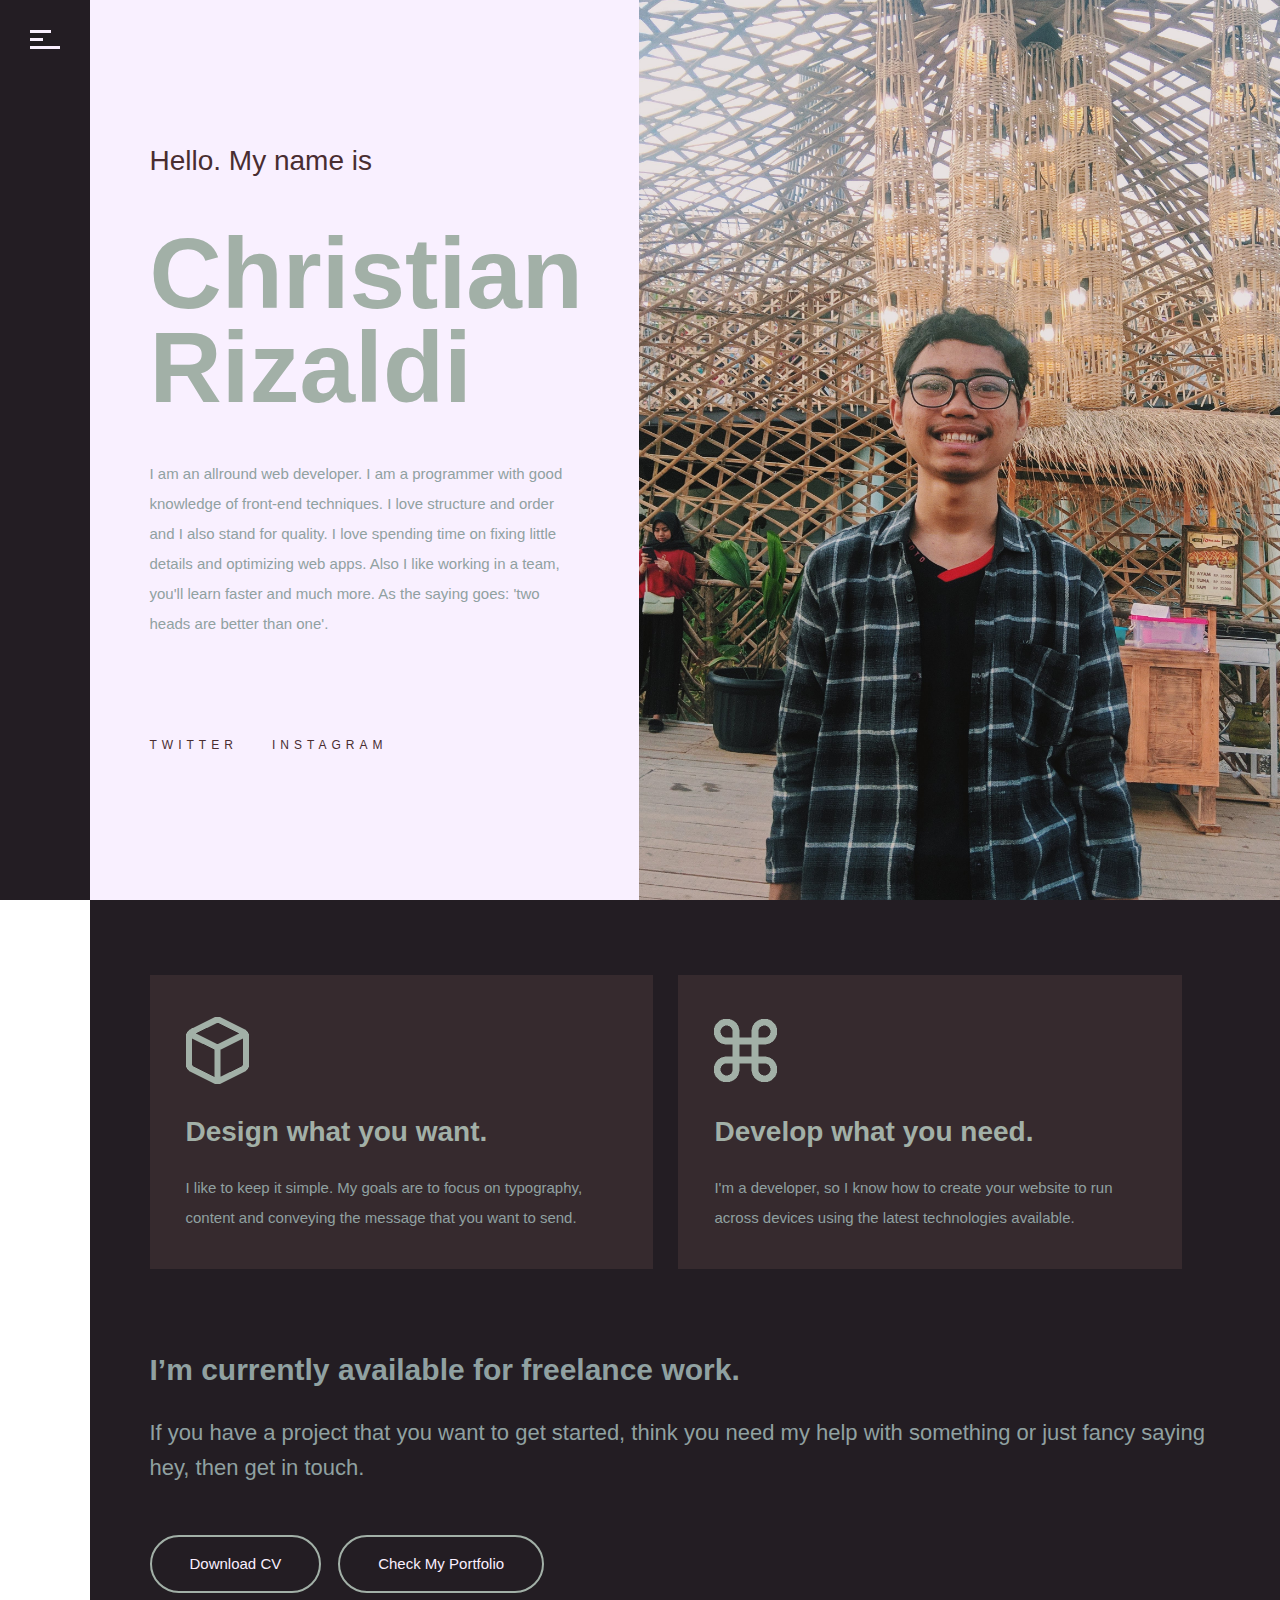
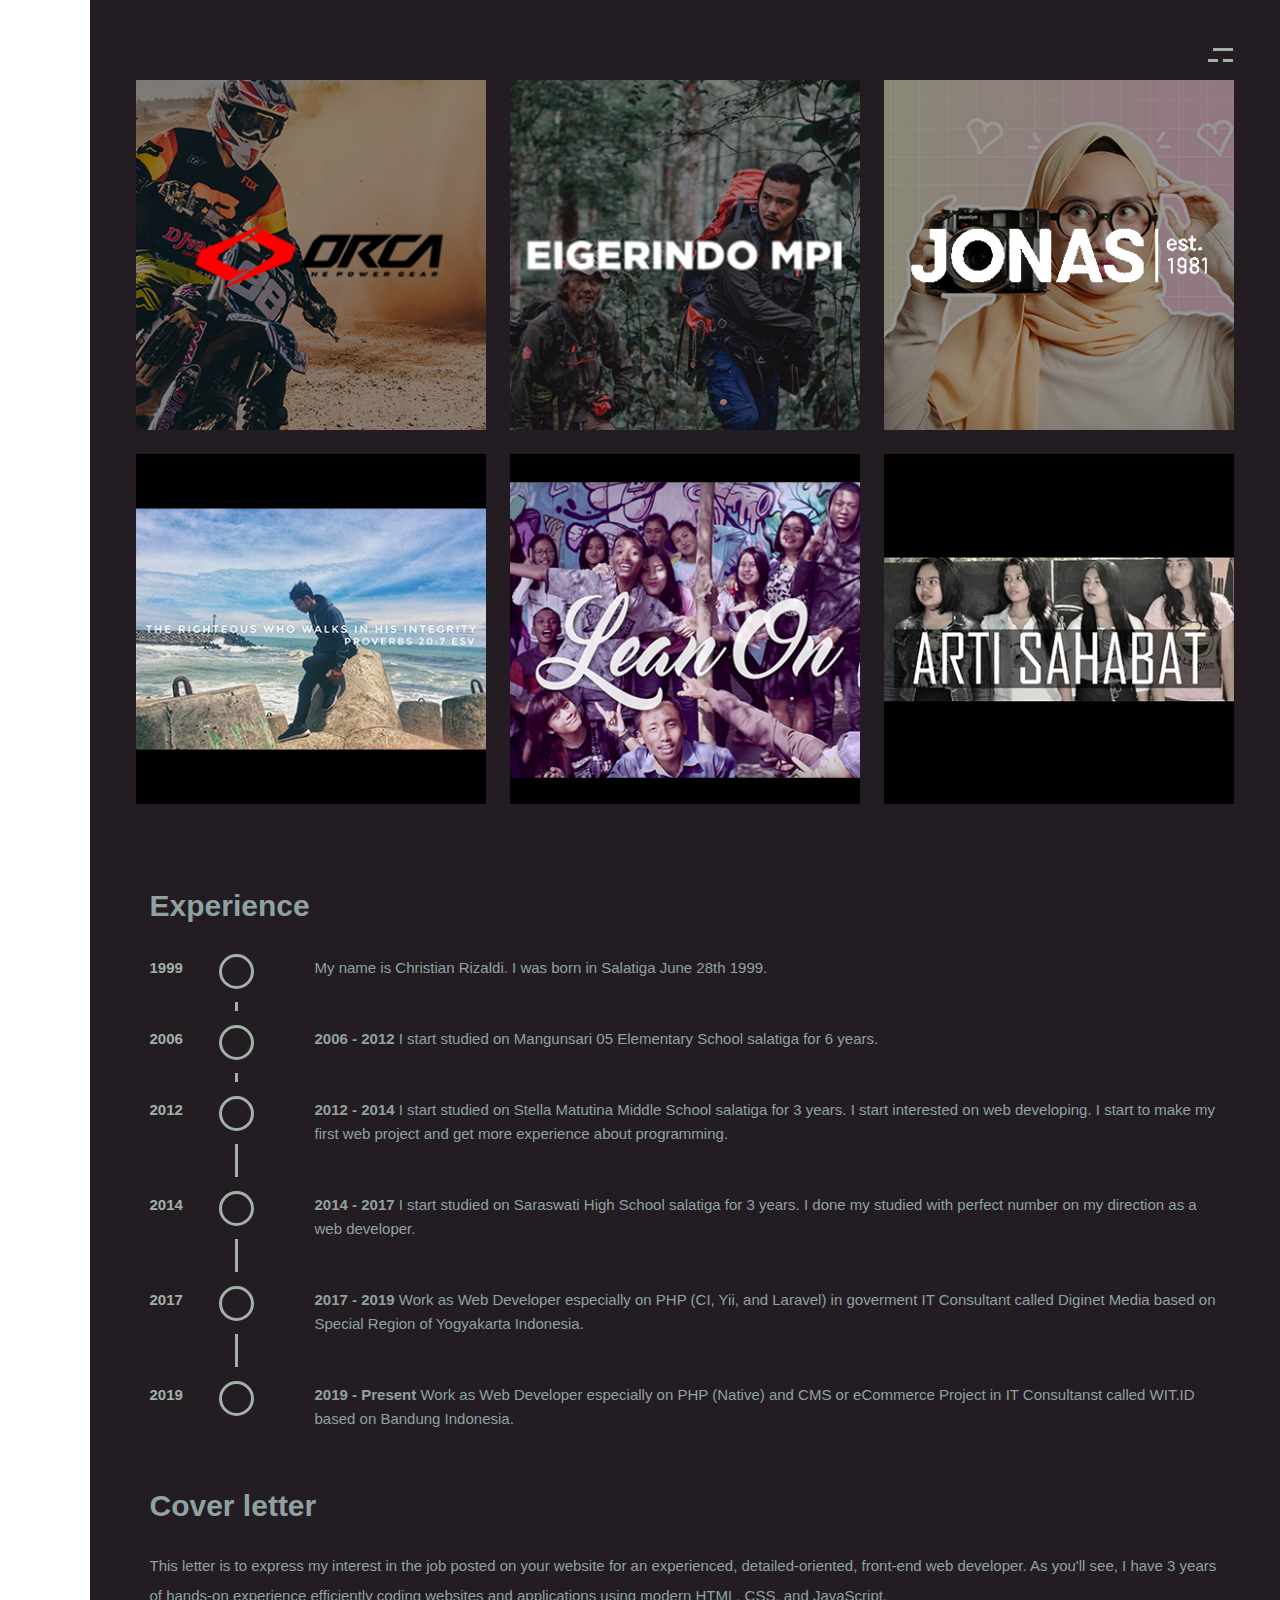
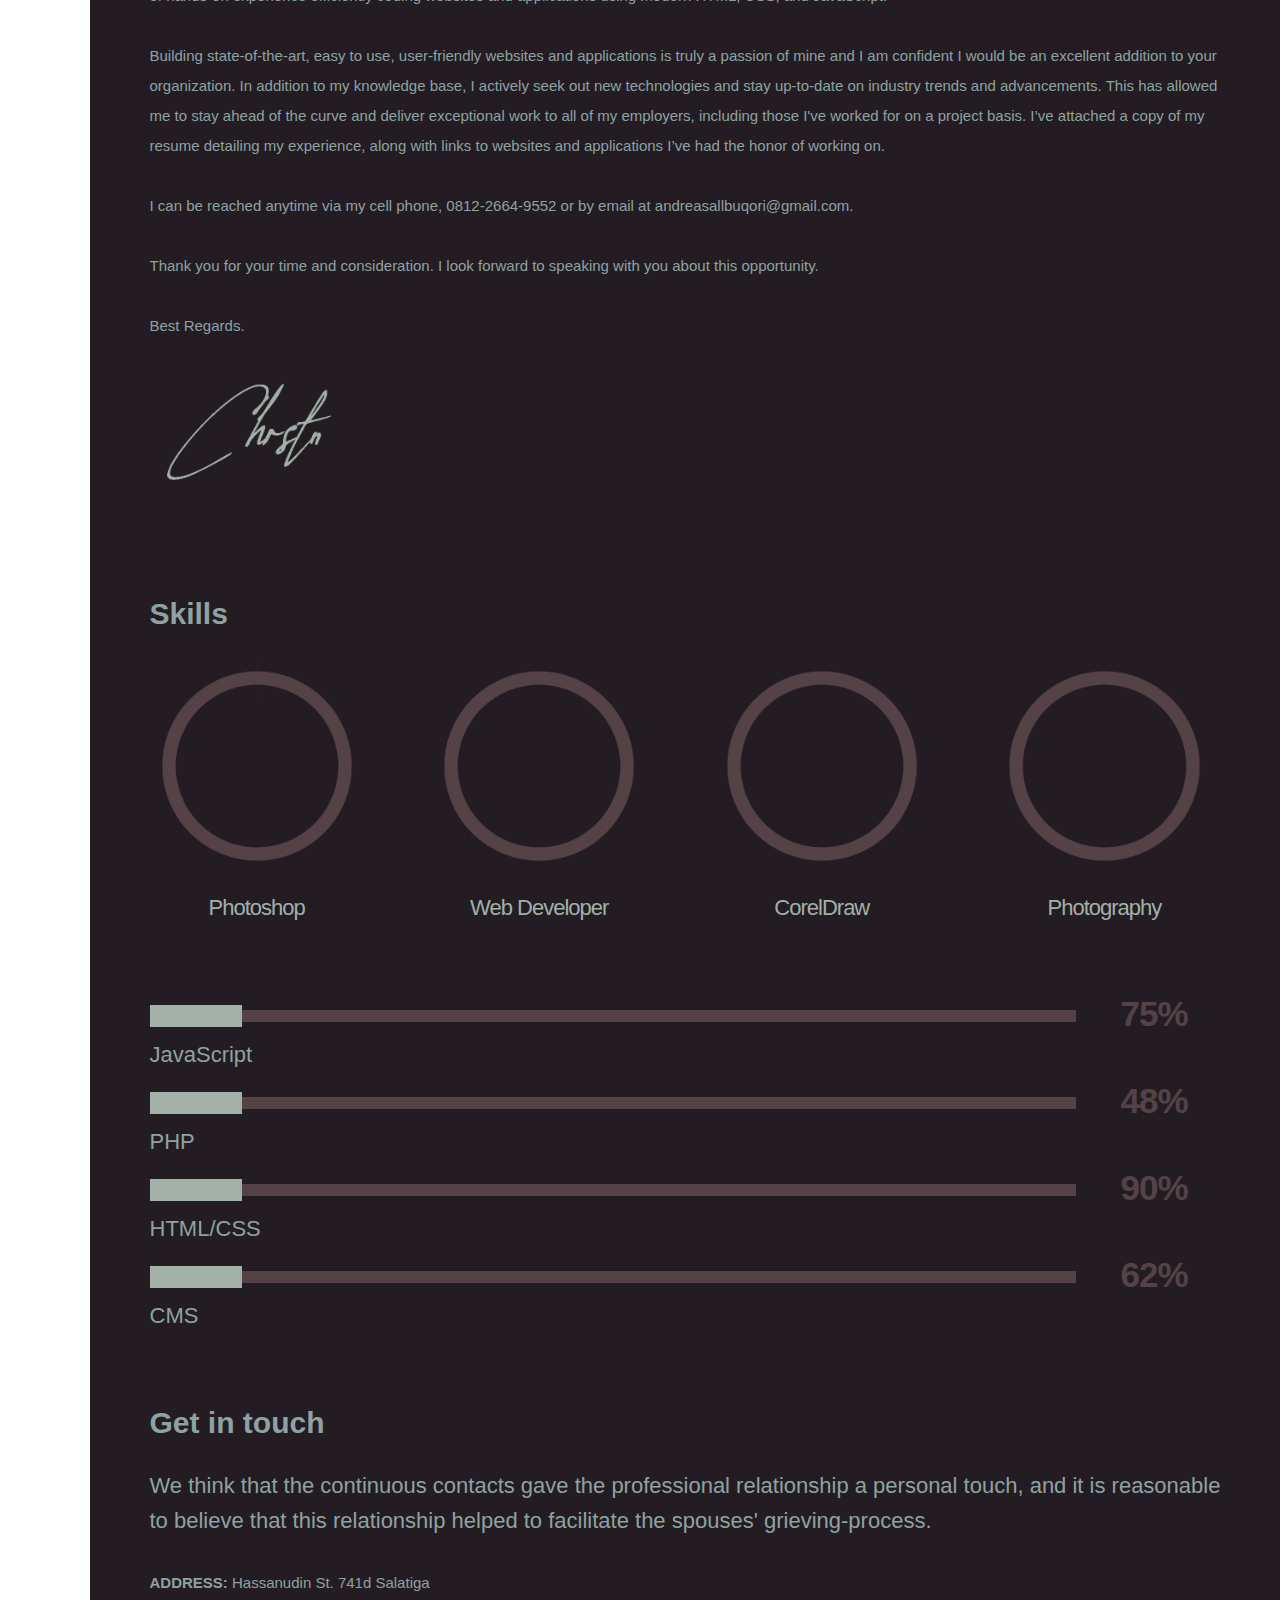
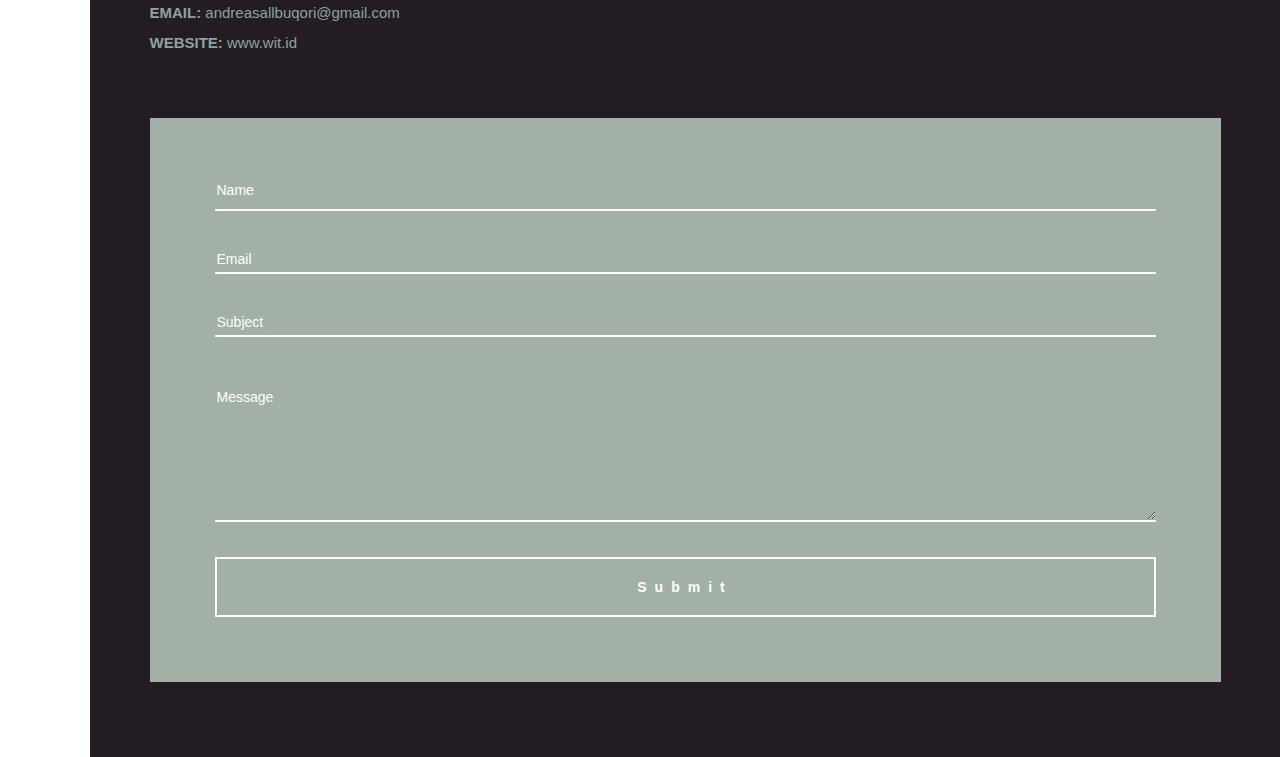
==== index.html @ 6a436dc2 "fix email" ====
<!DOCTYPE HTML>
<html lang="en-US">
<head>
        <title>NCTRN - Christian Rizaldi </title>
        <meta http-equiv="Content-Type" content="text/html; charset=UTF-8">
        <meta name="description" content="My Personal Website" />
        <meta name="keywords" content="Christian Rizaldi Websites" />
        <meta name="author" content="NCTRN" />
        <meta name="viewport" content="width=device-width, initial-scale=1, shrink-to-fit=no">

        <link rel="shortcut icon" href="images/favicon.ico" />      
        <link href='../../fonts.googleapis.com/css17ee.css?family=Poppins:400,700,800' rel='stylesheet' type='text/css'>	             
        <link rel="stylesheet" type="text/css"  href='style.css' />
        <link href="https://fonts.googleapis.com/css?family=Catamaran&display=swap" rel="stylesheet">

        <script async src="https://www.googletagmanager.com/gtag/js?id=UA-90924782-1"></script>
        <script>
            window.dataLayer = window.dataLayer || [];
            function gtag() {
                dataLayer.push(arguments);
            }
            gtag('js', new Date());
            gtag('config', 'UA-90924782-1', {'anonymize_ip': true});
        </script> 

    </head>

    <body>

        <!-- Preloader Gif -->
        <div class="doc-loader">
            <img src="images/preloader.gif" alt="Loading">
        </div>

        <div id="content" class="site-content">

            <div class="content-left">
                <div class="content-left-wrapper">                     
                    <header>
                        <div class="toggle-holder">
                            <div id="toggle">
                                <div class="menu-line"></div>
                            </div>
                        </div>  

                        <div class="top-pagination">
                            <div class="current-num">
                                <span>01</span>                                    
                            </div>
                            <div class="pagination-div"></div>
                            <div class="total-pages-num"></div>
                        </div>

                        <div class="menu-holder">
                            <div class="menu-wrapper relative">                                 
                                <nav id="header-main-menu">
                                    <ul class="main-menu sm sm-clean">
                                        <li><a href="#home">Home</a></li>
                                        <li><a href="#service">Service</a></li>
                                        <li><a href="#portfolio">Portfolio</a></li>                                  
                                        <li><a href="#resume">Resume</a></li>                                  
                                        <li><a href="#skills">Skills</a></li>                                  
                                        <li><a href="#contact">Contact</a></li>                                  
                                    </ul>
                                </nav>                            
                            </div>
                        </div>               

                        <div class="my-info-wrapper">
                            <div class="my-info">
                                <p class="my-info-title">NAME</p>
                                <p class="my-info-content">Christian Rizaldi</p>
                            </div>

                            <div class="my-info">
                                <p class="my-info-title">ROLE</p>
                                <p class="my-info-content">Web Developer</p>
                            </div>

                            <div class="my-info">
                                <p class="my-info-title">EMAIL</p>
                                <p class="my-info-content">andreasallbuqori@gmail.com</p>
                            </div>

                            <div class="my-info">
                                <p class="my-info-title">PHONE</p>
                                <p class="my-info-content">(+62) 8122 6649 552</p>
                            </div>

                            <img class="my-info-signature" src="images/signature.png" alt="" />  
                        </div>   

                        <div class="big-num">                              
                            <div class="current-big-num">01</div>
                            <div class="icon-scroll"></div>  
                        </div>
                    </header>
                </div>        

            </div>

            <div class="content-right">  
                <div class="content-right-wrapper">

                    <!-- Home Section -->  
                    <div id="home" class="section full-width-section">
                        <div class="section-wrapper block">
                            <div class="home-left-part">
                                <p class="site-des">Hello. My name is</p>
                                <h1 class="entry-title">Christian Rizaldi</h1>                                
                                <p class="site-info">
                                    I am an allround web developer. I am a programmer with good knowledge of front-end techniques. I love structure and order and I also stand for quality. I love spending time on fixing little details and optimizing web apps. Also I like working in a team, you'll learn faster and much more. As the saying goes: 'two heads are better than one'.
                                </p>

                                <div class="social-links">
                                    <a target="blank" href="https://twitter.com/andrs_rjld">TWITTER</a>
                                    <a target="blank" href="https://www.instagram.com/andrs_rjld/">INSTAGRAM</a>
                                </div>

                            </div>                              
                            <div class="home-right-part">                                
                            </div>                            
                        </div>
                    </div>

                    <!-- Service Section -->  
                    <div id="service" class="section">                        
                        <div class="section-wrapper block">
                            <div class="content-1300">
                                <div class="row">
                                    <div class="one-half width-55">
                                        <div class="services-wrapper">
                                            <div class="service-holder">
                                                <img src="images/service1.png" alt="" />
                                                <h4 class="service-title">Design what you want.</h4>
                                                <div class="service-text">
                                                    I like to keep it simple. My goals are to focus on typography, content and conveying the message that you want to send.
                                                </div>                                        
                                            </div>                               

                                            <div class="service-holder m-right-0">
                                                <img src="images/service2.png" alt="" />
                                                <h4 class="service-title">Develop what you need.
                                                </h4>
                                                <div class="service-text">
                                                    I'm a developer, so I know how to create your website to run across devices using the latest technologies available.
                                                </div>                                        
                                            </div>
                                        </div>
                                    </div>

                                    <div class="one-half width-40 last">                                

                                        <h2 class="entry-title section-title">
                                            I’m currently available for freelance work.
                                        </h2>
                                        <p class="section-info" >
                                            If you have a project that you want to get started, think you need my help with something or just fancy saying hey, then get in touch.
                                        </p>

                                        <div class="button-group-wrapper">
                                            <a class="button" target="blank" href="https://drive.google.com/open?id=1NLyNVKPV6oMjUo_28zHyKAr1sb2tAeF8">Download CV</a> 
                                            <a href="#portfolio" class="button">Check My Portfolio</a>                                                                   
                                        </div>
                                    </div>                                                                    
                                </div>
                            </div>
                        </div>
                    </div>

                    <!-- Portfolio Section -->  
                    <div id="portfolio" class="section">                        
                        <div class="section-wrapper block">
                            <div class="content-1300">
                                <div id="portfolio-wrapper" class="relative">
                                    <div class="category-filter">
                                        <div class="category-filter-icon"></div>                       
                                    </div>
                                    <div class="category-filter-list button-group filters-button-group">
                                        <div class="button is-checked" data-filter="*">All</div>
                                        <div class="button" data-filter=".text">Website</div>
                                        <div class="button" data-filter=".video">Video</div>
                                        <div class="button" data-filter=".image">Image</div>                                        
                                    </div>
                                    <div class="portfolio-load-content-holder"></div>
                                    <div class="grid" id="portfolio-grid">                                                            
                                        <div class="grid-sizer"></div>

                                        <div id="p-item-1" class="grid-item element-item p-one-third text">
                                            <a class="item-link ajax-portfolio" href="portfolio-1.html" data-id="1">
                                                <img src="images/orca.jpg" alt="" />
                                                <div class="portfolio-text-holder">
                                                    <div class="portfolio-text-wrapper">
                                                        <p class="portfolio-text">Orca</p>
                                                        <p class="portfolio-cat">Website</p>
                                                    </div>
                                                </div>
                                            </a>
                                        </div>

                                        <div id="p-item-2" class="grid-item element-item p-one-third text">
                                            <a class="item-link ajax-portfolio" href="portfolio-2.html" data-id="2">
                                                <img src="images/eiger.jpg" alt="" />
                                                <div class="portfolio-text-holder">
                                                    <div class="portfolio-text-wrapper">
                                                        <p class="portfolio-text">Eigerindo</p>
                                                        <p class="portfolio-cat">Website</p>
                                                    </div>
                                                </div>
                                            </a>
                                        </div>

                                        <div id="p-item-3" class="grid-item element-item p-one-third text">
                                            <a class="item-link ajax-portfolio" href="portfolio-3.html" data-id="3">
                                                <img src="images/jonas.jpg" alt="" />
                                                <div class="portfolio-text-holder">
                                                    <div class="portfolio-text-wrapper">
                                                        <p class="portfolio-text">Jonas</p>
                                                        <p class="portfolio-cat">Website</p>
                                                    </div>
                                                </div>
                                            </a>
                                        </div>

                                        <div class="grid-item element-item p-one-third video">
                                            <a class="item-link" href="https://youtu.be/hu6AfJgGKb0" data-rel="prettyPhoto[portfolio]">
                                                <img src="images/hqdefault3.jpg" alt="" />
                                                <div class="portfolio-text-holder">
                                                    <div class="portfolio-text-wrapper">
                                                        <p class="portfolio-text">Diginet Media Tour 2017</p>
                                                        <p class="portfolio-cat">Video</p>
                                                    </div>
                                                </div>
                                            </a>
                                        </div>

                                        <div class="grid-item element-item p-one-third video">
                                            <a class="item-link" href="https://youtu.be/qHkn-bkSu-8" data-rel="prettyPhoto[portfolio]">
                                                <img src="images/hqdefault2.jpg" alt="" />
                                                <div class="portfolio-text-holder">
                                                    <div class="portfolio-text-wrapper">
                                                        <p class="portfolio-text">Catatan Akhir Sekolah</p>
                                                        <p class="portfolio-cat">Video</p>
                                                    </div>
                                                </div>
                                            </a>
                                        </div>

                                        <div class="grid-item element-item p-one-third video">
                                            <a class="item-link" href="https://youtu.be/2t5h_sJ_2ro" data-rel="prettyPhoto[portfolio]">
                                                <img src="images/hqdefault.jpg" alt="" />
                                                <div class="portfolio-text-holder">
                                                    <div class="portfolio-text-wrapper">
                                                        <p class="portfolio-text">Arti Sahabat short movie</p>
                                                        <p class="portfolio-cat">Video</p>
                                                    </div>
                                                </div>
                                            </a>
                                        </div>

                                    </div>                
                                </div>   
                            </div>
                        </div>
                    </div>

                    <!-- Resume Section -->  
                    <div id="resume" class="section">                        
                        <div class="section-wrapper block">
                            <div class="content-1300">  
                                <div class="row">
                                    <div class="one-half width-55">
                                        <h2 class="entry-title section-title">Experience</h2>

                                        <ul class="timeline-holder"> 
                                            <li class="timeline-event">
                                                <span class="timeline-circle"></span>
                                                <div class="timeline-event-content">
                                                    My name is Christian Rizaldi. I was born in Salatiga June 28th 1999.
                                                </div>
                                                <div class="timeline-event-date">1999</div>
                                            </li>

                                            <li class="timeline-event">
                                                <span class="timeline-circle"></span>
                                                <div class="timeline-event-content">
                                                    <b>2006 - 2012</b> I start studied on Mangunsari 05 Elementary School salatiga for 6 years.
                                                </div>
                                                <div class="timeline-event-date">2006</div>
                                            </li>

                                            <li class="timeline-event">
                                                <span class="timeline-circle"></span>
                                                <div class="timeline-event-content">
                                                    <b>2012 - 2014</b> I start studied on Stella Matutina Middle School salatiga for 3 years. I start interested on web developing. I start to make my first web project and get more experience about programming.
                                                </div>
                                                <div class="timeline-event-date">2012</div>
                                            </li>

                                            <li class="timeline-event">
                                                <span class="timeline-circle"></span>
                                                <div class="timeline-event-content">
                                                    <b>2014 - 2017</b> I start studied on Saraswati High School salatiga for 3 years. I done my studied with perfect number on my direction as a web developer.
                                                </div>
                                                <div class="timeline-event-date">2014</div>
                                            </li>

                                            <li class="timeline-event">
                                                <span class="timeline-circle"></span>
                                                <div class="timeline-event-content">
                                                    <b>2017 - 2019</b> Work as Web Developer especially on PHP (CI, Yii, and Laravel) in goverment IT Consultant called Diginet Media based on Special Region of Yogyakarta Indonesia.
                                                </div>
                                                <div class="timeline-event-date">2017</div>
                                            </li>

                                            <li class="timeline-event">
                                                <span class="timeline-circle"></span>
                                                <div class="timeline-event-content">                                    
                                                    <b>2019 - Present</b> Work as Web Developer especially on PHP (Native) and CMS or eCommerce Project in IT Consultanst called WIT.ID based on Bandung Indonesia.
                                                </div>
                                                <div class="timeline-event-date">2019</div>
                                            </li>
                                        </ul>
                                    </div>

                                    <div class="one-half width-40 last">
                                        <h2 class="entry-title section-title">Cover letter</h2>

                                        <p>
                                            This letter is to express my interest in the job posted on your website for an experienced, detailed-oriented, front-end web developer. As you'll see, I have 3 years of hands-on experience efficiently coding websites and applications using modern HTML, CSS, and JavaScript.
                                        </p>
                                        <p>
                                            Building state-of-the-art, easy to use, user-friendly websites and applications is truly a passion of mine and I am confident I would be an excellent addition to your organization. In addition to my knowledge base, I actively seek out new technologies and stay up-to-date on industry trends and advancements. This has allowed me to stay ahead of the curve and deliver exceptional work to all of my employers, including those I've worked for on a project basis. I’ve attached a copy of my resume detailing my experience, along with links to websites and applications I’ve had the honor of working on.
                                        </p>

                                        <p>
                                            I can be reached anytime via my cell phone, 0812-2664-9552 or by email at andreasallbuqori@gmail.com.
                                        </p>
                                        <p>    
                                            Thank you for your time and consideration. I look forward to speaking with you about this opportunity. 
                                        </p> 
                                        <p>    
                                            Best Regards.                                        
                                        </p>                                        

                                        <img class="my-signature" src="images/signature2.png" alt="">                                        
                                    </div>
                                </div>
                            </div>
                        </div>
                    </div>

                    <!-- Skills Section -->  
                    <div id="skills" class="section">                        
                        <div class="section-wrapper block">
                            <div class="content-1300"> 
                                <div class="row m-bottom-60">
                                    <h2 class="entry-title section-title">Skills</h2>

                                    <div class="skill-circle-holder">
                                        <div class="skill-circle">
                                            <div class="skill-circle-wrapper relative" data-value="0.82" data-color="#90A1A1" data-empty-color="#554247">
                                                <span class="skill-circle-num"></span>                                            
                                            </div>
                                            <p class="skill-circle-text">Photoshop</p>
                                        </div>

                                        <div class="skill-circle">
                                            <div class="skill-circle-wrapper relative" data-value="0.6" data-color="#90A1A1" data-empty-color="#554247">
                                                <span class="skill-circle-num"></span>                                            
                                            </div>
                                            <p class="skill-circle-text">Web Developer</p>
                                        </div>                                

                                        <div class="skill-circle">
                                            <div class="skill-circle-wrapper relative" data-value="0.75" data-color="#90A1A1" data-empty-color="#554247">
                                                <span class="skill-circle-num"></span>                                            
                                            </div>
                                            <p class="skill-circle-text">CorelDraw</p>
                                        </div>

                                        <div class="skill-circle">
                                            <div class="skill-circle-wrapper relative" data-value="0.31" data-color="#90A1A1" data-empty-color="#554247">
                                                <span class="skill-circle-num"></span>                                            
                                            </div>
                                            <p class="skill-circle-text">Photography</p>
                                        </div>
                                    </div>                                    
                                </div>


                                <div class="row">
                                    <div class="one-half">                                    
                                        <div class="skills-holder">
                                            <div class="skill-holder">                                        
                                                <div class="skill-text">                                            
                                                    <div class="skill">
                                                        <div class="skill-fill" data-fill="75%"></div>                                                    
                                                    </div>              
                                                    <span>JavaScript</span>
                                                </div>                
                                                <div class="skill-percent">75%</div>
                                            </div>

                                            <div class="skill-holder">                                        
                                                <div class="skill-text">                                            
                                                    <div class="skill">
                                                        <div class="skill-fill" data-fill="48%"></div>                                                   
                                                    </div>              
                                                    <span>PHP</span>
                                                </div>                                            
                                                <div class="skill-percent">48%</div>
                                            </div>
                                        </div>
                                    </div>

                                    <div class="one-half last">
                                        <div class="skills-holder sec-skills-holder">
                                            <div class="skill-holder">                                        
                                                <div class="skill-text">                                            
                                                    <div class="skill">
                                                        <div class="skill-fill" data-fill="90%"></div>                                                   
                                                    </div>                                                
                                                    <span>HTML/CSS</span>
                                                </div>                
                                                <div class="skill-percent">90%</div>
                                            </div>

                                            <div class="skill-holder">                                        
                                                <div class="skill-text">                                            
                                                    <div class="skill">
                                                        <div class="skill-fill" data-fill="62%"></div>                                                   
                                                    </div>              
                                                    <span>CMS</span>
                                                </div>                
                                                <div class="skill-percent">62%</div>
                                            </div>                                    
                                        </div>
                                    </div>                                    
                                </div>                                
                            </div>                            
                        </div>
                    </div>          

                    <!-- Contact Section -->  
                    <div id="contact" class="section">                        
                        <div class="section-wrapper block">
                            <div class="content-1300">   
                                <div class="row">
                                    <h2 class="entry-title section-title">Get in touch</h2>
                                    <div class="one-half width-40">

                                        <p class="section-info">
                                            We think that the continuous contacts gave the professional relationship a personal touch, and it is reasonable to believe that this relationship helped to facilitate the spouses' grieving-process.
                                        </p>
                                        <p>
                                            <b>ADDRESS:</b> Hassanudin St. 741d Salatiga <br>
                                            <b>EMAIL:</b> andreasallbuqori@gmail.com <br>
                                            <b>WEBSITE:</b> www.wit.id <br>
                                        </p>
                                    </div>

                                    <div class="one-half width-55 last">
                                        <div class="contact-form">
                                            <form action="mailto:andreasallbuqori@gmail.com" method="post" enctype="text/plain">
                                                <p>
                                                    <input id="name" type="text" name="your-name" placeholder="Name">
                                                </p>
                                                <p>
                                                    <input id="contact-email" type="email" name="your-email" placeholder="Email">
                                                </p>                                    
                                                <p>
                                                    <input id="subject" type="text" name="your-subject" placeholder="Subject">
                                                </p>
                                                <p>
                                                    <textarea id="message" name="your-message" placeholder="Message"></textarea>
                                                </p>
                                                <input target="blank" type="submit">
                                            </form>             
                                        </div> 
                                    </div> 
                                </div>
                            </div>
                        </div>
                    </div>

                </div>
            </div>            
        </div>        

        <!--Load JavaScript-->
        <script src="js/jquery.js"></script>			                                                               
        <script src='js/imagesloaded.pkgd.js'></script>                
        <script src='js/jquery.prettyPhoto.js'></script>                
        <script src='js/isotope.pkgd.js'></script>                
        <script src='js/jquery.smartmenus.min.js'></script>                           
        <script src='js/owl.carousel.min.js'></script>                                                            
        <script src='js/circle-progress.min.js'></script>                                                            
        <script src='js/main.js'></script>
    </body>
</html>
---- style.css ----
/*------------------------------------------------------------------

[Table of contents]
1. 3rd Part CSS Libraries
2. Global CSS
3. Left Part Content (Sidebar) CSS
    3.1. Menu CSS
4. Right Part Content CSS
5. Home Section CSS
6. Service Section CSS
7. Portfolio Section CSS
    7.1 Pretty Photo CSS
    7.2 Single Portfolio CSS
    7.3 Image Slider CSS
8. Resume Section CSS
9. Skills Section CSS
10. Contact Section CSS
11. Responsive CSS

-------------------------------------------------------------------*/


/* ===================================
    1. 3rd Part CSS Libraries
====================================== */

@import url("css/clear.css");
@import url("css/sm-clean.css");
@import url("css/owl.carousel.min.css");
@import url("css/owl.theme.default.min.css");
@import url("css/prettyPhoto.css");
@import url("css/common.css");


/* ===================================
    2. Global CSS
====================================== */

/* width */
::-webkit-scrollbar {
    width: 10px;
  }
  
  /* Track */
  ::-webkit-scrollbar-track {
    background: #231D23;
  }
  
  /* Handle */
  ::-webkit-scrollbar-thumb {
    background: #A2B0A7;
  }
  
  /* Handle on hover */
  ::-webkit-scrollbar-thumb:hover {
    background: #555;
  }

*, 
::after, 
::before {
    box-sizing: border-box;
}

body {
    font-family: 'Poppins', sans-serif;
    font-size: 15px;    
    line-height: 30px;
    font-weight: 400;       
    color: #90A1A1;
    background-color: #fff;
    overflow-x: hidden;
}

body a {
    text-decoration: none;
    color: #000000;    
    transition: color .3s linear;
}

body a:hover {
    color: #acacac;
}

body img {
    max-width: 100%;
    max-height: 100%;
    width: auto;
    height: auto;
    display: block;
}

.doc-loader {
    position: fixed;
    left: 0px;
    top: 0px;
    width: 100%;
    height: 100%;
    z-index: 99999;
    background-color: #231D23;
}

.doc-loader img {
    width: 50px;
    height: 50px;
    position: absolute;
    top: 50%;    
    left: 50%;
    transform: translate(-50%, -50%);
}

p {
    margin-bottom: 30px;
}

.content-1300 {
    max-width: 1300px;
}

.section-info {
    font-size: 22px;
    line-height: 35px;
}

a.button {
    display: inline-block;
    color: #faefff;
    border: 2px solid #A2B0A7;
    text-align: center;
    padding: 12px 38px;
    cursor: pointer;
    vertical-align: middle;
    text-decoration: none;
    border-radius: 50px;
    transition: all .2s linear;
}

a.button:active {
    position: relative;
    top: 1px;   
}

a.button:hover {
    color: white;
    background-color: #A2B0A7;
}


/* ===================================
    3. Left Part Content (Sidebar) CSS
====================================== */

.content-left {
    position: fixed;
    width: 380px;
    background-color: #231D23;
    height: 100vh;
    z-index: 1;
}

.content-left::-webkit-scrollbar-track {
    -webkit-box-shadow: inset 0 0 6px rgba(0,0,0,0.3);
    background-color: #554247;
}

.content-left::-webkit-scrollbar {
    width: 7px;
    background-color: #554247;
}

.content-left::-webkit-scrollbar-thumb {
    background-color: #A2B0A7;
}

.content-left-wrapper {
    padding-left: 75px;
    position: relative;
}

.toggle-holder {
    position: fixed;
    top: 30px;
    left: 30px;
    z-index: 3;
}

#toggle {
    height: 23px;
    width: 30px;
    position: relative;
}

#toggle:hover {
    cursor: pointer;
}

#toggle:before,
#toggle:after {
    content: '';
    height: 3px;
    width: 30px;
    position: absolute;
    -webkit-transform-origin: 50% 50%;
    transform-origin: 50% 50%;
    -webkit-transition: -webkit-transform 0.25s;
    -webkit-transition: all 0.25s;
    transition: all 0.25s;
    top: 8px;
    background-color: #faefff;
}

#toggle:before {
    -webkit-transform: translate3d(0, -8px, 0);
    transform: translate3d(0, -8px, 0px);
    width: 21px;
    margin-left: 0;
}

#toggle:hover:before {
    margin-left: 9px;

}

#toggle.on:before {
    -webkit-transform: rotate3d(0, 0, 1, 45deg) translate3d(0, 0, 0);
    transform: rotate3d(0, 0, 1, 45deg) translate3d(0, 0, 0);   
    background-color: #fff;
    margin-left: 0;
    width: 26px;
}

#toggle.on:after {
    -webkit-transform: rotate3d(0, 0, 1, -45deg);
    transform: rotate3d(0, 0, 1, -45deg);
    background-color: #fff;
    width: 26px;
}

#toggle:after {
    -webkit-transform: translate3d(0, 8px, 0);
    transform: translate3d(0, 8px, 0);
}

#toggle .menu-line {
    width: 13px;
    height: 3px;
    position: absolute;
    -webkit-transition: all 0.25s;
    transition: all 0.25s;
    margin-left: 0;
    top: 8px;
    background-color: #faefff;
}

#toggle:hover .menu-line {
    margin-left: 17px;
}

#toggle.on .menu-line {
    opacity: 0;
}

.top-pagination {
    position: relative;
    z-index: 2;
    padding-top: 150px;
}

.top-pagination > div {
    display: inline-block;
    font-weight: 700;
    vertical-align: top; 
}

.current-num {
    width: 25px;
    position: relative;
    height: 30px;
    color: #A2B0A7;
}

.current-num span {
    position: absolute;    
    left: 0;    
}

.total-pages-num {
    color: #faefff;
}

.pagination-div {
    position: relative;
    width: 100px;
    height: 30px;
    margin-right: 8px;
}

.pagination-div:after {
    content: "";
    display: block;
    position: absolute;
    height: 3px;
    width: 100%;
    background-color: #faefff;
    top: 12px;
}

.my-info-wrapper {
    padding-top: 110px;
}

.my-info {
    margin-bottom: 30px;
}

.my-info > p {
    margin-bottom: 0;
}

.my-info-title {
    font-size: 12px;
    line-height: 100%;
    color: #A2B0A7;
    letter-spacing: 5px;
}

.my-info-content {
    color: #faefff;
}

img.my-info-signature {
    width: 215px;
    padding-top: 35px;
    padding-bottom: 30px;
}

.big-num {
    position: fixed;
    width: 380px;
    left: 0;
    bottom: 30px;
    padding-left: 75px;
    z-index: 1;
}

.current-big-num {
    font-size: 160px;
    -webkit-text-stroke: 3px #A2B0A7;
    color: transparent;
    font-weight: 800;
    line-height: 100%;
    letter-spacing: -4px;
    position: relative;
    margin-top: 20px;
    z-index: 2;
}

.icon-scroll,
.icon-scroll:before {
    position: absolute;
    right: -18px;
}

.icon-scroll {
    width: 38px;
    height: 60px;
    margin-left: -20px;
    bottom: 25px;
    margin-top: -35px;
    box-shadow: inset 0 0 0 3px #A2B0A7;
    border-radius: 25px;
    transition: right .5s;
}

.icon-scroll:before {
    content: '';
    width: 8px;
    height: 8px;
    background: #A2B0A7;
    margin-left: -4px;
    top: 8px;
    border-radius: 4px;
    -webkit-animation-duration: 1.5s;
    animation-duration: 1.5s;
    -webkit-animation-iteration-count: infinite;
    animation-iteration-count: infinite;
    -webkit-animation-name: scroll;
    animation-name: scroll;
    left: 50%;
}

.icon-scroll:after {
    content: "";
    position: absolute;
    z-index: -1;
    background-color: #231D23;
    width: 58px;
    height: 80px;
    border-radius: 25px;
    transform: translate(-10px, -10px);
    transition: all .3s;
}

@-webkit-keyframes scroll {
    0% {
        opacity: 1;
    }
    100% {
        opacity: 0;
        -webkit-transform: translateY(35px);
        transform: translateY(35px);
    }
}

@keyframes scroll {
    0% {
        opacity: 1;
    }
    100% {
        opacity: 0;
        -webkit-transform: translateY(35px);
        transform: translateY(35px);
    }
}

.open .icon-scroll {
    right: 30px;
    z-index: 1;
}

.open .icon-scroll:after {
    background-color: transparent;
}


/* ===================================
    3.1. Menu CSS
====================================== */

.menu-wrapper {
    padding-top: 150px;
}

.menu-holder {
    padding: 120px 50px 0 75px;
    background-color: #231D23;
    width: 380px;
    height: 100%;
    min-height: 100vh;
    top: 0;
    left: 0;
    position: absolute;
    transform: translateX(-380px);
    transition: transform .3s linear;
    z-index: 1;
}

.open .menu-holder {
    transform: translateX(0);
}

.main-menu.sm-clean {
    background-color: transparent;
    display: inline-block;
}

.sm-clean a {
    position: relative;
}

.sm-clean a,
.sm-clean a:hover, 
.sm-clean a:focus, 
.sm-clean a:active {
    color: #ffffff;
    padding: 5px 0;
    font-size: 28px;
    line-height: 50px;
    font-weight: 700;
}

.sm-clean a:after {
    content: '';
    display: block;
    width: 0;
    height: 16px;
    background-color: #A2B0A7;
    transition: width .3s;
    position: absolute;
    left: -5%;
    bottom: 7px;
    z-index: -1;
}

.main-menu.sm-clean .sub-menu li a:after {
    height: 3px;
    bottom: 20px;
}

.sm-clean a.current:after, 
.sm-clean a:hover:after, 
.sm-clean a:active:after, 
.sm-clean a.highlighted:after, 
.sm-clean ul a:hover:after, 
.sm-clean ul a:active:after, 
.sm-clean ul a.highlighted:after,
.sm-clean li.current > a:after {
    width: 110%;
}

.sm-clean a span.sub-arrow {
    color: #A2B0A7;
}

.main-menu.sm-clean .sub-menu li a {
    color: #848484;
    text-transform: uppercase;
    font-size: 14px;
}


/* ===================================
    4. Right Part Content CSS
====================================== */

.content-right {
    margin-left: 380px;
    width: calc(100% - 380px);
}

.content-right-wrapper > div:last-of-type {
    padding-bottom: 150px;
}

.section {
    background-color: #231D23;
    position: relative;
    padding-top: 150px;
}

.section-wrapper {
    padding-left: 5%;
    padding-right: 5%;
}

.full-width-section.section {
    padding: 0;
}

.full-width-section .section-wrapper {
    padding: 0 0 0 5%;
    height: 100vh;
    margin: 0;
    display: flex;
    display: -webkit-flex;
    align-items: center;
    background-color: #f9f0ff;
}

h2.section-title {
    font-size: 30px;
    line-height: 100%;
    margin-bottom: 30px;
    padding-top: 0;
}


/* ===================================
    5. Home Section CSS
====================================== */

.home-left-part {
    flex: 0 0 370px;
    margin-right: 5%;
}

.home-right-part {
    flex: 1 0 0;
    height: 100%;
    background-image: url(images/rijal3.jpg);
    background-repeat: no-repeat;
    background-size: cover;
    background-position: center center;
}

.site-des {
    font-size: 28px;
    color: #492d31;
}

h1.entry-title {
    font-size: 100px;
    line-height: 94px;
    font-weight: 800;
    color: #A2B0A7;
}

.site-info {
    margin-top: 25px;
}

.social-links {
    margin-top: 10vh;
    margin-bottom: -5px;
}

.social-links a {
    font-size: 12px;    
    color: #492D31;
    letter-spacing: 5px;
    margin-right: 30px;
}

.social-links a:last-of-type {
    margin-right: 0;
}


/* ===================================
    6. Service Section CSS
====================================== */

.services-wrapper {
    display: flex;
    display: -webkit-flex; 
    flex-wrap: wrap;    
    -webkit-flex-wrap: wrap; 
}

.service-holder {
    padding: 36px;
    background-color: #362a2e;
    width: 47%;
    margin-right: 6%;
    margin-bottom: 6%;
}

.service-holder img {
    width: 80px;
    margin-bottom: 30px;
}

.service-title {
    font-size: 28px;
    line-height: 42px;
    color: #A2B0A7;
    font-weight: 700;
}

.button-group-wrapper {
    margin-top: 50px;
}

.button-group-wrapper > a {
    margin-right: 1vw;
}

.button-group-wrapper > a:last-of-type {
    margin-right: 0;
}



/* ===================================
    7. Portfolio Section CSS
====================================== */

.category-filter {
    position: absolute;
    right: 0;
    top: -20px;
    z-index: 1;
    width: 25px;
    height: 15px;
    cursor: pointer;
    transition: all .5s ease;
}

.category-filter.hide {
    opacity: 0;
    transform: translateY(70px);   
}    

.category-filter-list > div {
    margin-bottom: 5px;
}

.category-filter-list > div:last-of-type {
    margin-bottom: 0;
}

.category-filter-icon {
    width: 20px;
    height: 3px;
    background-color: #A2B0A7;
    float: right;
    transition: width .3s ease;
}

.category-filter:hover .category-filter-icon,
.category-filter.filter-open .category-filter-icon {
    width: 24px;
}

.category-filter-icon:after {
    content: "";
    display: block;
    width: 10px;
    height: 3px;
    background-color: #A2B0A7;
    transform: translate(-5px,8px);
    transition: transform .3s ease;
}

.category-filter:hover .category-filter-icon:after, 
.category-filter.filter-open .category-filter-icon:after {
    transform: translate(4px,8px);
}

.category-filter-icon:before {
    content: "";
    display: block;
    width: 10px;
    height: 3px;
    background-color: #A2B0A7;
    transform: translate(10px,11px);
    transition: transform .3s ease;
}

.category-filter:hover .category-filter-icon:before,
.category-filter.filter-open .category-filter-icon:before {
    transform: translate(14px,11px);
}

.category-filter-list {
    background-color: #231D23;
    padding: 24px 20px;
    width: 110px;
    display: none;
    position: absolute;
    right: 0;
    top: 15px;
    font-size: 13px;
    line-height: 22px;
    color: #faefff;
    z-index: 1;
    cursor: pointer;
    transition: opacity .5s, transform .5s;
}

.category-filter-list.hide {
    transform: translateY(70px);   
    opacity: 0;
}

.category-filter-list .button.is-checked {
    color: #A2B0A7;
}

.isotope.no-transition,
.isotope.no-transition .isotope-item,
.isotope .isotope-item.no-transition {
    -webkit-transition-duration: 0s;
    -moz-transition-duration: 0s;
    -ms-transition-duration: 0s;
    -o-transition-duration: 0s;
    transition-duration: 0s;
}

.grid {
    width: calc(100% + 60px);
    margin-left: -30px;
    position: relative;
    display: block;
    overflow: hidden;
}

.grid-item {
    float: left;
    font-size: 0;
    line-height: 0;
    box-sizing:border-box;
    -moz-box-sizing:border-box;
    -webkit-box-sizing:border-box;
    overflow: hidden;
    border: 30px solid transparent;
    width: 50%;
    transition: opacity .3s;
}

.grid-item img {
    display: block;
    width: 100%;
    height: auto;
    max-height: none;
    max-width: none;    
}

.grid-sizer,
.grid-item {
    width: calc(100% / 3);
}

.grid-item.p-one {
    width: 100%;
}

.grid-item.p-one-third {
    width: calc(100% / 3);
}

.grid-item.p-two-third {
    width: calc(200% / 3);
}

.portfolio-text-holder {
    position: absolute;
    width: 100%;
    height: 100%;
    left: 0;
    top: 0;
    z-index: 1;
    font-size: 20px;
    background-color: #A2B0A7;
    padding: 20px;
    transform: translateX(-100%);
    transition: transform .3s ease;
}

.grid-item a.item-link:hover .portfolio-text-holder,
.grid-item.portfolio-content-loading a.item-link .portfolio-text-holder {
    transform: translateX(0);
}

#portfolio-grid.portfoio-items-mask .grid-item {
    opacity: 0.2;
}

.grid-item.portfolio-content-loading {
    opacity: 1 !important;
}

.portfolio-text-wrapper {
    position: absolute;
    left: 30px;
    bottom: 0;
}

.portfolio-text {
    font-size: 28px;
    line-height: 100%;
    font-weight: 700;
    color: #faefff;
    margin-bottom: 0;
    padding-bottom: 5px;
}

.portfolio-cat {
    font-size: 15px;
    color: #faefff;
    line-height: 100%;
}

.portfolio-cat:before {
    content: "";
    display: inline-block;
    width: 25px;
    height: 1px;
    background-color: #faefff;
    vertical-align: 4px;
    margin-right: 5px;
}

.portfolio-load-content-holder {
    opacity: 0;
    transform: translateY(70px);
    transition: all .5s ease;
}

.portfolio-load-content-holder.show {
    transform: translateY(0);
    opacity: 1;
}

.portfolio-load-content-holder.show.viceversa {
    opacity: 0;
    transform: translateY(70px);
}

.portfolio-content-wrapper {
    display: none;
}

.portfolio-content-wrapper.show {
    display: block;
}

.close-icon {
    background-image: url(images/close-left-arrow.png);
    background-repeat: no-repeat;
    width: 70px;
    height: 70px;
    display: inline-block;
    background-color: #90A1A1;
    border-radius: 5px;
    margin-bottom: 20px;
    background-size: 70px;
    transition: all 0.3s ease;
    cursor: pointer;
}

.close-icon:hover {
    background-position: -5px 0;
}

#portfolio-grid {
    transition: all .5s ease;
    opacity: 1;
    transform: translateY(0px);
}

#portfolio-grid.hide {
    opacity: 0;
    transform: translateY(70px);    
}

.grid-item a.item-link.portfolio-content-loading:after, 
.ajax-portfolio.portfolio-content-loading .portfolio-text-holder {
    opacity: 1;
}


/* ===================================
    7.1 Pretty Photo CSS
====================================== */

div.pp_default .pp_loaderIcon {
    display: none !important;
}

div.pp_default a.pp_arrow_previous {
    background-image: url(images/nav_left.png);
    background-size: 20px 20px;    
    width: 20px;
    height: 20px;
    margin-top: 5px;
    font-size: 0;
    line-height: 0;
    text-indent: -99999999px;
    transition: transform .3s ease;
}

div.pp_default a.pp_arrow_next {
    background-image: url(images/nav_right.png);
    background-size: 20px 20px;    
    width: 20px;
    height: 20px;
    margin-top: 5px;
    margin-left: 10px;
    font-size: 0;
    line-height: 0;
    text-indent: -99999999px;
    transition: transform .3s ease;
}

div.pp_default a.pp_arrow_previous:hover {
    transform: translateX(-5px);
}

div.pp_default a.pp_arrow_next:hover {
    transform: translateX(5px);
}

div.pp_default .pp_close {
    background-image: url(images/close.png);
    background-size: 30px 30px;
    margin-top: 5px;
    text-indent: -99999999px;
    font-size: 0;
    line-height: 0;    
}

div.pp_default .pp_next:hover {
    background: url(images/nav_right.png);
    cursor: pointer;
    background-repeat: no-repeat;
    background-position: 95% 50%;
    background-size: 20px;
}

div.pp_default .pp_previous:hover {
    background: url(images/nav_left.png);
    cursor: pointer;
    background-repeat: no-repeat;
    background-position: 5% 50%;
    background-size: 20px;    
}

div.pp_default .pp_nav .currentTextHolder {
    padding: 0 0 0 20px;
    color: #fff;
}

div.pp_default .pp_content_container .pp_details {
    margin-top: 30px !important;
    z-index: 3;
}

div.pp_default .pp_description {
    font-size: 15px;
    line-height: 30px;
    position: absolute;
    top: -30px;
    margin: 0;
    color: #fff;
    font-weight: 400;
}


/* ===================================
    7.2 Single Portfolio CSS
====================================== */

.single-portfolio .section {
    min-height: 100vh;
}

.portfolio-content {
    padding-bottom: 1px;
}


/* ===================================
    7.3 Image Slider CSS
====================================== */

.owl-stage {
    display: flex;
    display: -webkit-flex;
}

.owl-carousel .owl-item {
    width: 100%;
}

.owl-theme .owl-nav.disabled + .owl-dots {
    margin-top: 20px;
    line-height: 0;
}

.owl-theme .owl-dots .owl-dot span {
    margin: 0;
    background-color: #faefff;
    transition: all .3s ease;
    width: 18px;
    height: 18px;
    border-radius: 90%;
}

.owl-theme .owl-dots .owl-dot {
    border-radius: 90%;
    transition: all .3s ease;
    margin: 4px;
}

.owl-theme .owl-dots .owl-dot:hover span {
    background-color: #faefff;
}

.owl-theme .owl-dots .owl-dot.active span {
    background-color: #A2B0A7;
}


/* ===================================
    8. Resume Section CSS
====================================== */

ul.timeline-holder {
    margin: 0;
    padding: 0 0 0 55px;
}

li.timeline-event {
    margin: 0 0 42px 60px;
    position: relative;
    padding-top: 5px;
    list-style: none;
    transition: .3s;
}

li.timeline-event:hover {
    color: #faefff;
}

li.timeline-event:before {
    content: "";
    width: 3px;
    height: calc(100% - 20px);
    position: absolute;
    background-color: #A2B0A7;
    left: -30px;
    top: 51px;
}

li.timeline-event:last-child:before {
    display: none;
}

li.timeline-event:last-child {
    margin-bottom: 0;
}

li.timeline-event span.timeline-circle:after {
    content: "";    
    position: absolute;
    width: 19px;
    height: 19px;
    left: -8px;
    top: 11px;
    border-radius: 90%;
    background-color: #A2B0A7;    
    opacity: 0;
    transition: opacity .3s;
}

li.timeline-event:hover span.timeline-circle:after { 
    opacity: 1;
}

span.timeline-circle {
    position: absolute;
    top: 0;
    left: -30px;
}

span.timeline-circle:before {
    content: "";
    display: block;
    width: 35px;
    height: 35px;
    border-radius: 90%;
    border: 3px solid #A2B0A7;
    position: absolute;
    left: -16px;
    top: 3px;
    z-index: 1;
    transition: .3s;
}

.timeline-event-date {
    position: absolute;
    left: -115px;
    top: 2px;
    transition: .3s;
    color: #A2B0A7;
    font-weight: 700;
}

li.timeline-event:hover .timeline-event-date {
    transform: translateX(-10px);
}

.timeline-event-content {
    line-height: 160%;
    text-align: left;
    margin-left: 50px;
}

img.my-signature {
    padding-top: 30px;
    width: 215px; 
}


/* ===================================
    9. Skills Section CSS
====================================== */

.skill-circle-holder > div:last-of-type {
    margin-right: 0;
}

.skill-circle {
    display: inline-block;
    margin-right: 6%;
    width: 20%;
    max-width: 254px;
}

.skill-circle-wrapper canvas {
    width: 100% !important;
    height: auto !important;
    display: block;
}

span.skill-circle-num {
    position: absolute;
    left: 50%;
    top: 50%;
    transform: translate(-50%, -50%);
    font-size: 45px;
    font-weight: 700;
    color: #A2B0A7;
    letter-spacing: -1px;
}

p.skill-circle-text {
    font-size: 22px;
    color: #A2B0A7;
    text-align: center;
    padding-top: 20px;
    letter-spacing: -1px;
    margin-bottom: 0;
}

.skills-holder {
    position: relative;
}

.skills-holder > div:last-of-type {
    margin-bottom: 0;
}

.skill-holder {
    margin-bottom: 20px;
    position: relative;
}

.skill-holder:after {
    clear: both;
    display: block;
    content: "";
}

.skill-percent {
    font-size: 45px;
    line-height: 100%;
    font-weight: 700;
    width: 100px;
    float: right;
    color: #554247;
    letter-spacing: -1px;
}

.skill {
    width: 100%;
    height: 12px;
    background-color: #554247;
    margin-bottom: 15px;
}

.skill-text {
    float: left;
    width: calc(100% - 145px);
    margin-top: 25px;
}

.skill-fill {
    width: 10%;
    height: 22px;
    background-color: #A2B0A7;
    transform: translateY(-5px);
    transition: width .7s;
}

.skill-text span {
    font-size: 22px;
    line-height: 35px;
}


/* ===================================
    10. Contact Section CSS
====================================== */

.contact-form {
    padding: 65px;
    background-color: #A2B0A7;
}

.contact-form p {
    margin-bottom: 15px;
}

.contact-form input[type=text], 
.contact-form input[type=email], 
.contact-form textarea {
    border: 0;
    border-bottom: 2px solid #fff;
    padding-top: 13px;
    padding-bottom: 13px;
    margin: 10px 0;
    height: 28px;
    font-size: 14px;
    font-family: 'Poppins', sans-serif;
    width: 100%;
    line-height: 25px;
    background-color: transparent;
    color: #fff;
}

.contact-form input[name="your-name"] {
    margin-top: 0;
    padding-top: 0;
}

.contact-form textarea {
    height: 150px;
}

p.contact-submit-holder {
    margin-bottom: 0 !important;
}

.contact-form input[type=submit] {
    display: inline-block;
    border: 2px solid;
    text-align: center;
    padding: 20px 0px;
    font-size: 14px;
    cursor: pointer;
    vertical-align: middle;
    text-decoration: none;
    background-color: transparent;
    color: #fff;
    font-family: 'Poppins', sans-serif;
    font-weight: 700;
    width: 100%;
    letter-spacing: 8px;
    transition: opacity .3s ease;
    cursor: pointer;
}

.contact-form input[type=submit]:hover {
    opacity: 0.8;
}

.contact-form input[type=text]::-webkit-input-placeholder, 
.contact-form input[type=email]::-webkit-input-placeholder, 
.contact-form textarea::-webkit-input-placeholder {
    font-family: 'Poppins', sans-serif;
    color: #fff;
    font-weight: 400;
    font-size: 14px;
    line-height: 25px;    
    opacity: 1;  
}

.contact-form input[type=text]:-ms-input-placeholder, 
.contact-form input[type=email]:-ms-input-placeholder, 
.contact-form textarea:-ms-input-placeholder {
    font-family: 'Poppins', sans-serif;
    color: #fff;
    font-weight: 400;
    font-size: 14px;
    line-height: 25px;    
    opacity: 1;  
}

.contact-form input[type=text]::placeholder, 
.contact-form input[type=email]::placeholder, 
.contact-form textarea::placeholder {
    font-family: 'Poppins', sans-serif;
    color: #fff;
    font-weight: 400;
    font-size: 14px;
    line-height: 25px;
    opacity: 1;    
}


/* ===================================
    11. Responsive CSS
====================================== */

@media screen and (max-width: 1599px) {

    .content-left {
        width: 320px;
    }

    .content-left-wrapper {
        padding-left: 55px;
    }

    .content-right {
        margin-left: 320px;
        width: calc(100% - 320px);
    }

    .menu-holder {
        width: 320px;
        transform: translateX(-320px);
        padding-left: 55px;
    }

    .big-num {
        width: 320px;
    }

    .current-big-num {
        font-size: 130px;
    }

    .icon-scroll {
        bottom: 17px;
    }

    .section {
        padding-top: 75px;
    }

    .content-right-wrapper > div:last-of-type {
        padding-bottom: 75px;        
    }

    .top-pagination,
    .menu-wrapper {
        padding-top: 110px;
    }


    .grid {
        width: calc(100% + 4vw);
        margin-left: -2vw;
    }

    .grid-item {
        border-width: 1vw;
    }

    .category-filter {
        right: -1vw;
    }

}

@media screen and (min-width: 1360px) and (max-width: 1550px) {

    .button-group-wrapper > .button {
        display: table;
        margin-left: 0;
        margin-bottom: 20px;
    }

    .button-group-wrapper > a:last-of-type {
        margin-bottom: 0;
    }

}

@media screen and (max-width: 1440px) {

    .portfolio-text {
        font-size: 20px;
    }

    span.skill-circle-num,
    .skill-percent {
        font-size: 35px;
    }

    .skill-percent {
        margin-top: 11px;
    }

}

@media screen and (max-width: 1360px) {
   

    .portfolio-content .one-half {
        margin-bottom: 30px;
    }

    .content-left {
        width: 90px;
    }

    .content-left-wrapper {
        padding-left: 34px;
    }

    .content-right {
        margin-left: 90px;
        width: calc(100% - 90px);
    }

    .content-1300 {
        margin: 0 auto;
    }

    .top-pagination,
    .my-info-wrapper,
    .big-num {
        display: none;
    }

    .menu-wrapper {
        padding-top: 0;
    }  

    .service-holder {
        margin-right: 2vw;
        margin-bottom: 2vw;
    }

    h2.section-title {
        padding-bottom: 0;
    }

    .skill-holder {
        margin-bottom: 0;
    }

    .skills-holder.sec-skills-holder {
        margin-top: -60px;
    }    

}


@media screen and (max-width: 1300px) {
 
 .one-half {
        width: 100%;
        margin-bottom: 60px;
        margin-right: 0;
    }

    .one-half.last {
        margin-bottom: 0;
    }

    .one-half > p:last-of-type {
        margin-bottom: 0;
    }

    .service-holder img {
        margin-bottom: 0;
    }

}


@media screen and (max-width: 1020px) {

    .content-left {
        height: 55px;
        width: 100%;
        z-index: 2;
    }

    .toggle-holder {
        top: 15px;
        left: 15px;
    }

    .top-pagination {
        display: inline-block;
        padding-top: 10px;
        padding-right: 20px;
        float: right;
    }

    .content-right {
        margin-left: 0;
        width: 100%;        
    }         

    .service-title {
        font-size: 25px;
    }

    .grid {
        width: calc(100% + 30px);
        margin-left: -15px;
    }

    .category-filter {
        right: 0;
    }

    .grid-sizer, 
    .grid-item {
        width: 50% !important;
        border-width: 15px;
    }     
    
    .close-icon {
        width: 60px;
        height: 60px;
        background-size: 60px;
    }

    .skill-circle-holder {
        text-align: center;
    }

    .skill-circle-holder > div:nth-of-type(2n) {
        margin-right: 0 !important;
    }

    .skill-circle {
        width: auto;
        width: 44%;
        margin-bottom: 40px !important;
        margin-right: 10% !important;
    }

    .skill-circle-holder > div:nth-last-of-type(-n+2) {
        margin-bottom: 0 !important;
    }

    li.timeline-event {
        margin-bottom: 30px;
    }

}

@media screen and (max-height: 880px) {    

    .big-num {
        display: none;
    }

}

@media screen and (max-width: 767px) {  

    .full-width-section .section-wrapper {
        height: auto;
        padding: 75px 5%;
    }  

    .content-right-wrapper > div:first-of-type .section-wrapper {
        padding-top: 125px;
    }

    .single-portfolio .content-right-wrapper > div:first-of-type .section-wrapper {
        padding-top: 55px;
    }

    .home-left-part {
        flex: 0 0 100%;
        margin: 0;
    }

    .home-right-part {
        display: none;    
    }

    h1.entry-title {
        font-size: 50px;
        line-height: 100%;
    }

    .site-des {
        font-size: 20px;
    }   

    .service-holder {       
        margin-bottom: 30px !important;
        width: 100%;
        margin-right: 0;
    }  

    .services-wrapper > div:last-of-type {
        margin-bottom: 0 !important;
    }

    #portfolio-wrapper {
        margin-top: 30px;
    }

    .category-filter-list {        
        top: 0;
    }

    .grid {
        width: 100%;
        margin: 0;    
    }

    .category-filter {
        top: -30px;        
    }

    .grid-sizer, 
    .grid-item {
        width: 100% !important;
    }

    .grid-item {
        border: 0;
        margin-bottom: 30px;    
    }

    #portfolio-grid > div:last-of-type {
        margin-bottom: 0;
    }

    .timeline-event-content {
        margin-left: 10px;
    }

    li.timeline-event {
        margin-left: 30px;
    }

    ul.timeline-holder {
        padding-left: 70px;
    }

    .timeline-event-date {
        left: -100px;
    }

    .skill-holder {
        margin-bottom: 35px;
    }

    .skills-holder.sec-skills-holder {
        margin-top: -25px;
    }

    .skill-circle-holder {
        display: block !important;
    }     

    .skill-text {
        width: 100%;
    }

    .skill-percent {
        position: absolute;
        top: -30px;
    }

    .skill {
        margin-bottom: 5px;
    }

    .contact-form {
        padding: 7%;
    }

    .contact-form input[type=submit] {
        font-size: 13px;
        padding: 15px;
    }

}

@media screen and (max-width: 650px) {     

    .menu-holder {
        width: 100%;
        transform: translateX(-100%);
        padding-top: 70px;
        padding-left: 20px;
        overflow: auto;
    }

    .button-group-wrapper > a:last-of-type {
        margin-bottom: 0;
    }

    .skill-circle-holder > div:nth-of-type(n) {
        display: table !important;
        width: 100%;
        margin-left: auto !important;
        margin-right: auto !important;
    }

    .skill-circle-holder > div:nth-last-of-type(2) {
        margin-bottom: 40px !important;
    }    

    .skill-circle-wrapper canvas {
        max-width: none;
        max-height: none;
    }

}

@media screen and (max-width: 480px) {    

    .button-group-wrapper > .button {
        display: table; 
        margin-left: 0;
        margin-bottom: 20px; 
    }

}
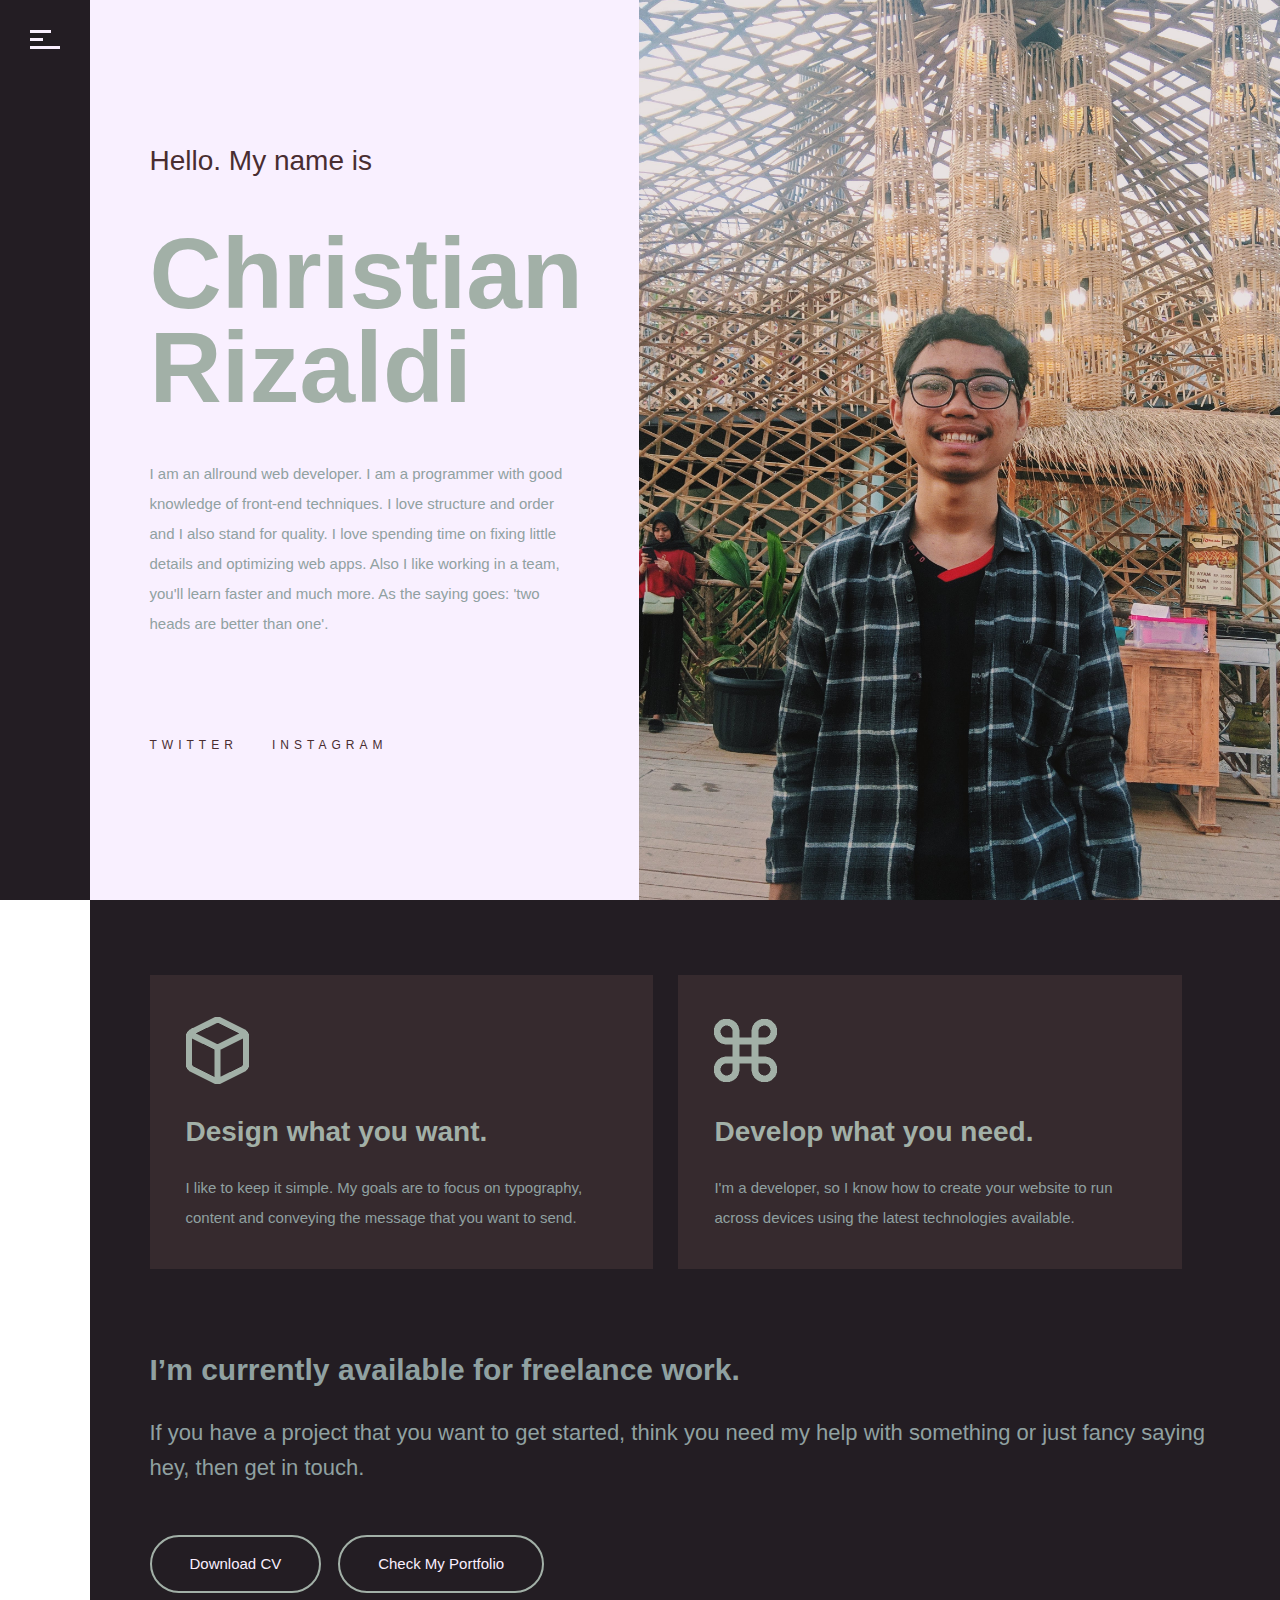
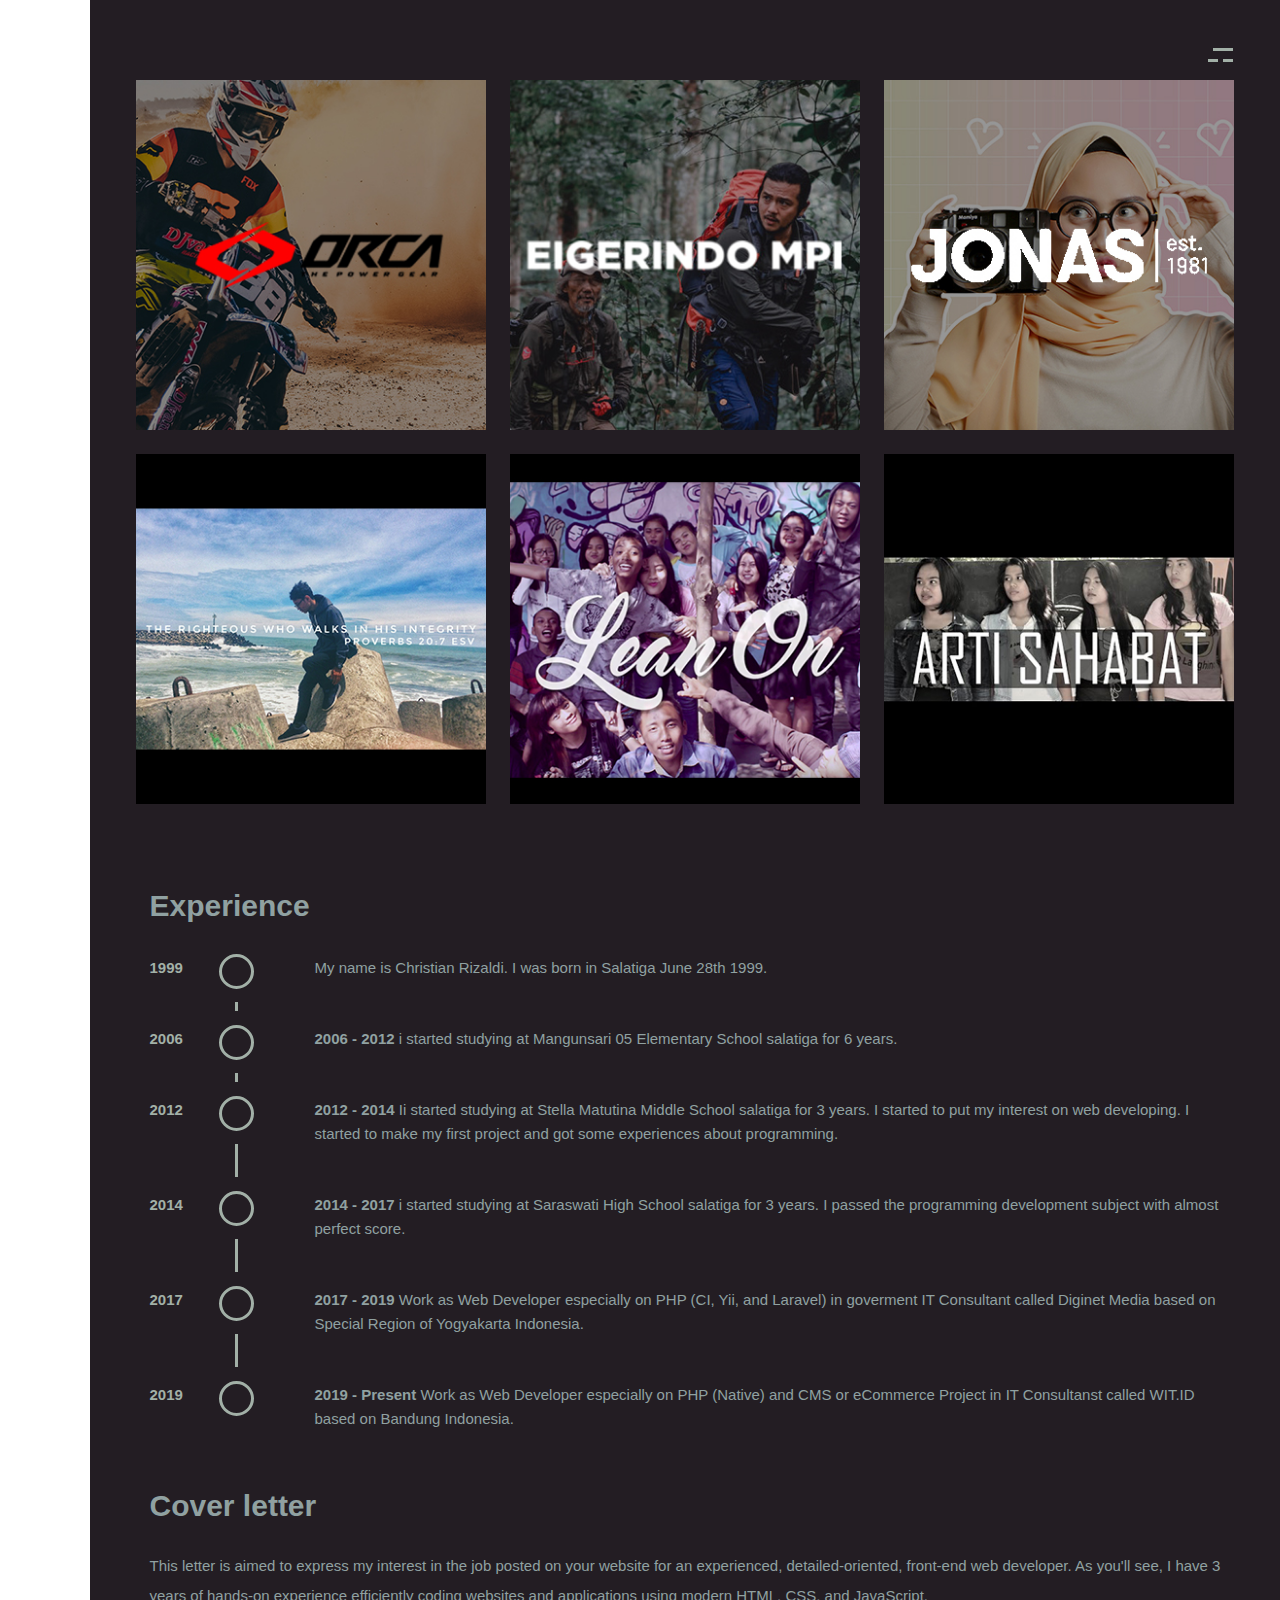
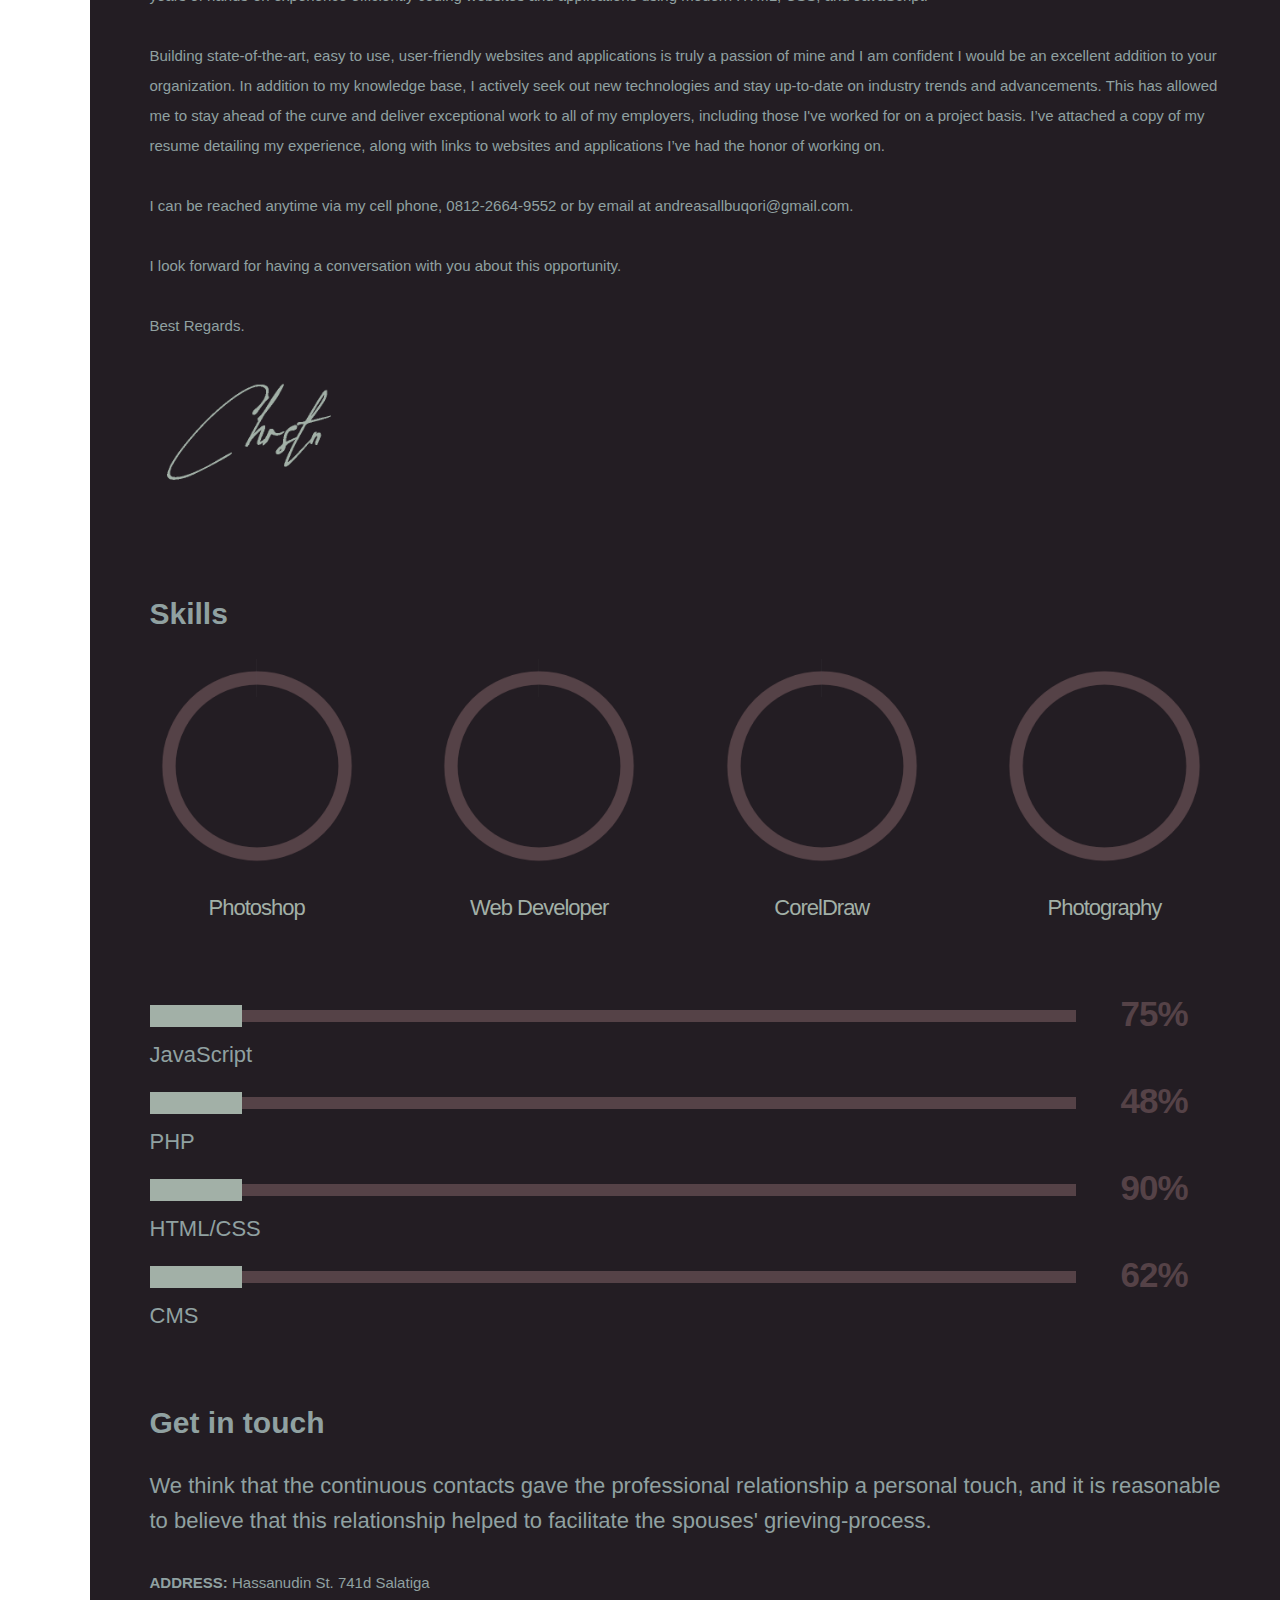
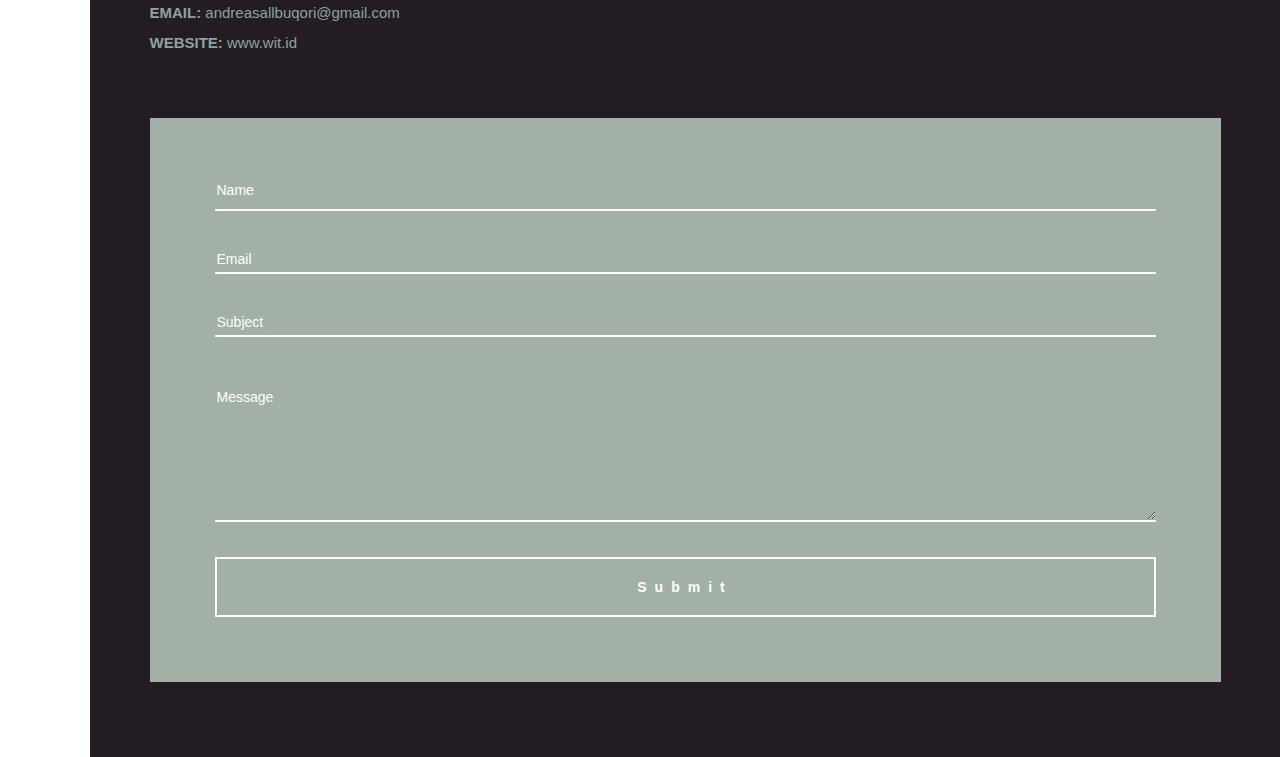
==== commit d066c554: "update content" ====
--- a/index.html
+++ b/index.html
@@ -284,7 +284,7 @@
                                             <li class="timeline-event">
                                                 <span class="timeline-circle"></span>
                                                 <div class="timeline-event-content">
-                                                    <b>2006 - 2012</b> I start studied on Mangunsari 05 Elementary School salatiga for 6 years.
+                                                    <b>2006 - 2012</b> i started studying at Mangunsari 05 Elementary School salatiga for 6 years.
                                                 </div>
                                                 <div class="timeline-event-date">2006</div>
                                             </li>
@@ -292,7 +292,7 @@
                                             <li class="timeline-event">
                                                 <span class="timeline-circle"></span>
                                                 <div class="timeline-event-content">
-                                                    <b>2012 - 2014</b> I start studied on Stella Matutina Middle School salatiga for 3 years. I start interested on web developing. I start to make my first web project and get more experience about programming.
+                                                    <b>2012 - 2014</b> Ii started studying at Stella Matutina Middle School salatiga for 3 years. I started to put my interest on web developing. I started to make my first project and got some experiences about programming.
                                                 </div>
                                                 <div class="timeline-event-date">2012</div>
                                             </li>
@@ -300,7 +300,7 @@
                                             <li class="timeline-event">
                                                 <span class="timeline-circle"></span>
                                                 <div class="timeline-event-content">
-                                                    <b>2014 - 2017</b> I start studied on Saraswati High School salatiga for 3 years. I done my studied with perfect number on my direction as a web developer.
+                                                    <b>2014 - 2017</b> i started studying at Saraswati High School salatiga for 3 years. I passed the programming development subject with almost perfect score.
                                                 </div>
                                                 <div class="timeline-event-date">2014</div>
                                             </li>
@@ -327,7 +327,7 @@
                                         <h2 class="entry-title section-title">Cover letter</h2>
 
                                         <p>
-                                            This letter is to express my interest in the job posted on your website for an experienced, detailed-oriented, front-end web developer. As you'll see, I have 3 years of hands-on experience efficiently coding websites and applications using modern HTML, CSS, and JavaScript.
+                                            This letter is aimed to express my interest in the job posted on your website for an experienced, detailed-oriented, front-end web developer. As you'll see, I have 3 years of hands-on experience efficiently coding websites and applications using modern HTML, CSS, and JavaScript.
                                         </p>
                                         <p>
                                             Building state-of-the-art, easy to use, user-friendly websites and applications is truly a passion of mine and I am confident I would be an excellent addition to your organization. In addition to my knowledge base, I actively seek out new technologies and stay up-to-date on industry trends and advancements. This has allowed me to stay ahead of the curve and deliver exceptional work to all of my employers, including those I've worked for on a project basis. I’ve attached a copy of my resume detailing my experience, along with links to websites and applications I’ve had the honor of working on.
@@ -337,7 +337,7 @@
                                             I can be reached anytime via my cell phone, 0812-2664-9552 or by email at andreasallbuqori@gmail.com.
                                         </p>
                                         <p>    
-                                            Thank you for your time and consideration. I look forward to speaking with you about this opportunity. 
+                                            I look forward for having a conversation with you about this opportunity.
                                         </p> 
                                         <p>    
                                             Best Regards.                                        
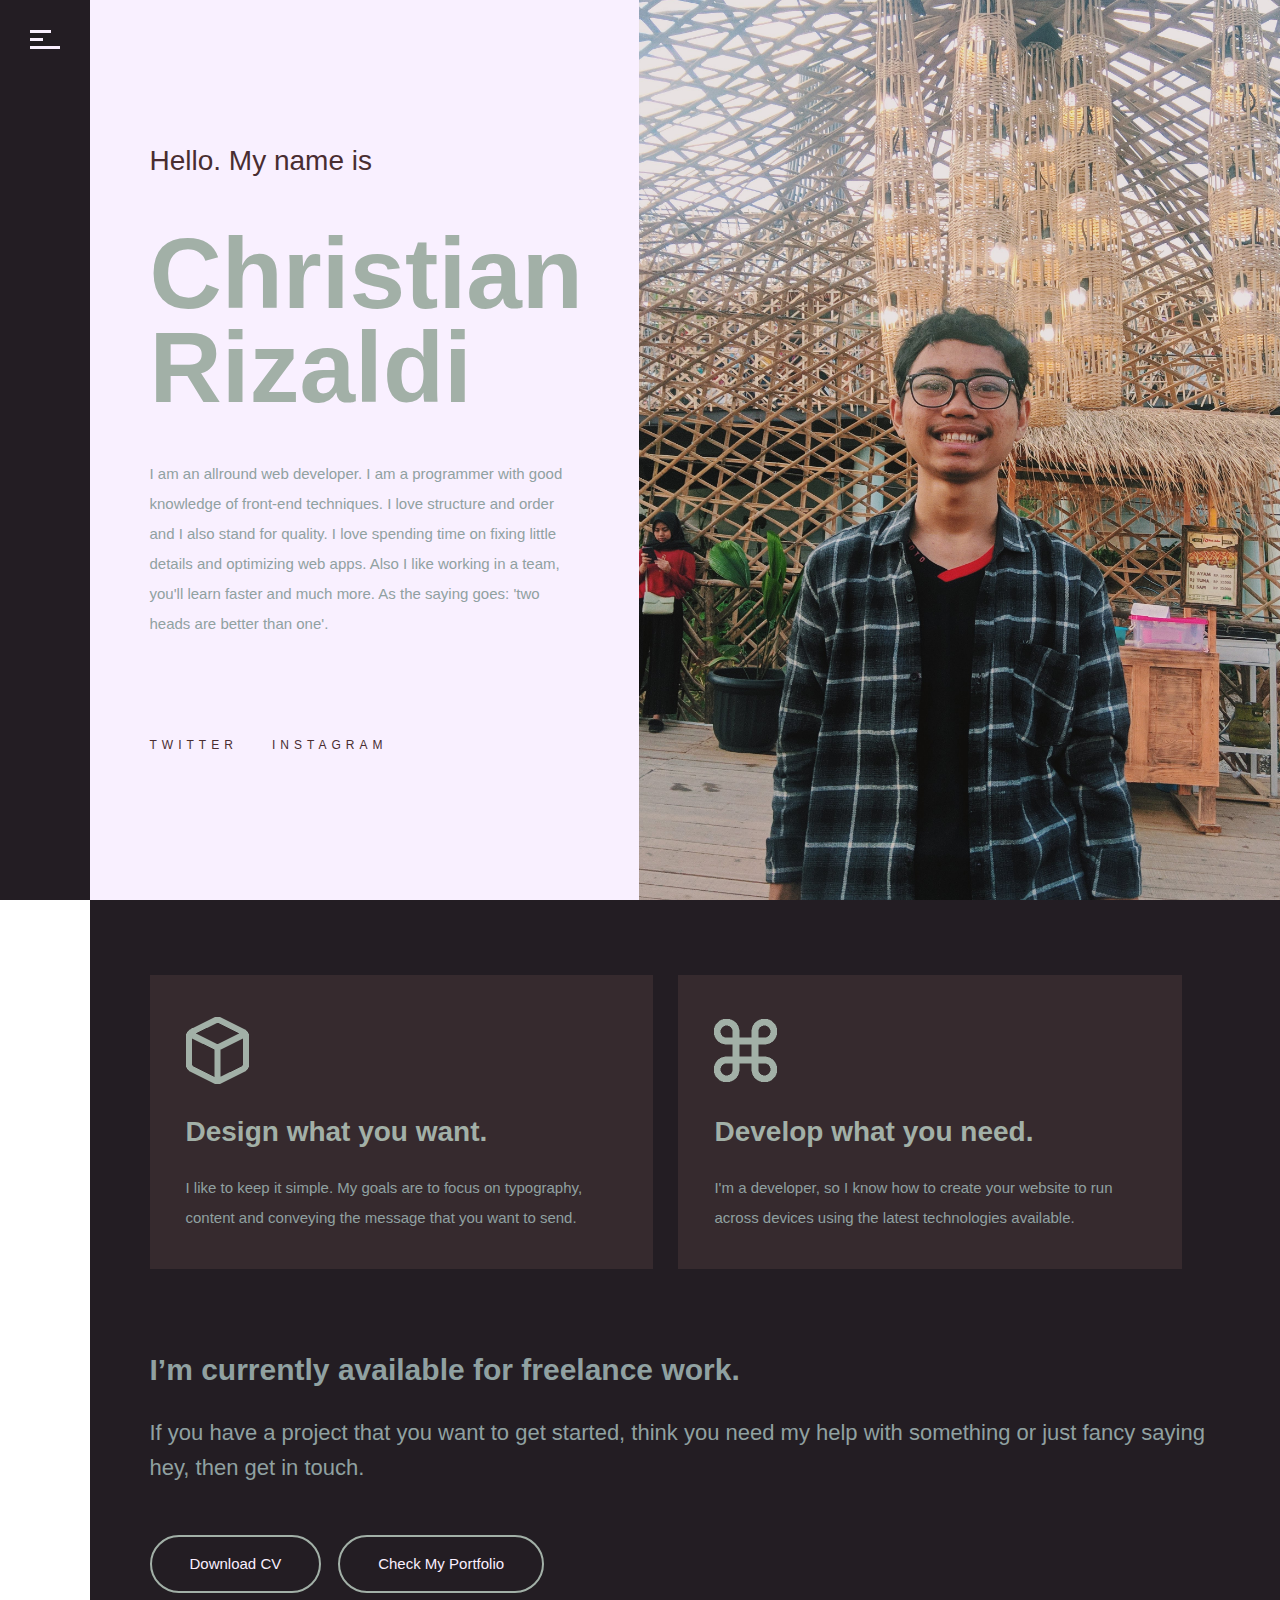
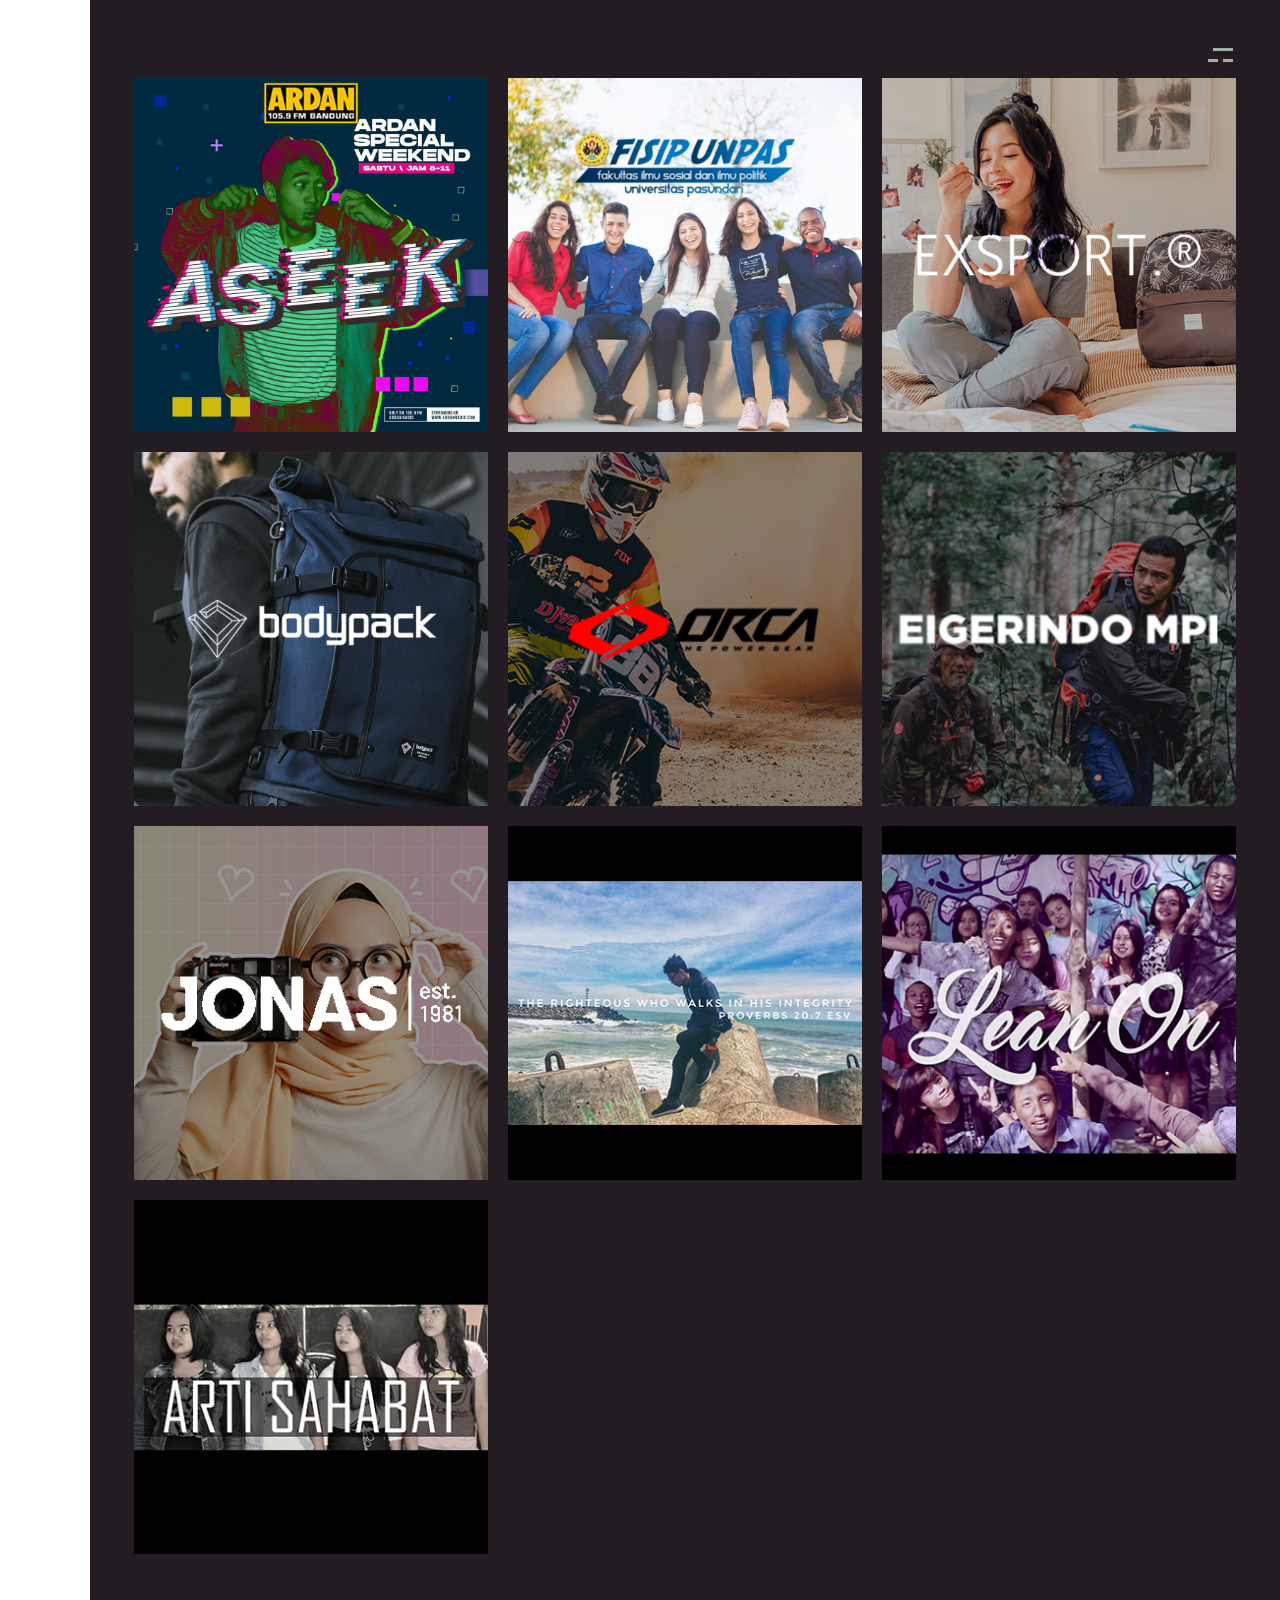
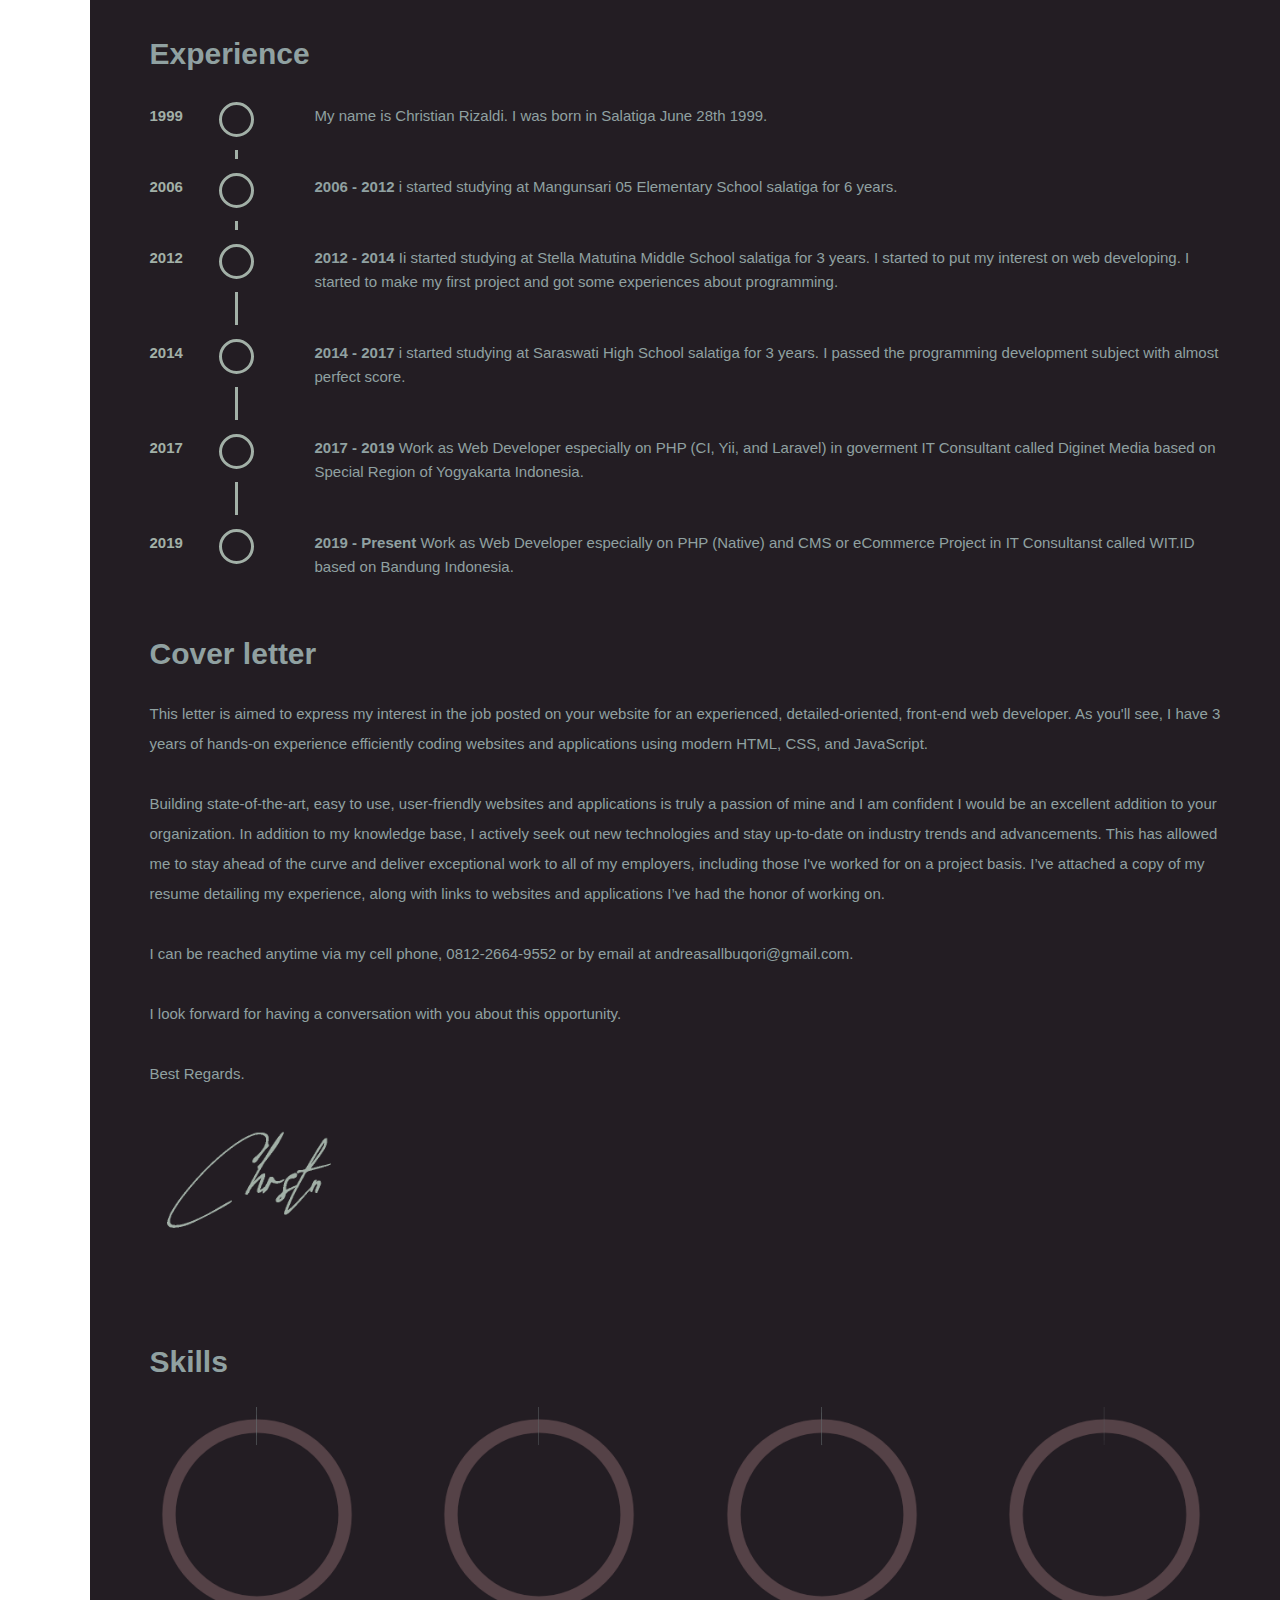
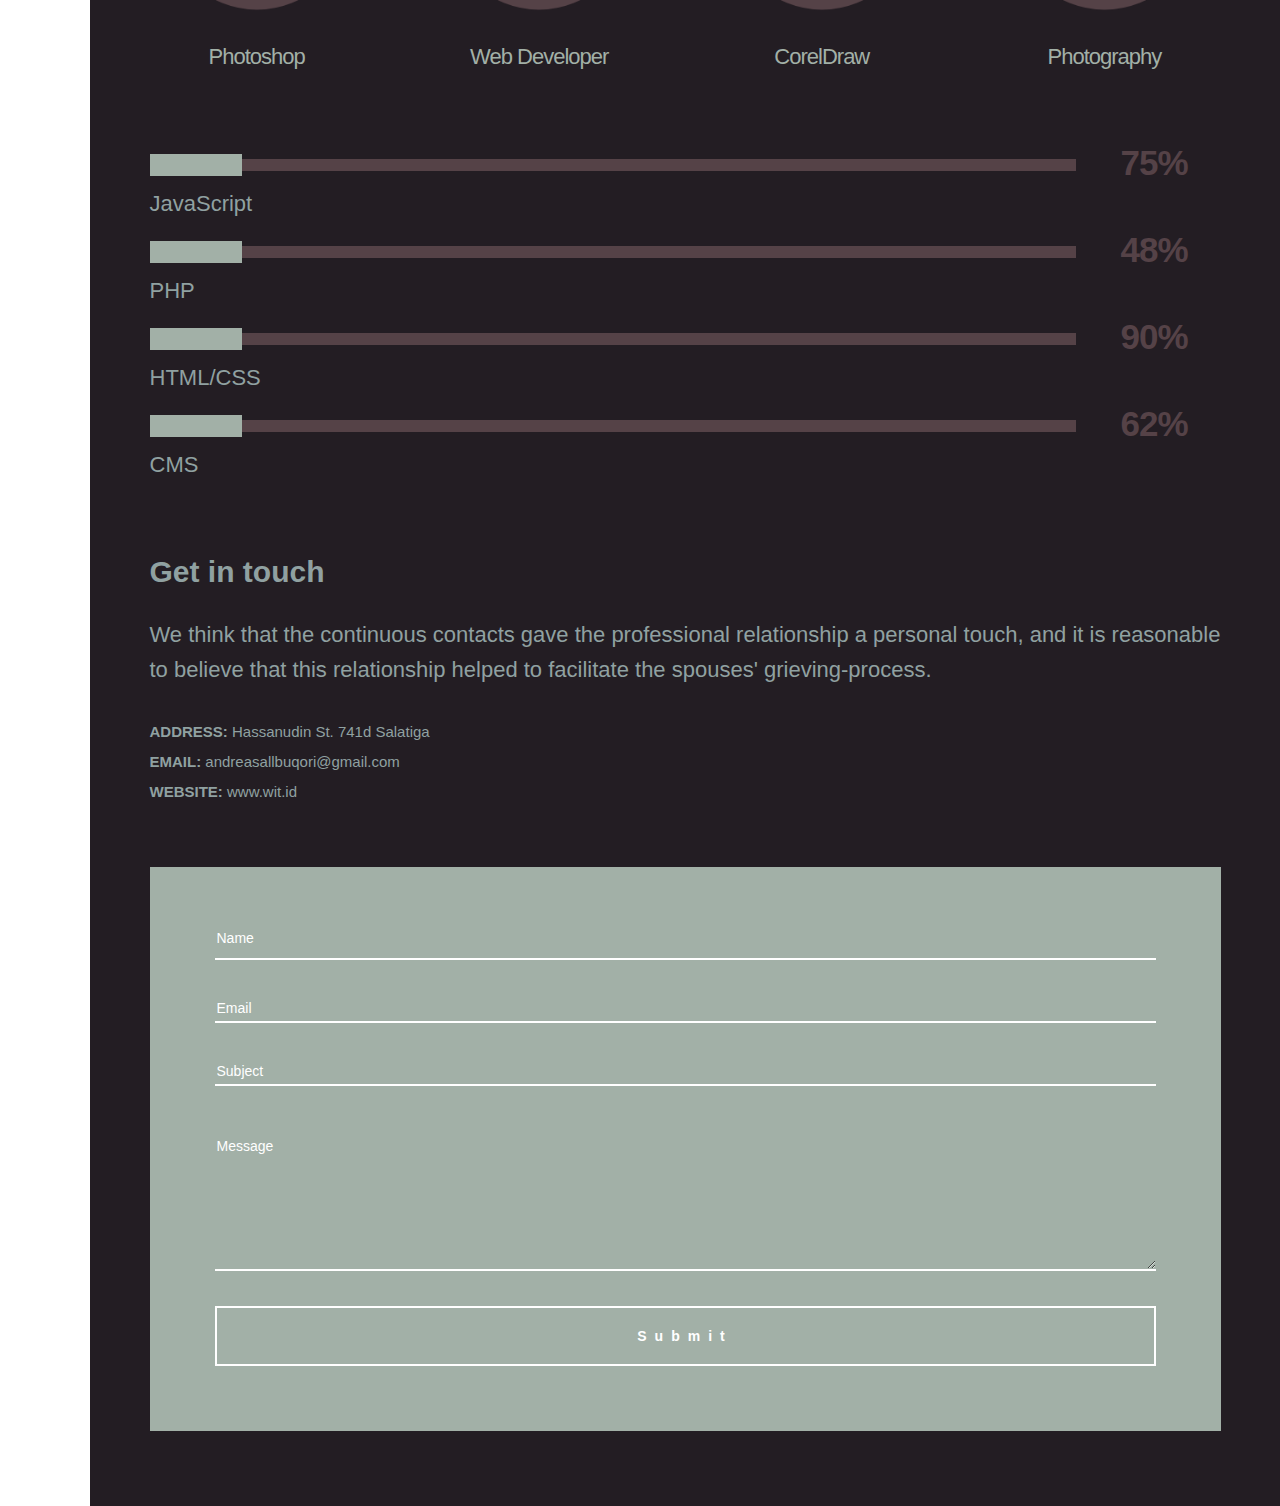
==== commit ce4a034e: "commit april 2020" ====
--- a/index.html
+++ b/index.html
@@ -187,11 +187,59 @@
                                         <div class="grid-sizer"></div>
 
                                         <div id="p-item-1" class="grid-item element-item p-one-third text">
+                                            <a class="item-link ajax-portfolio" href="portfolio-4.html" data-id="7">
+                                                <img src="images/ardanradio.png" alt="" />
+                                                <div class="portfolio-text-holder">
+                                                    <div class="portfolio-text-wrapper">
+                                                        <p class="portfolio-text">Ardanradio</p>
+                                                        <p class="portfolio-cat">Website</p>
+                                                    </div>
+                                                </div>
+                                            </a>
+                                        </div>
+
+                                        <div id="p-item-1" class="grid-item element-item p-one-third text">
+                                            <a class="item-link ajax-portfolio" href="portfolio-5.html" data-id="6">
+                                                <img src="images/Unpas.png" alt="" />
+                                                <div class="portfolio-text-holder">
+                                                    <div class="portfolio-text-wrapper">
+                                                        <p class="portfolio-text">Fisip Unpas</p>
+                                                        <p class="portfolio-cat">Website</p>
+                                                    </div>
+                                                </div>
+                                            </a>
+                                        </div>
+
+                                        <div id="p-item-1" class="grid-item element-item p-one-third text">
+                                            <a class="item-link ajax-portfolio" href="portfolio-6.html" data-id="5">
+                                                <img src="images/Exsport.png" alt="" />
+                                                <div class="portfolio-text-holder">
+                                                    <div class="portfolio-text-wrapper">
+                                                        <p class="portfolio-text">Exsport</p>
+                                                        <p class="portfolio-cat">Website</p>
+                                                    </div>
+                                                </div>
+                                            </a>
+                                        </div>
+
+                                        <div id="p-item-4" class="grid-item element-item p-one-third text">
+                                            <a class="item-link ajax-portfolio" href="portfolio-7.html" data-id="4">
+                                                <img src="images/Bodypack.png" alt="" />
+                                                <div class="portfolio-text-holder">
+                                                    <div class="portfolio-text-wrapper">
+                                                        <p class="portfolio-text">Bodypack</p>
+                                                        <p class="portfolio-cat">Website</p>
+                                                    </div>
+                                                </div>
+                                            </a>
+                                        </div>
+
+                                        <div id="p-item-1" class="grid-item element-item p-one-third text">
                                             <a class="item-link ajax-portfolio" href="portfolio-1.html" data-id="1">
                                                 <img src="images/orca.jpg" alt="" />
                                                 <div class="portfolio-text-holder">
                                                     <div class="portfolio-text-wrapper">
-                                                        <p class="portfolio-text">Orca</p>
+                                                        <p class="portfolio-text">Orca Racing</p>
                                                         <p class="portfolio-cat">Website</p>
                                                     </div>
                                                 </div>
@@ -215,7 +263,7 @@
                                                 <img src="images/jonas.jpg" alt="" />
                                                 <div class="portfolio-text-holder">
                                                     <div class="portfolio-text-wrapper">
-                                                        <p class="portfolio-text">Jonas</p>
+                                                        <p class="portfolio-text">Jonas Photo</p>
                                                         <p class="portfolio-cat">Website</p>
                                                     </div>
                                                 </div>
--- a/style.css
+++ b/style.css
@@ -1793,4 +1793,17 @@
         margin-bottom: 20px; 
     }
 
+}
+
+.grid-item {
+    float: left;
+    font-size: 0;
+    line-height: 0;
+    box-sizing: border-box;
+    -moz-box-sizing: border-box;
+    -webkit-box-sizing: border-box;
+    overflow: hidden;
+    border: 10px solid transparent;
+    width: 50%;
+    transition: opacity .3s;
 }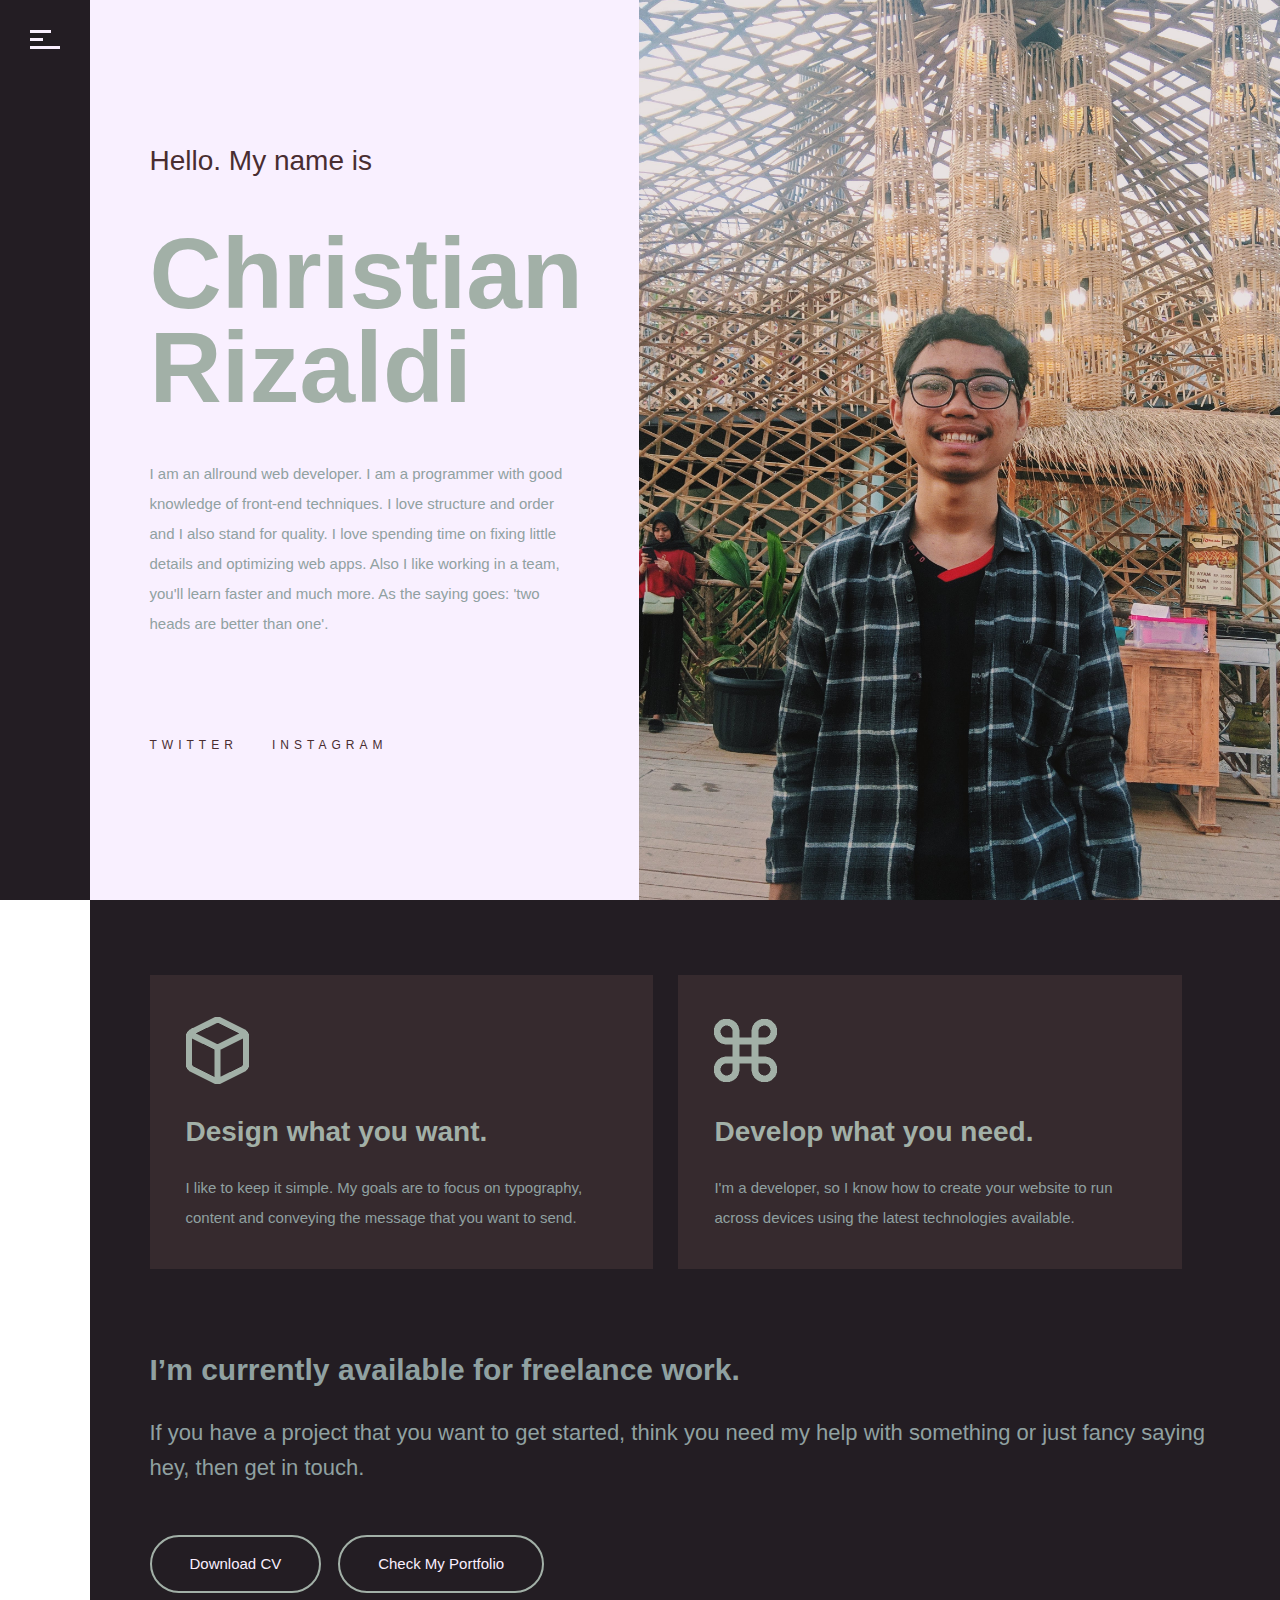
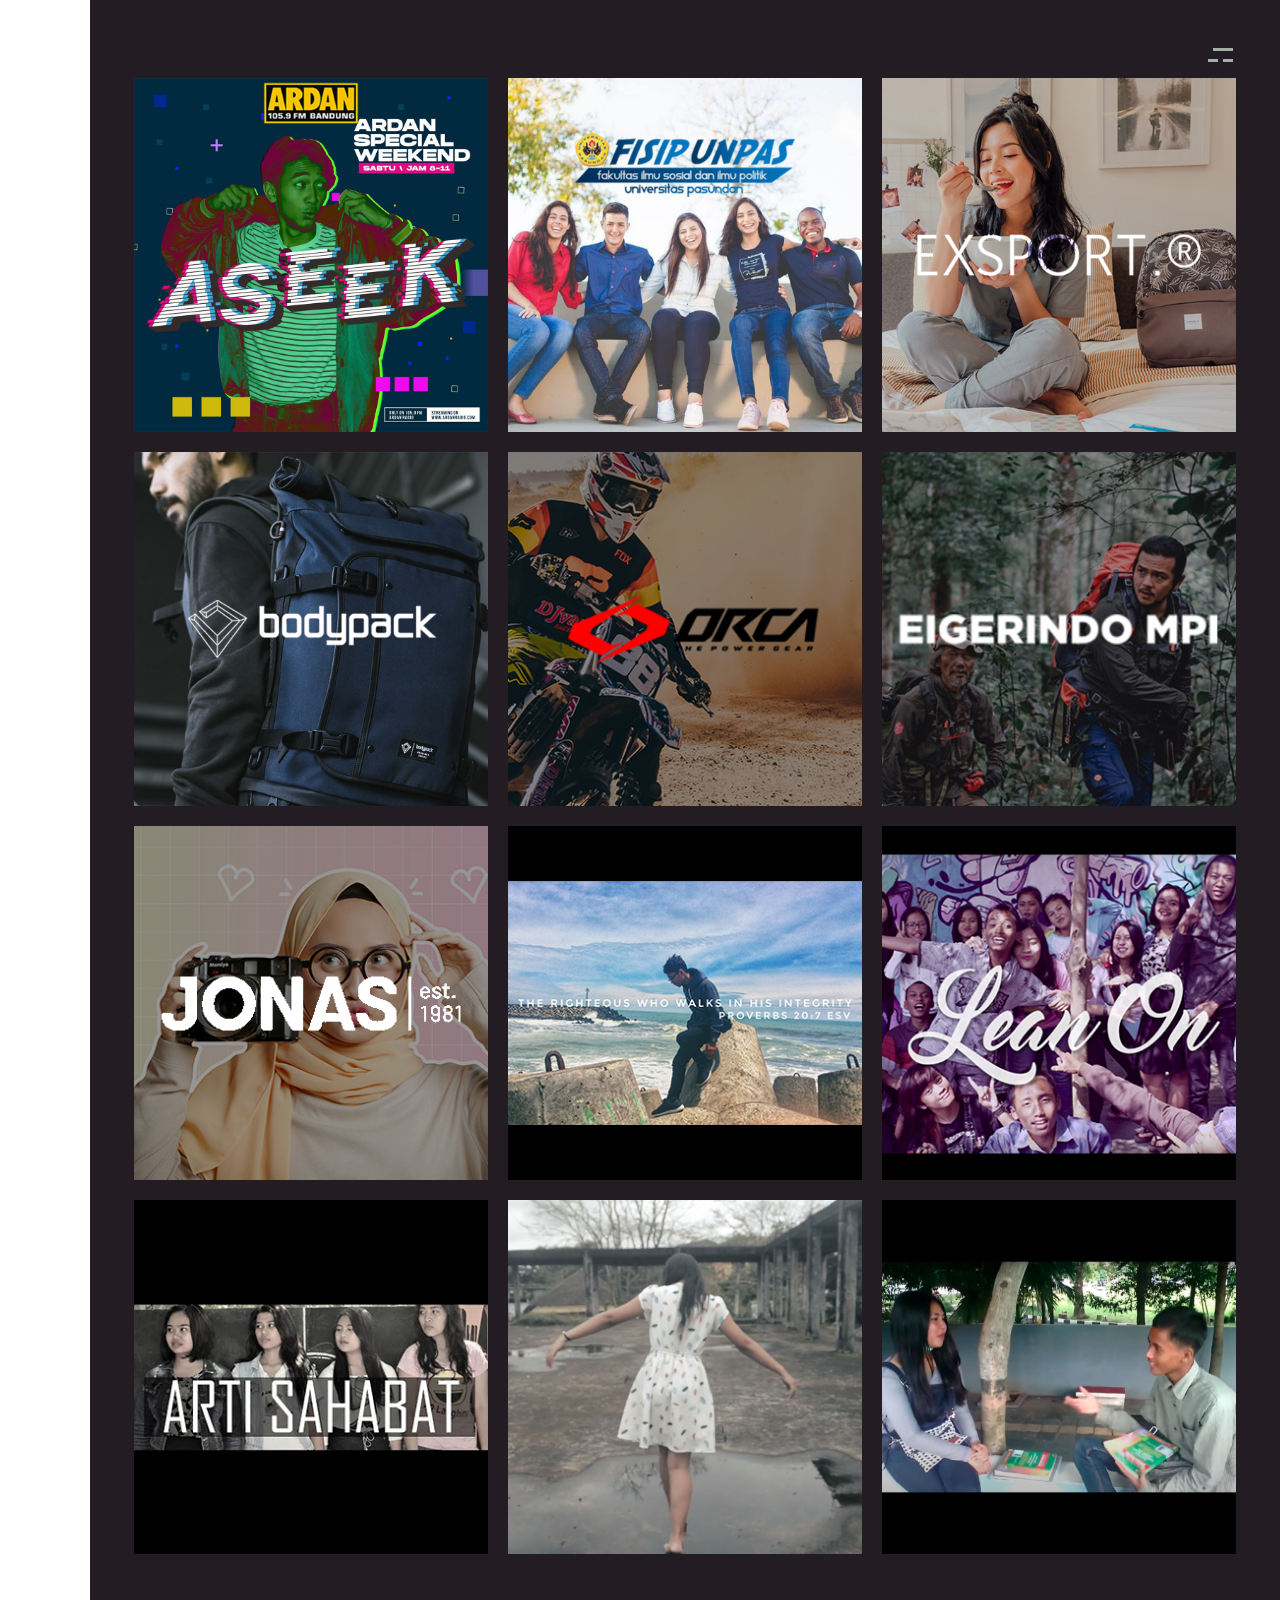
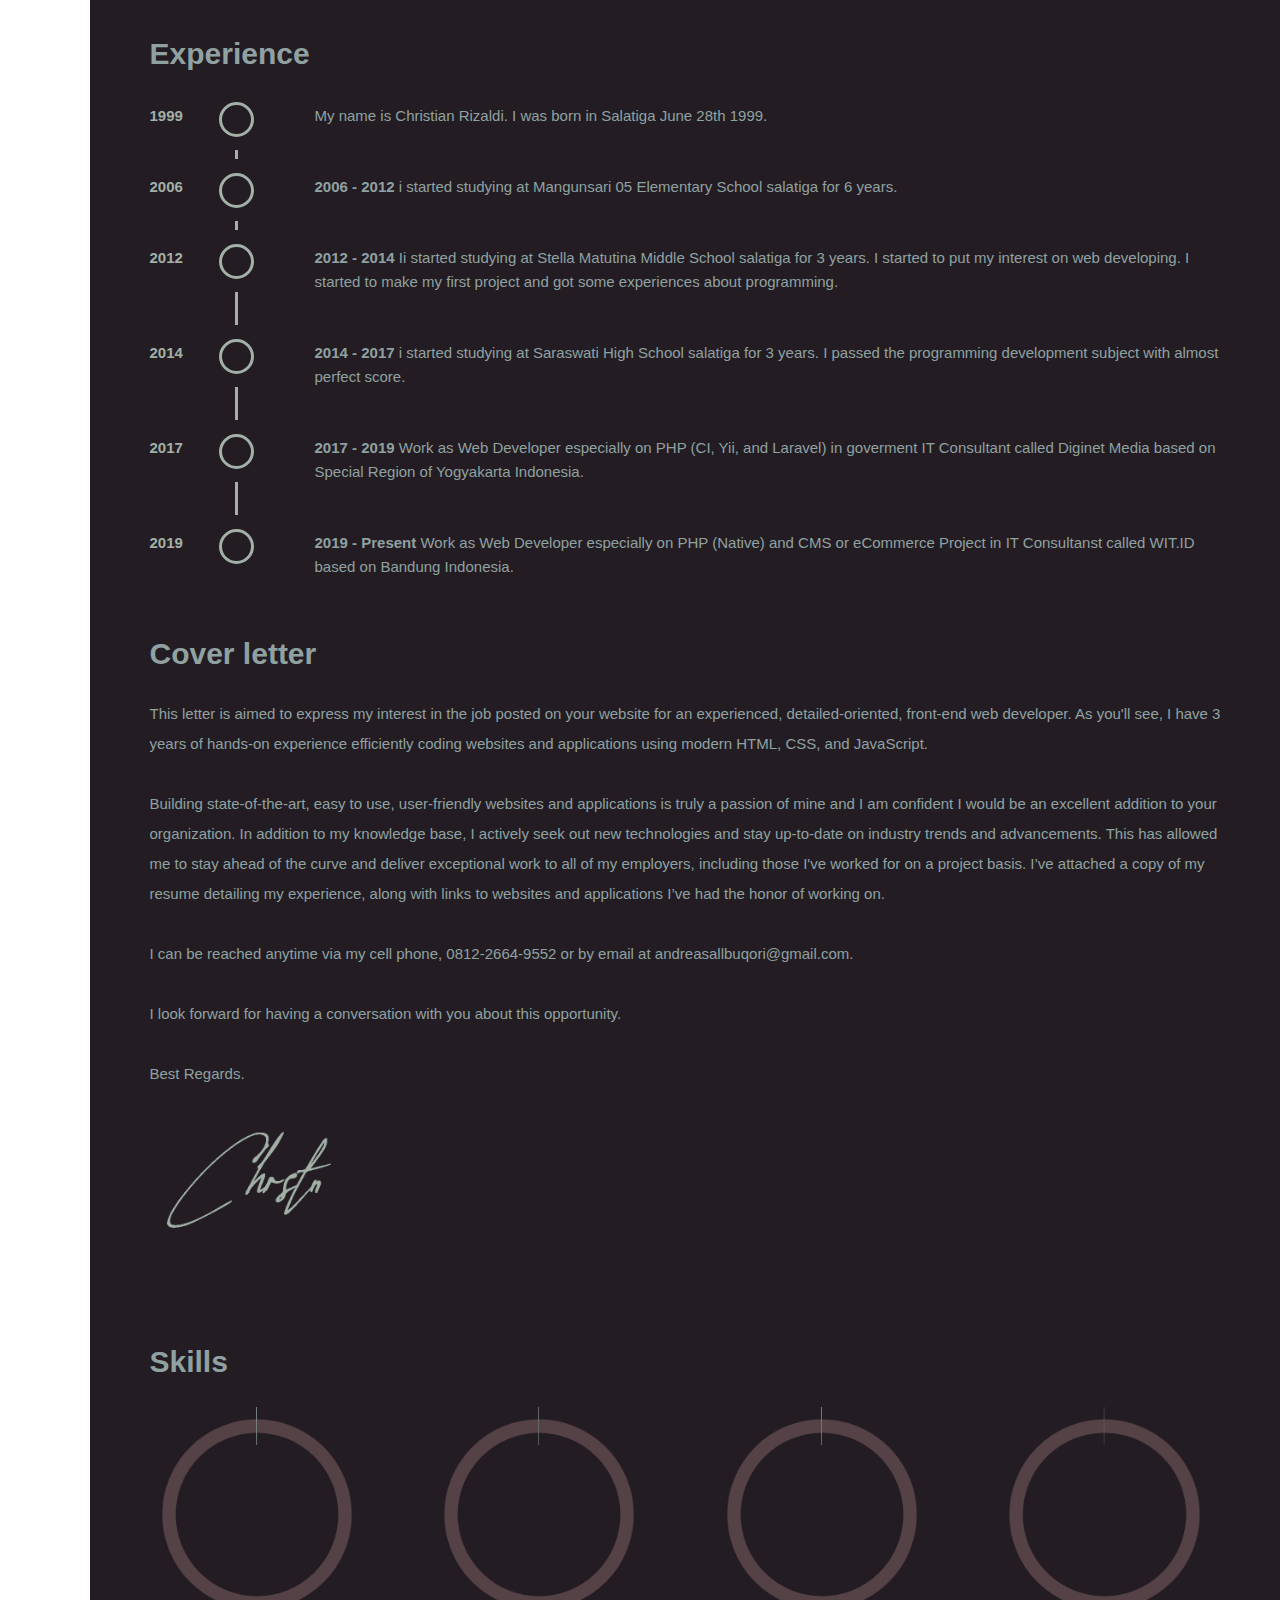
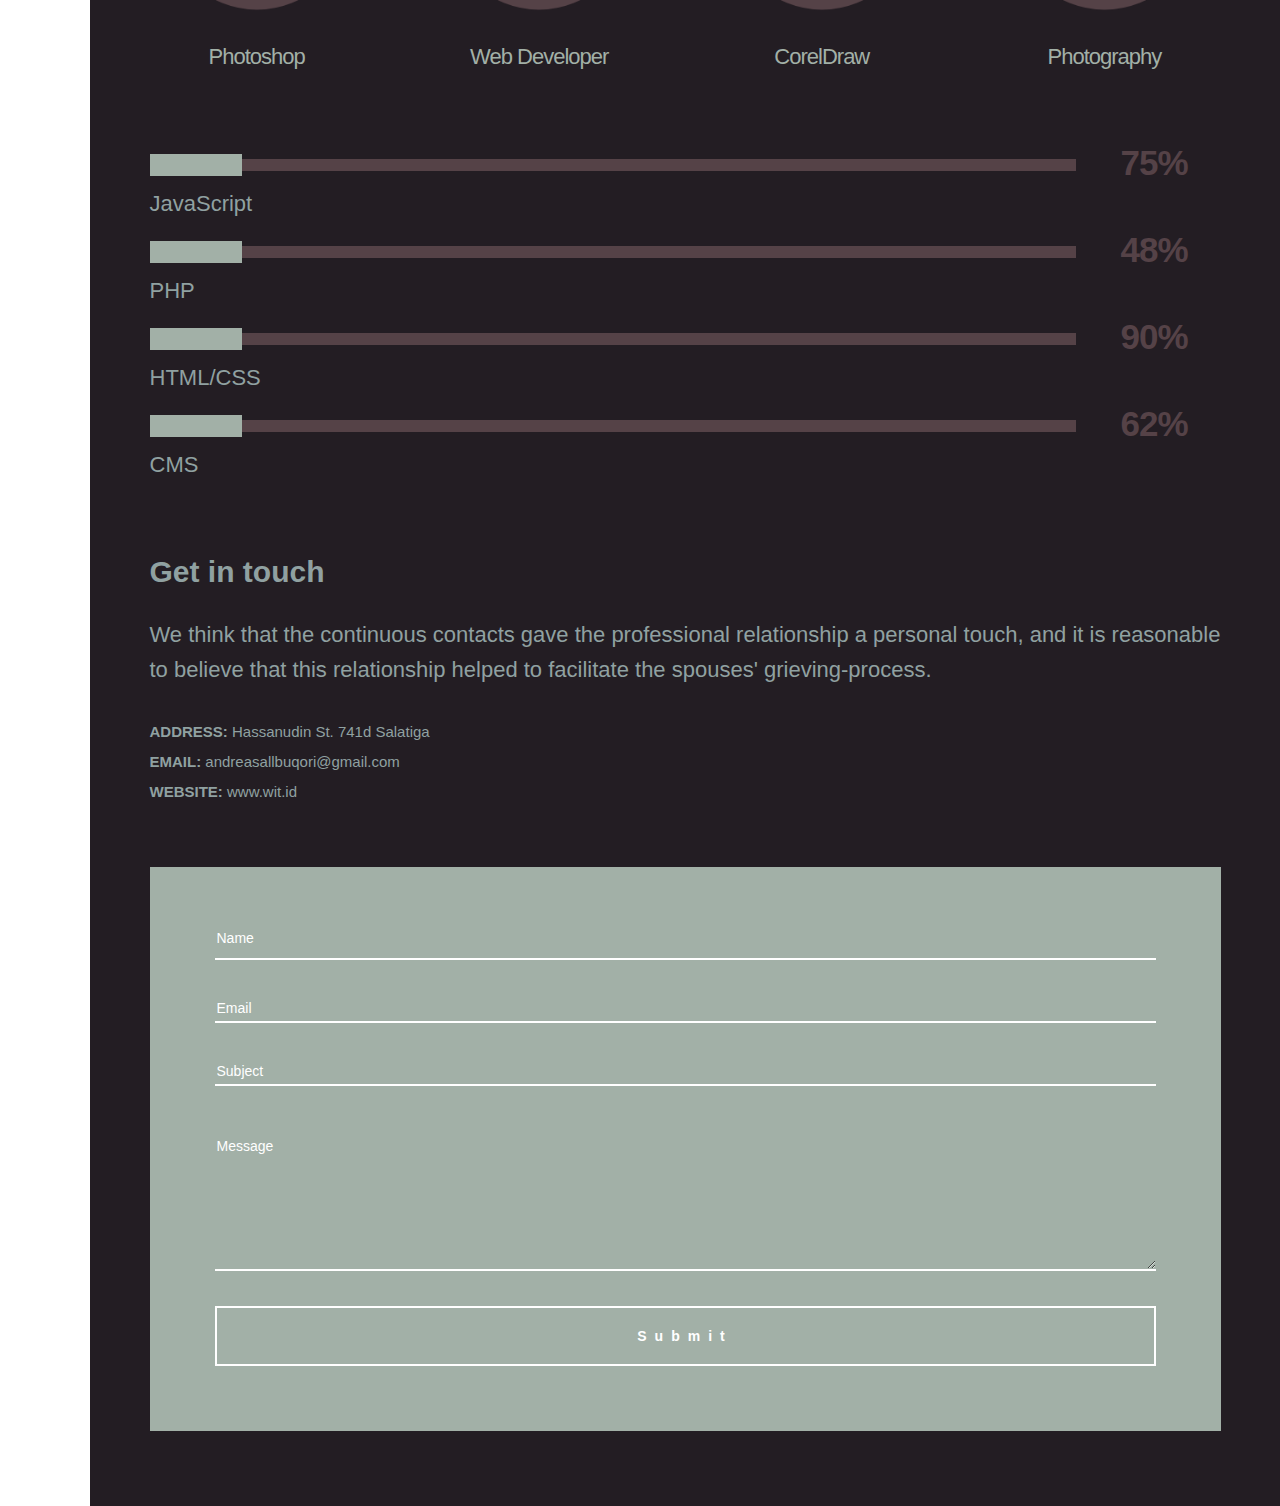
==== commit b9a3808e: "update deui" ====
--- a/index.html
+++ b/index.html
@@ -300,6 +300,30 @@
                                                 <div class="portfolio-text-holder">
                                                     <div class="portfolio-text-wrapper">
                                                         <p class="portfolio-text">Arti Sahabat short movie</p>
+                                                        <p class="portfolio-cat">Video</p>
+                                                    </div>
+                                                </div>
+                                            </a>
+                                        </div>
+
+                                        <div class="grid-item element-item p-one-third video">
+                                            <a class="item-link" href="https://www.youtube.com/watch?v=1y_DASPrB9w" data-rel="prettyPhoto[portfolio]">
+                                                <img src="images/safe and sound.png" alt="" />
+                                                <div class="portfolio-text-holder">
+                                                    <div class="portfolio-text-wrapper">
+                                                        <p class="portfolio-text">Safe And Sound Cover by Jaen Richa</p>
+                                                        <p class="portfolio-cat">Video</p>
+                                                    </div>
+                                                </div>
+                                            </a>
+                                        </div>
+
+                                        <div class="grid-item element-item p-one-third video">
+                                            <a class="item-link" href="https://www.youtube.com/watch?v=1y_DASPrB9w" data-rel="prettyPhoto[portfolio]">
+                                                <img src="images/buku.png" alt="" />
+                                                <div class="portfolio-text-holder">
+                                                    <div class="portfolio-text-wrapper">
+                                                        <p class="portfolio-text">BUKU (Short Movie)</p>
                                                         <p class="portfolio-cat">Video</p>
                                                     </div>
                                                 </div>
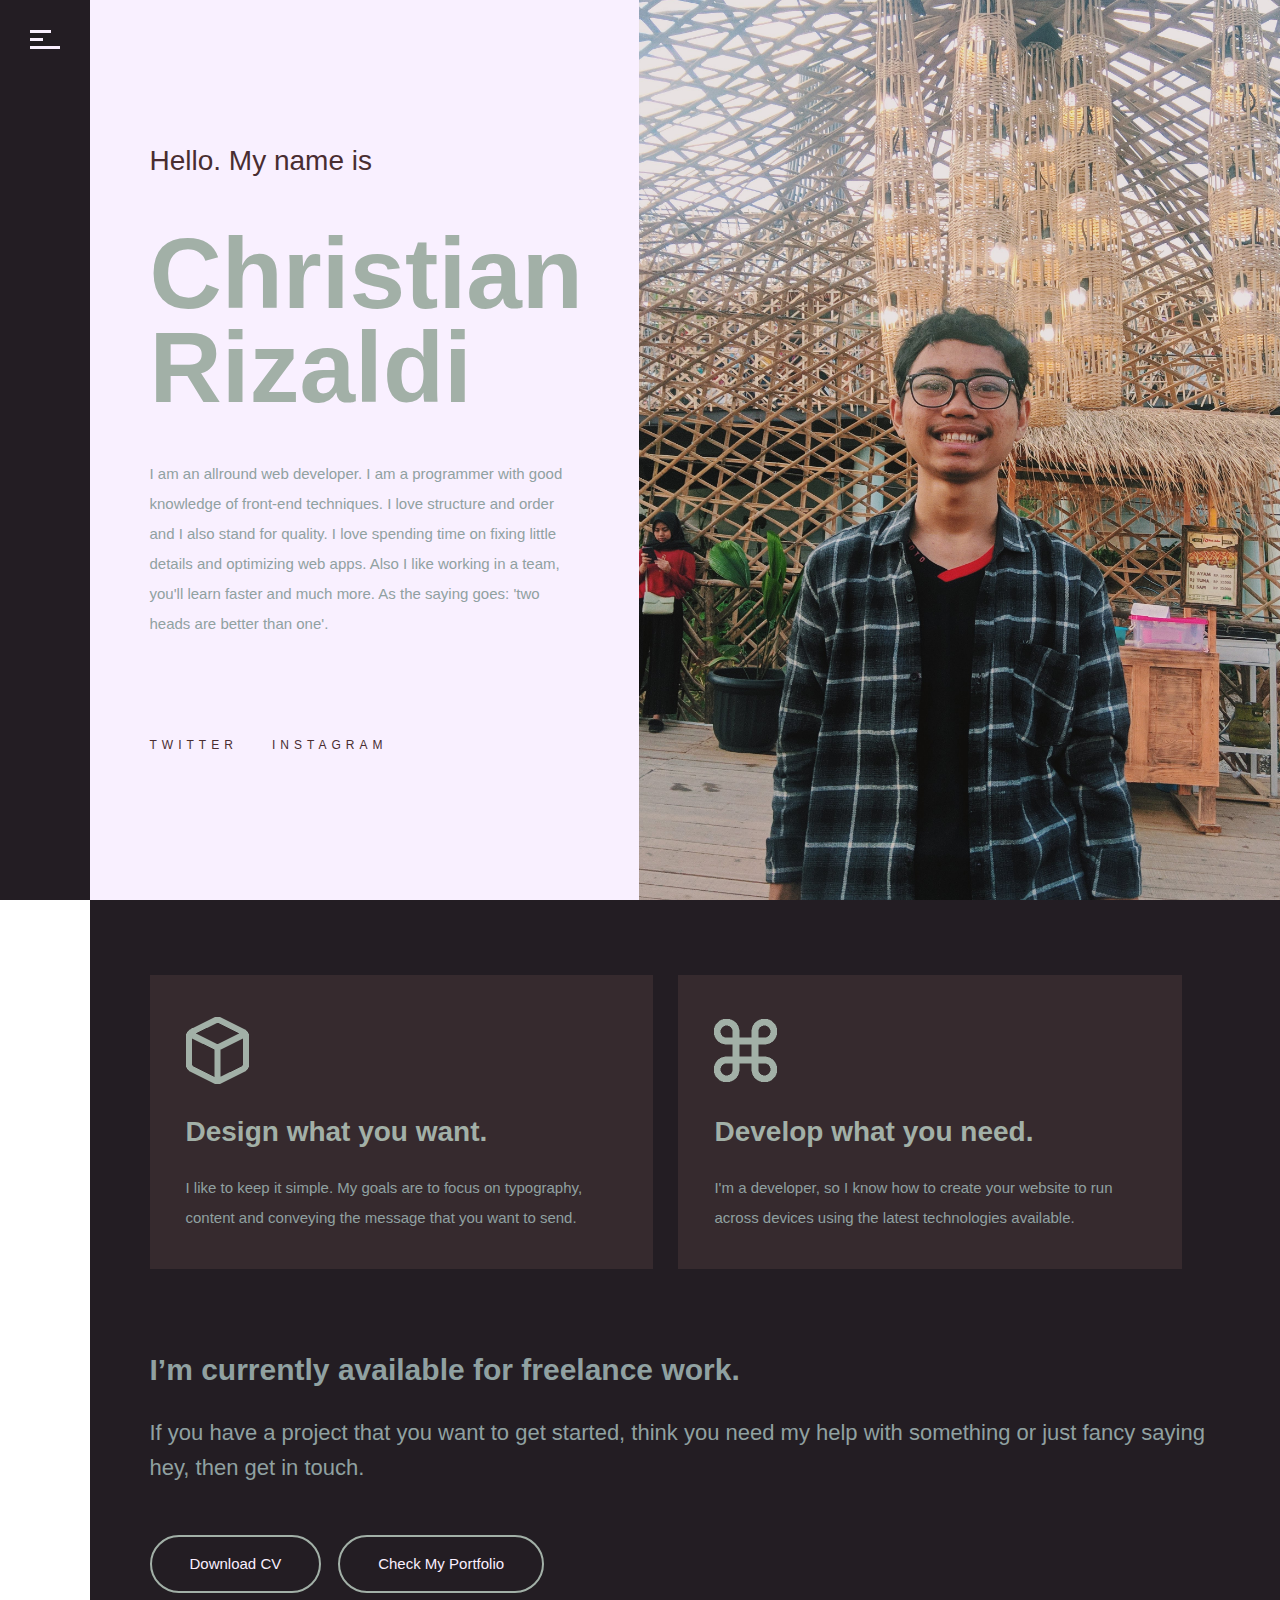
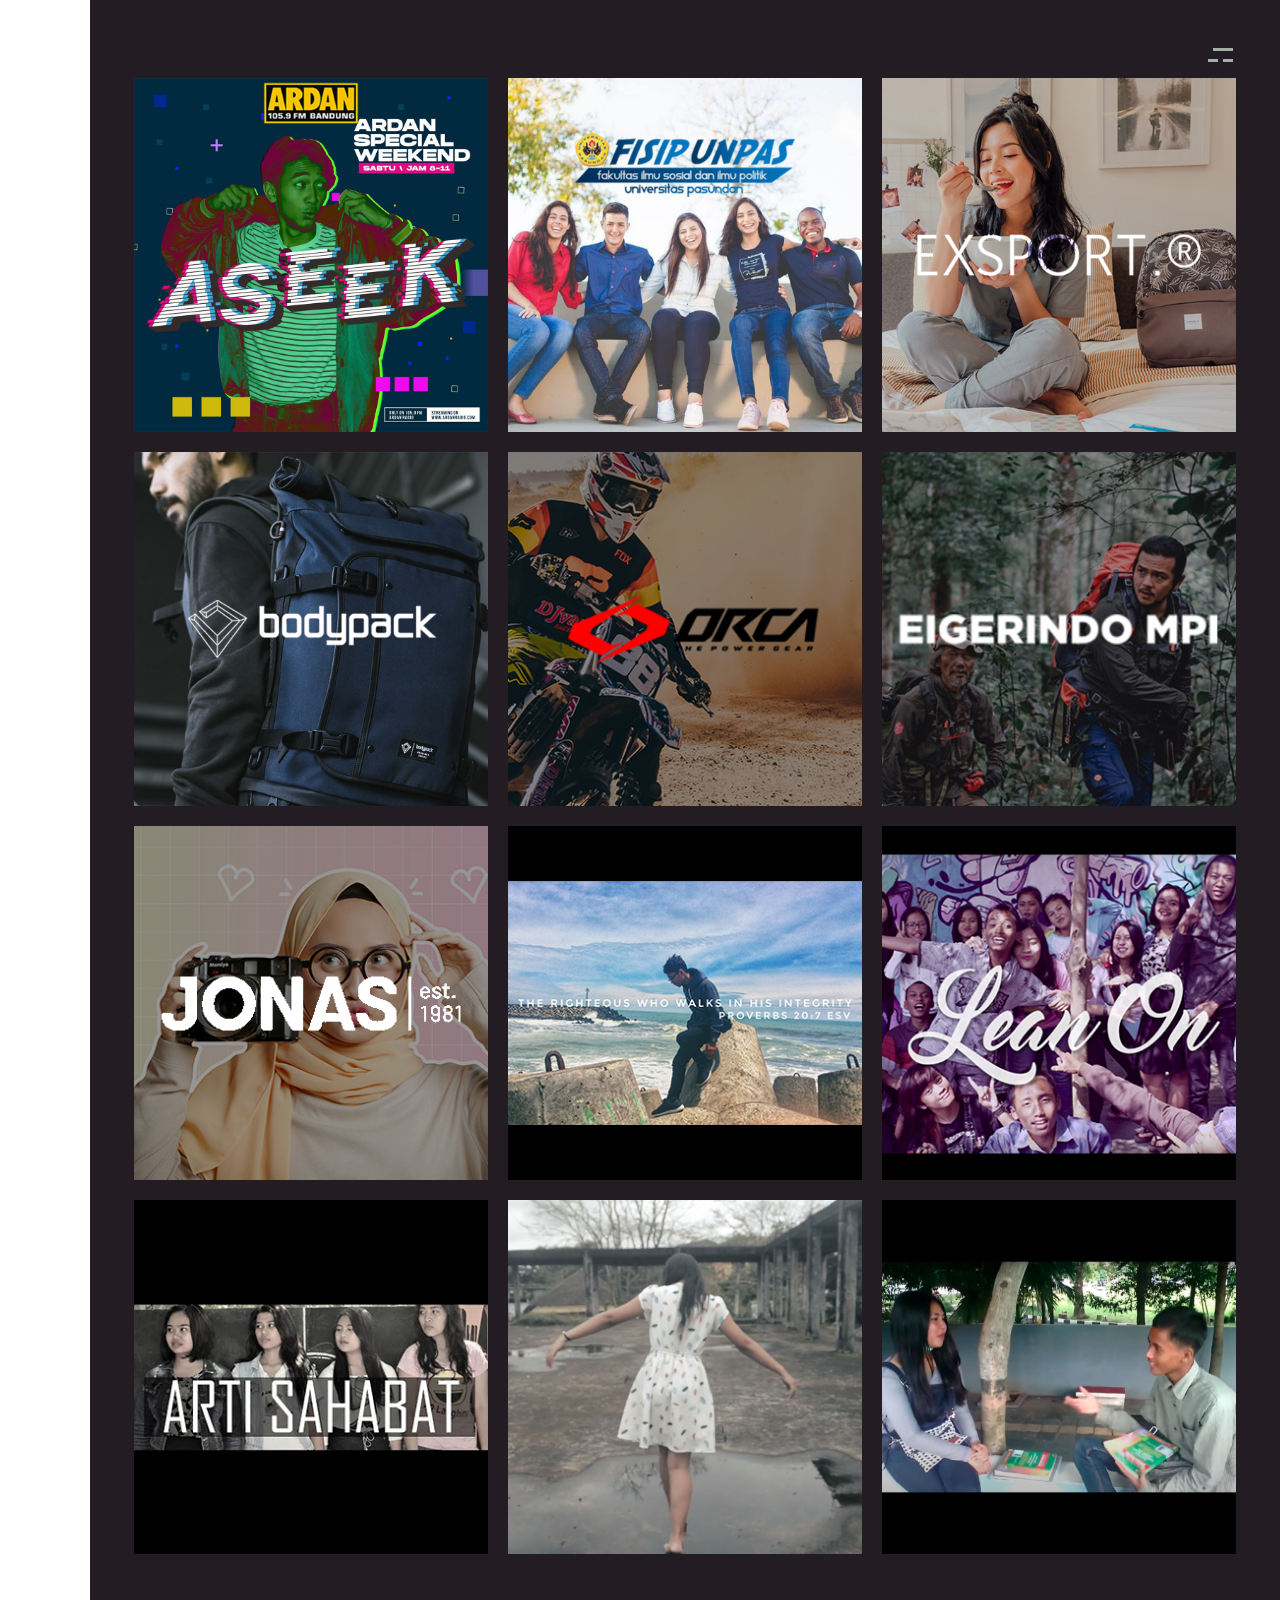
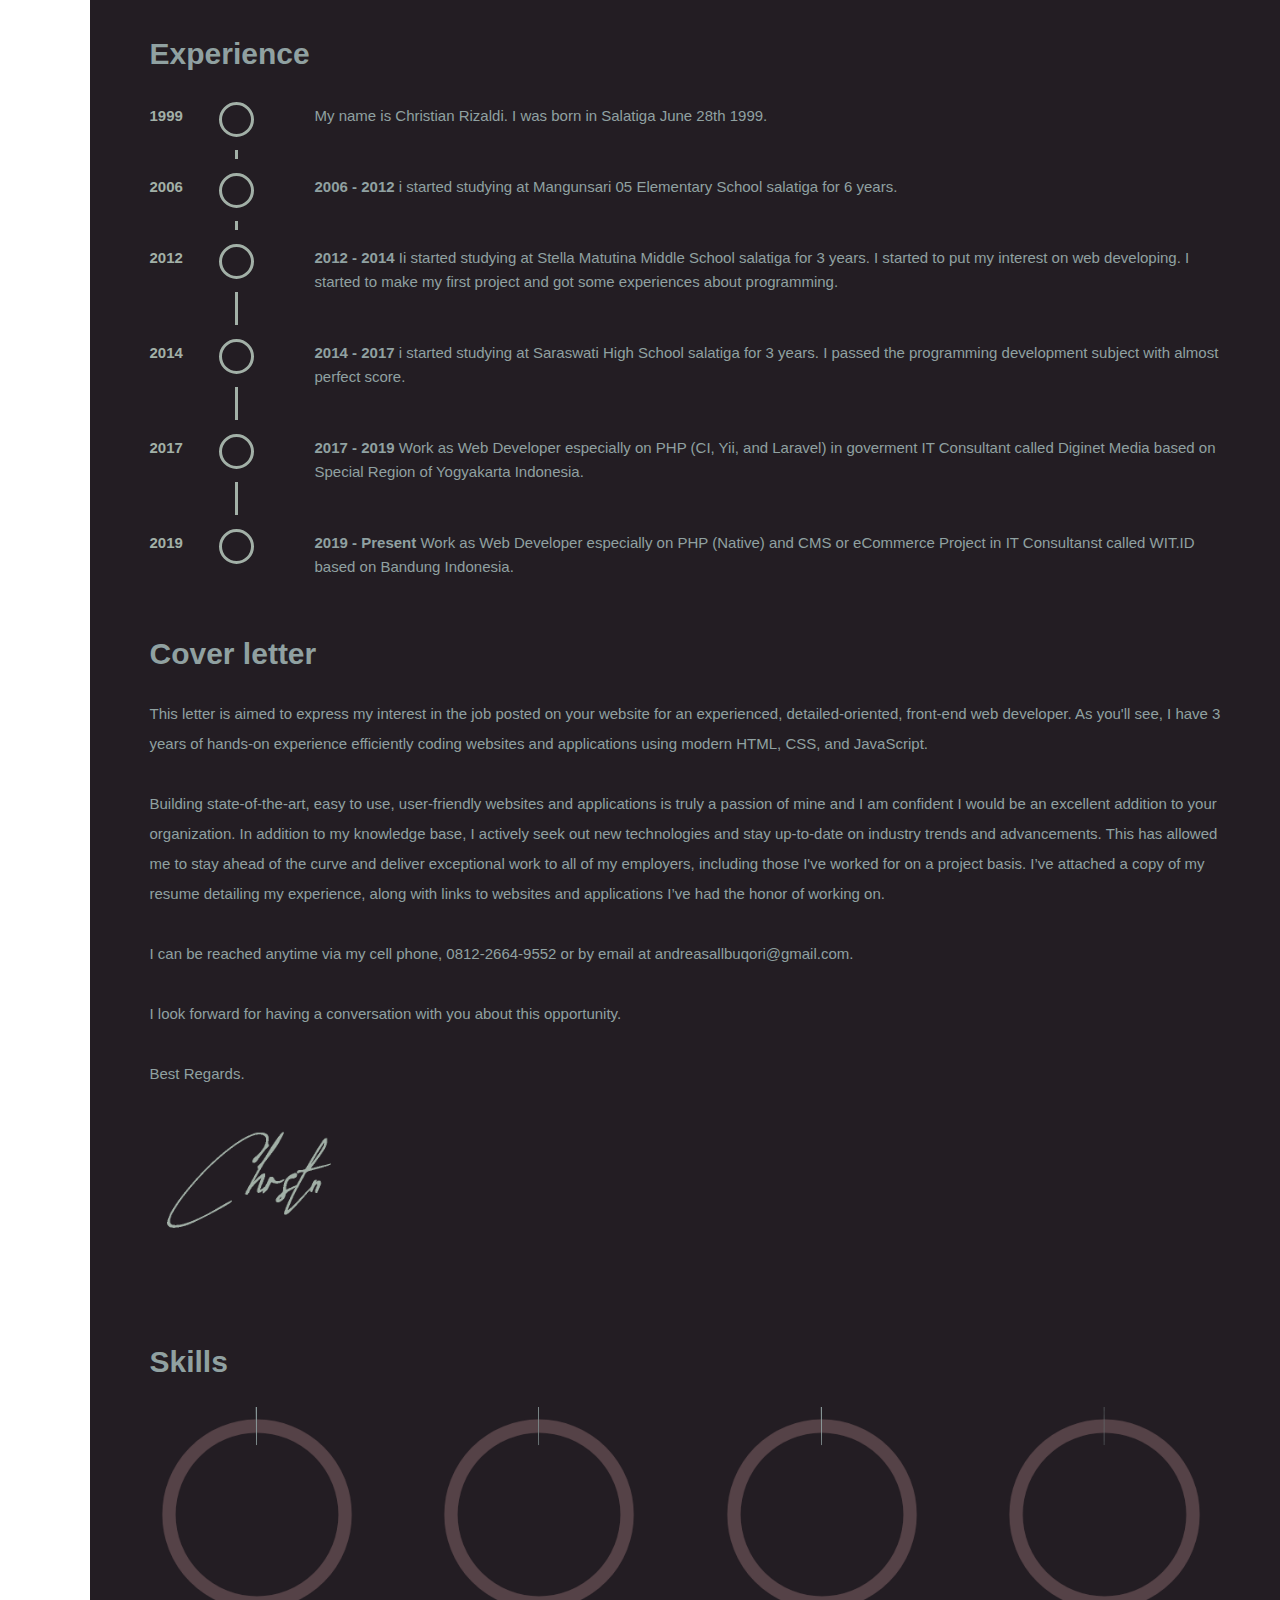
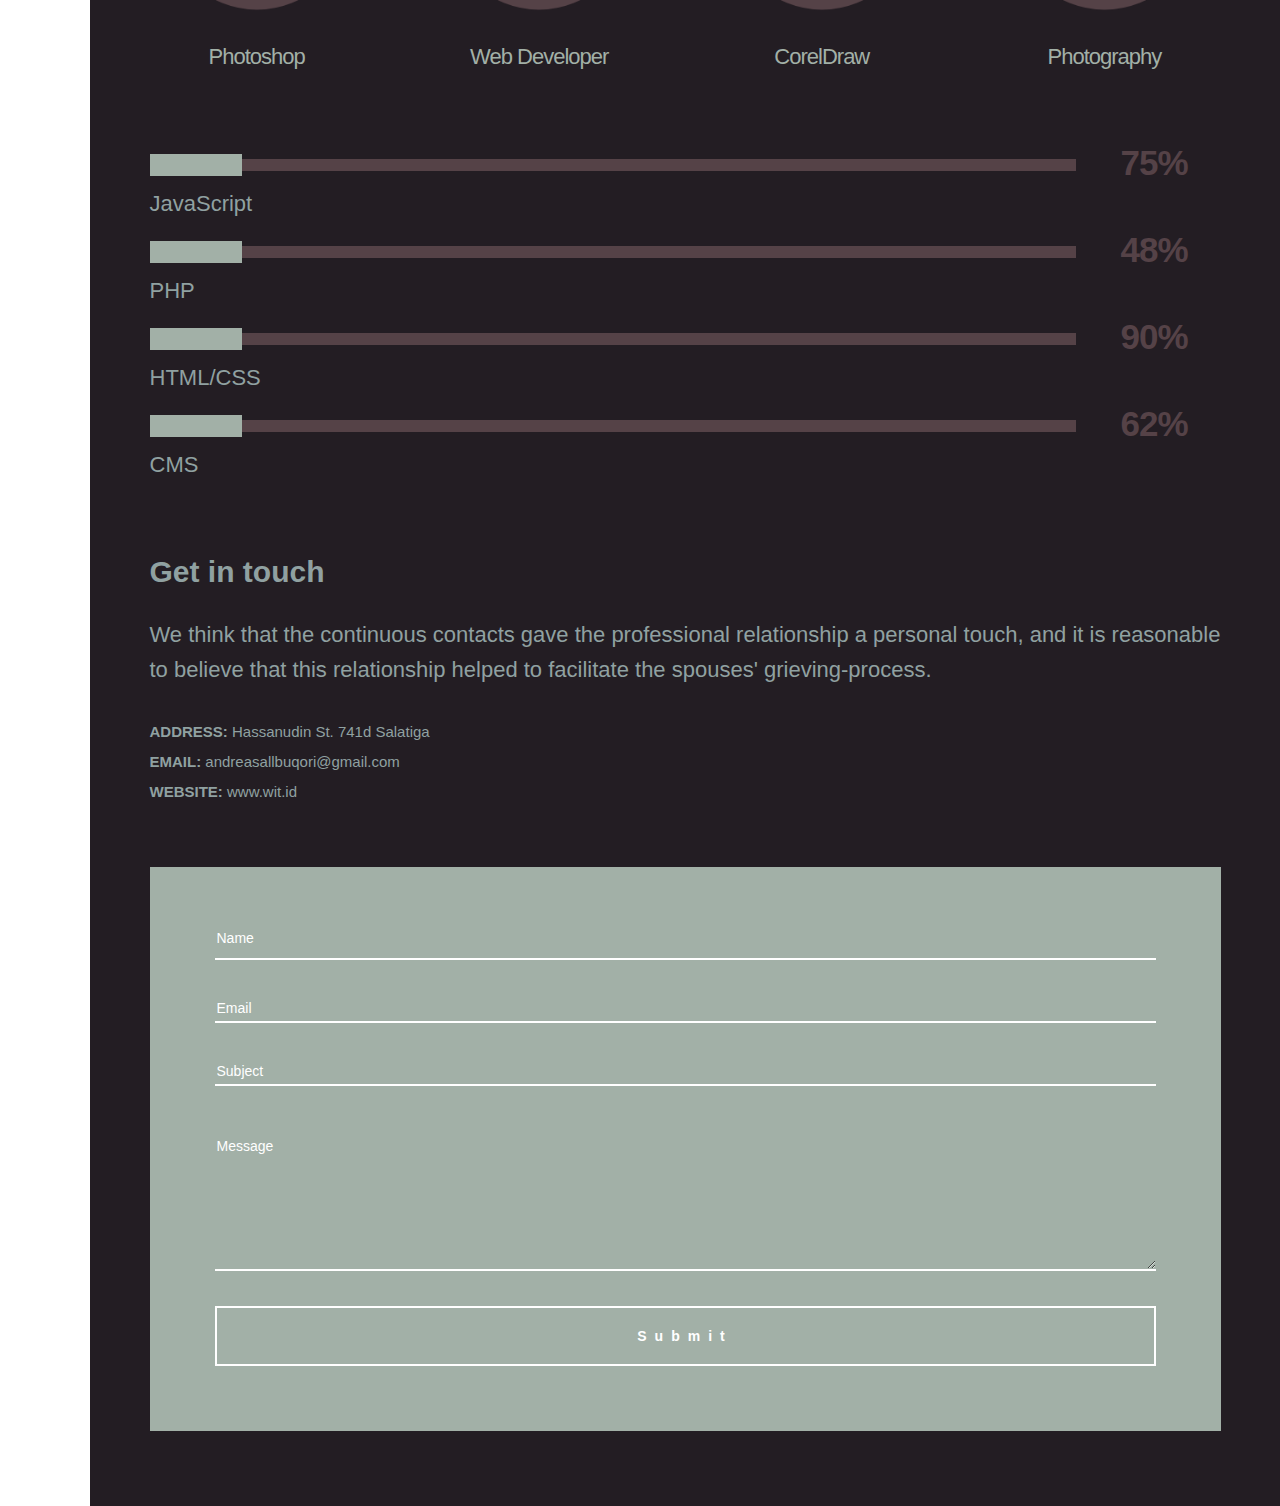
==== commit 2378c161: "update terahir bgt" ====
--- a/index.html
+++ b/index.html
@@ -319,7 +319,7 @@
                                         </div>
 
                                         <div class="grid-item element-item p-one-third video">
-                                            <a class="item-link" href="https://www.youtube.com/watch?v=1y_DASPrB9w" data-rel="prettyPhoto[portfolio]">
+                                            <a class="item-link" href="https://www.youtube.com/watch?v=tV4cOlpSUNE&t=233s" data-rel="prettyPhoto[portfolio]">
                                                 <img src="images/buku.png" alt="" />
                                                 <div class="portfolio-text-holder">
                                                     <div class="portfolio-text-wrapper">
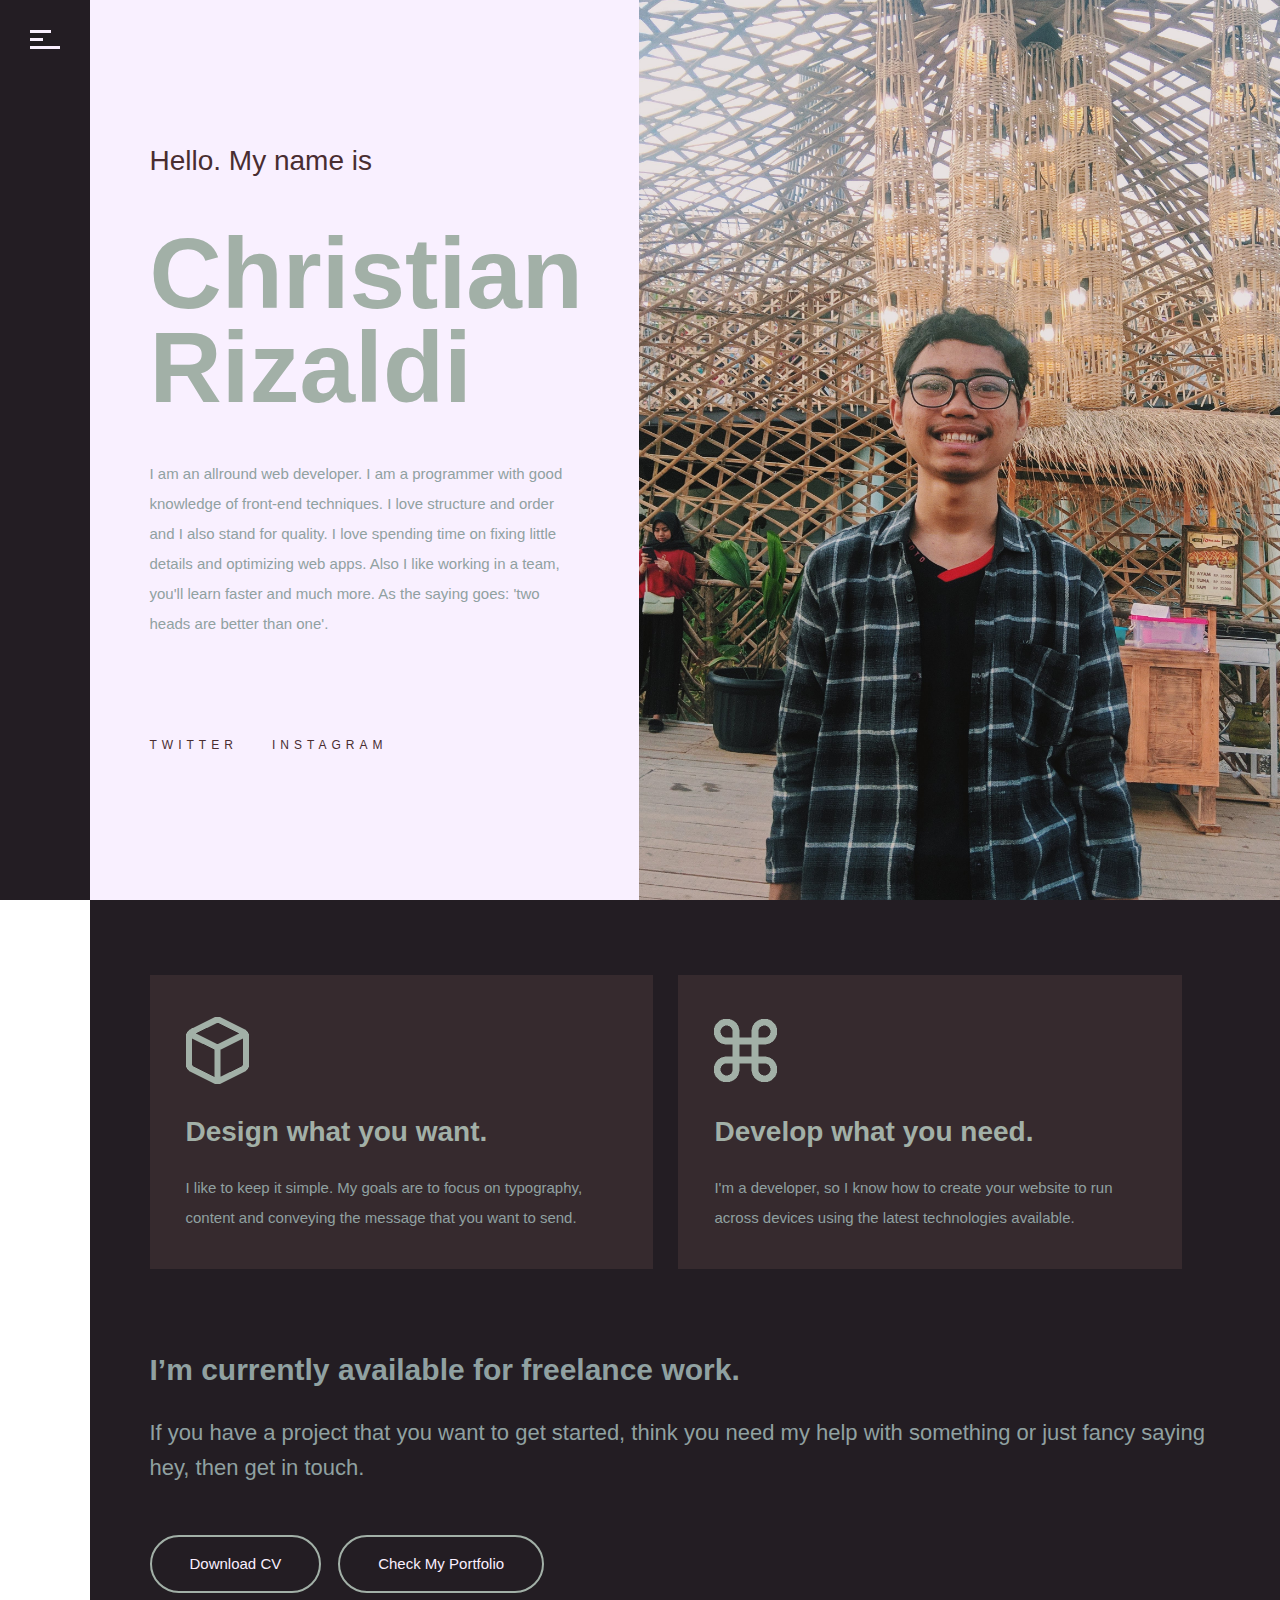
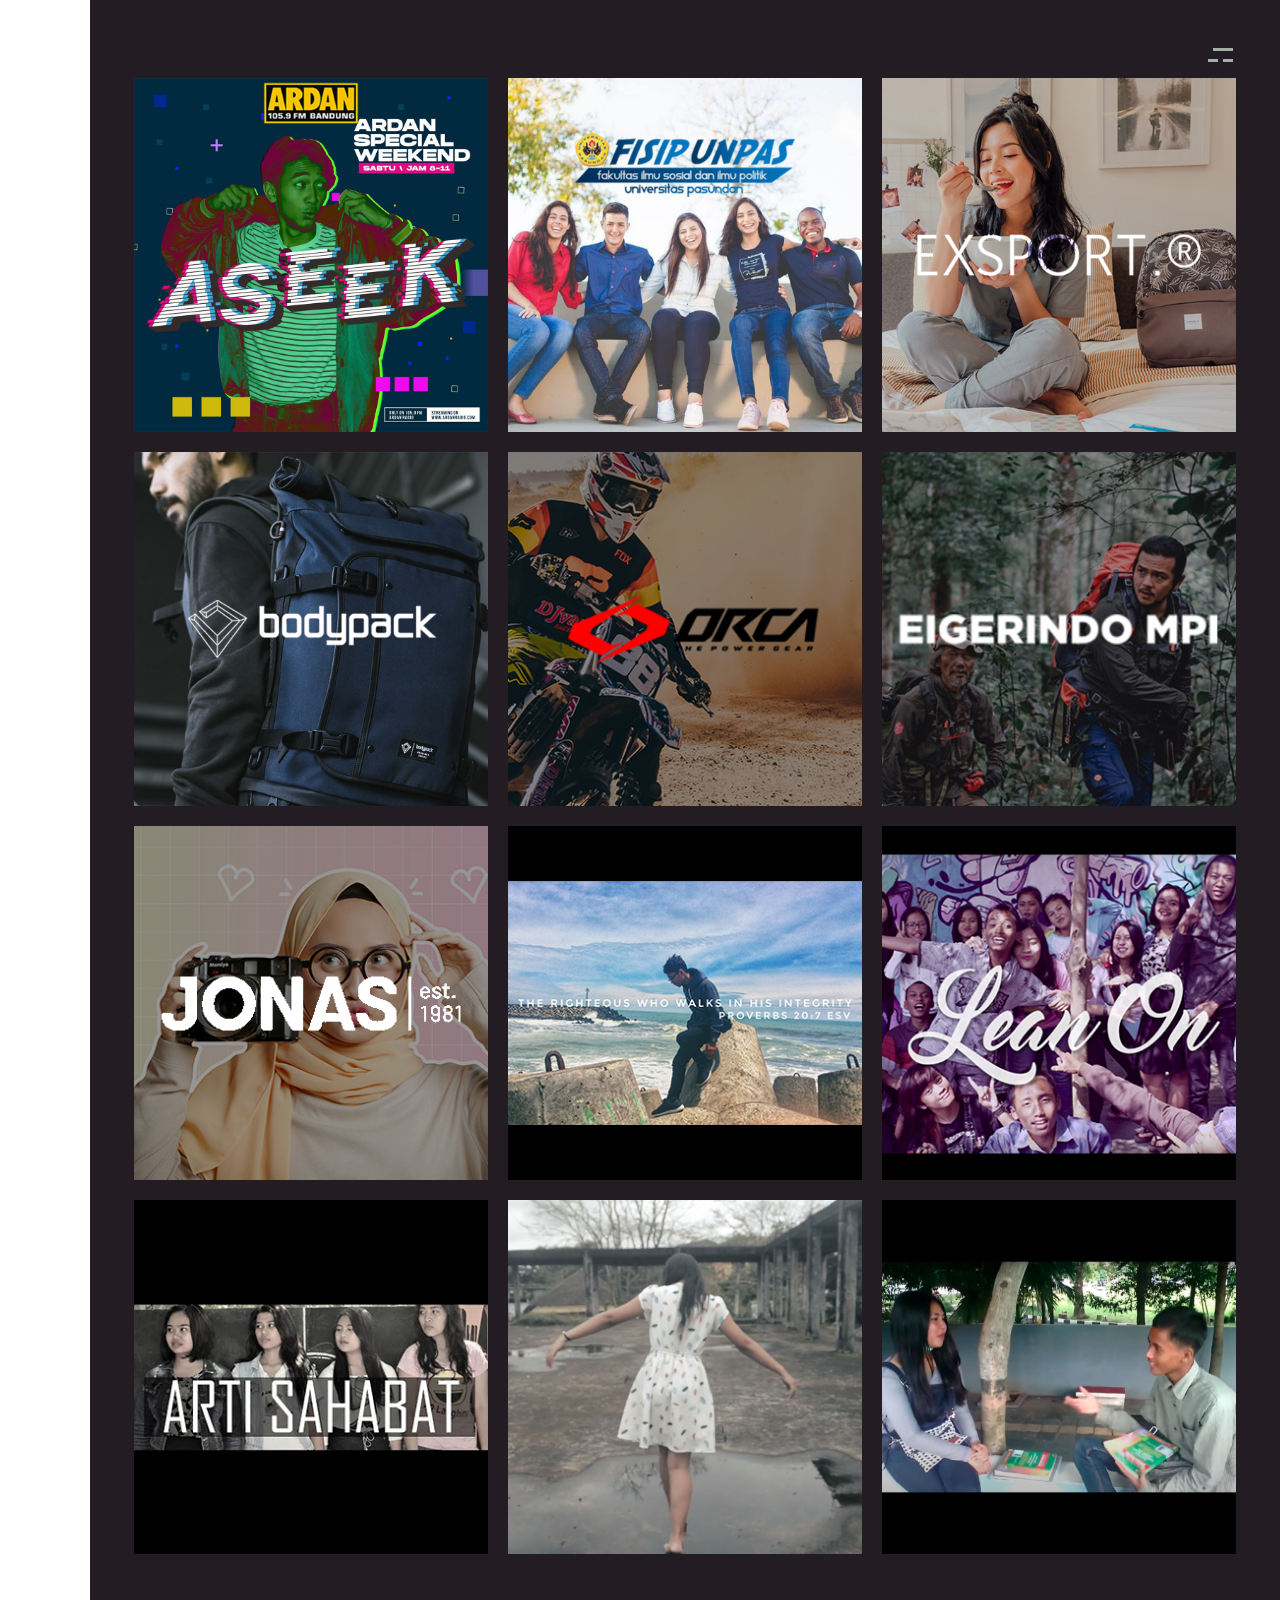
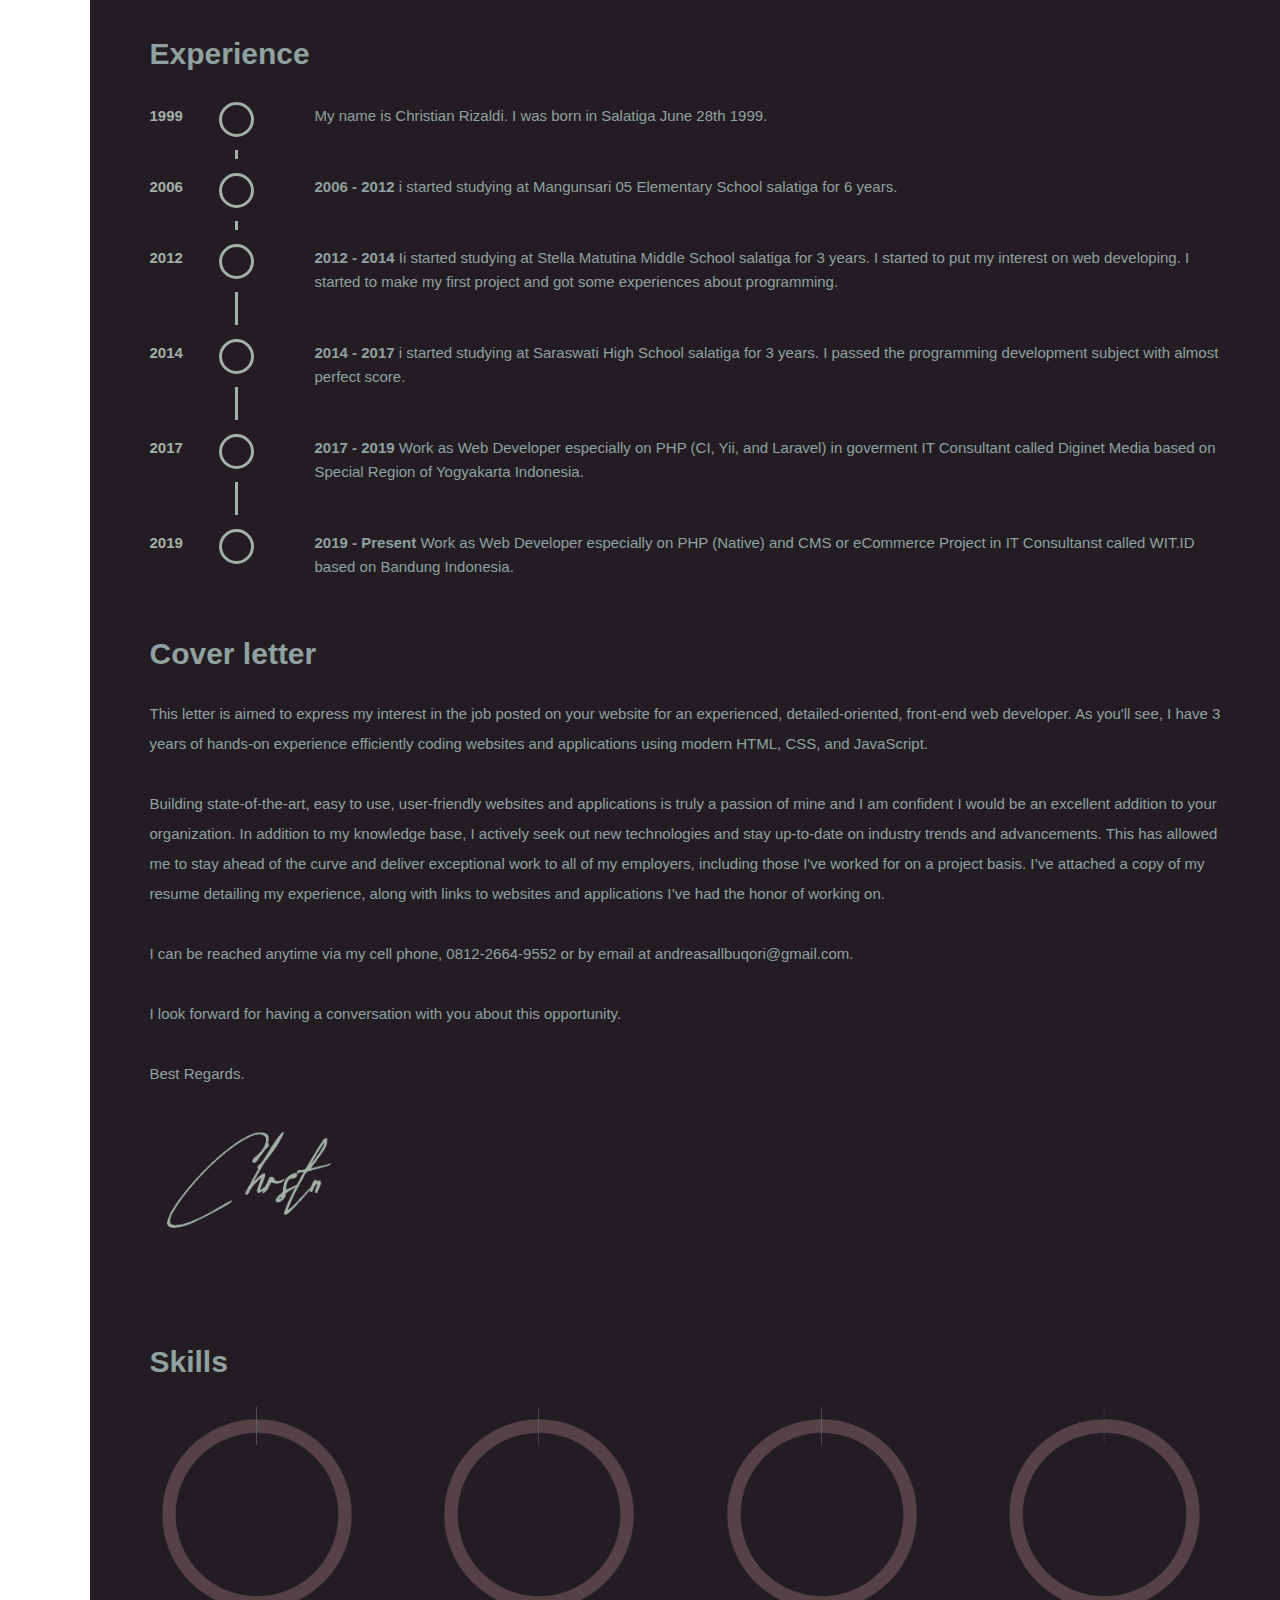
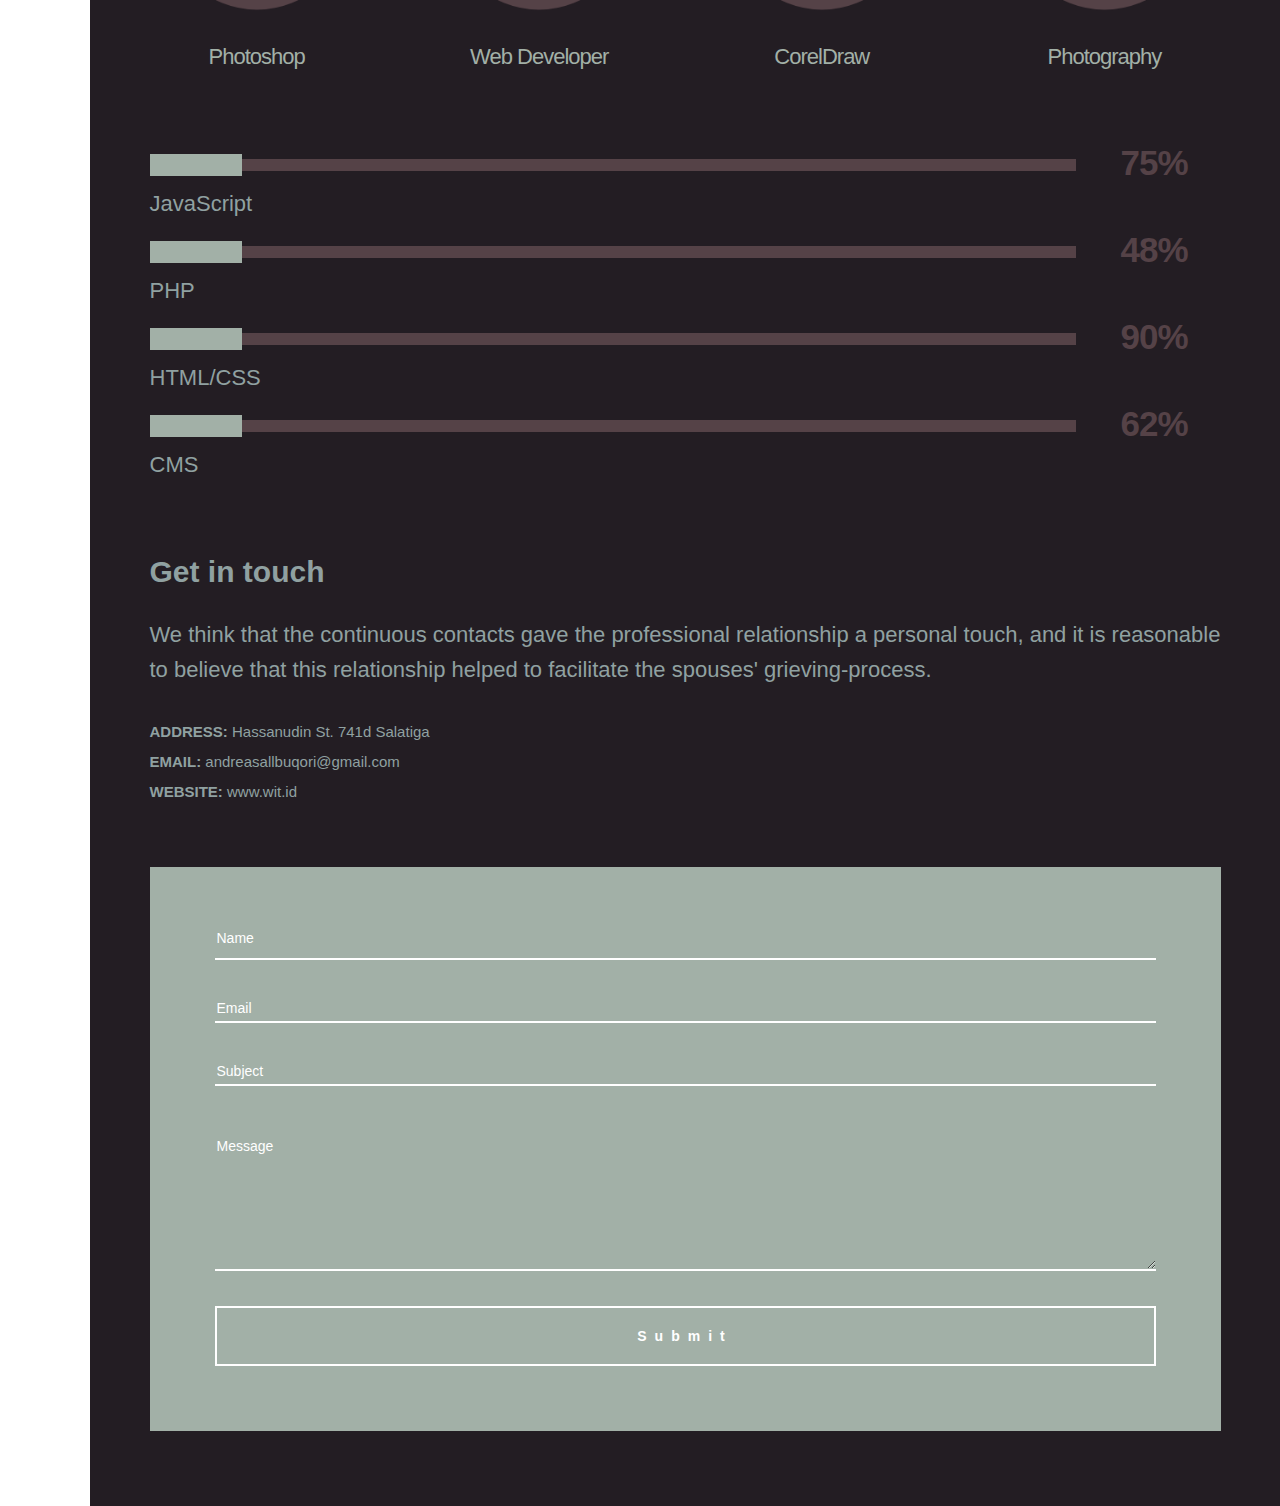
==== commit 6cefbfc0: "Update index.html" ====
--- a/index.html
+++ b/index.html
@@ -569,5 +569,6 @@
         <script src='js/owl.carousel.min.js'></script>                                                            
         <script src='js/circle-progress.min.js'></script>                                                            
         <script src='js/main.js'></script>
+        <script data-ad-client="ca-pub-2233692470547179" async src="https://pagead2.googlesyndication.com/pagead/js/adsbygoogle.js"></script>
     </body>
-</html>+</html>
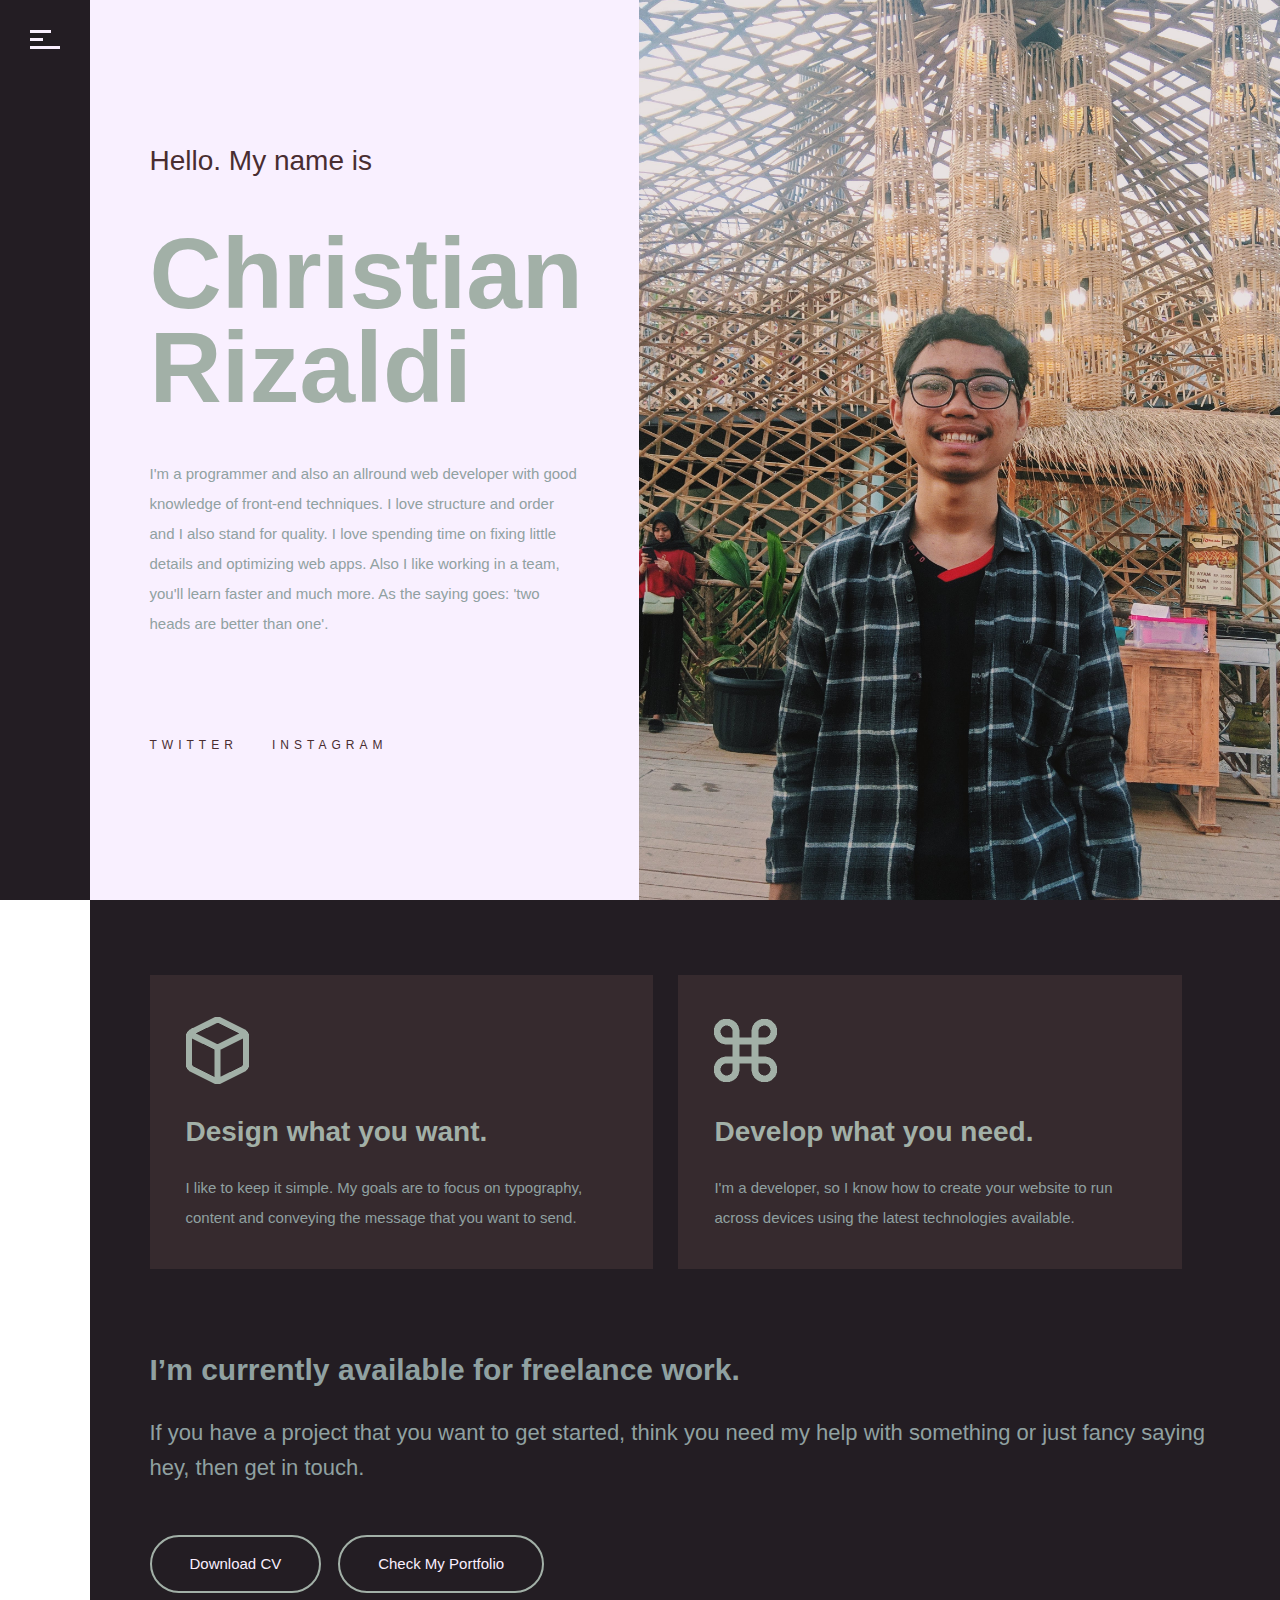
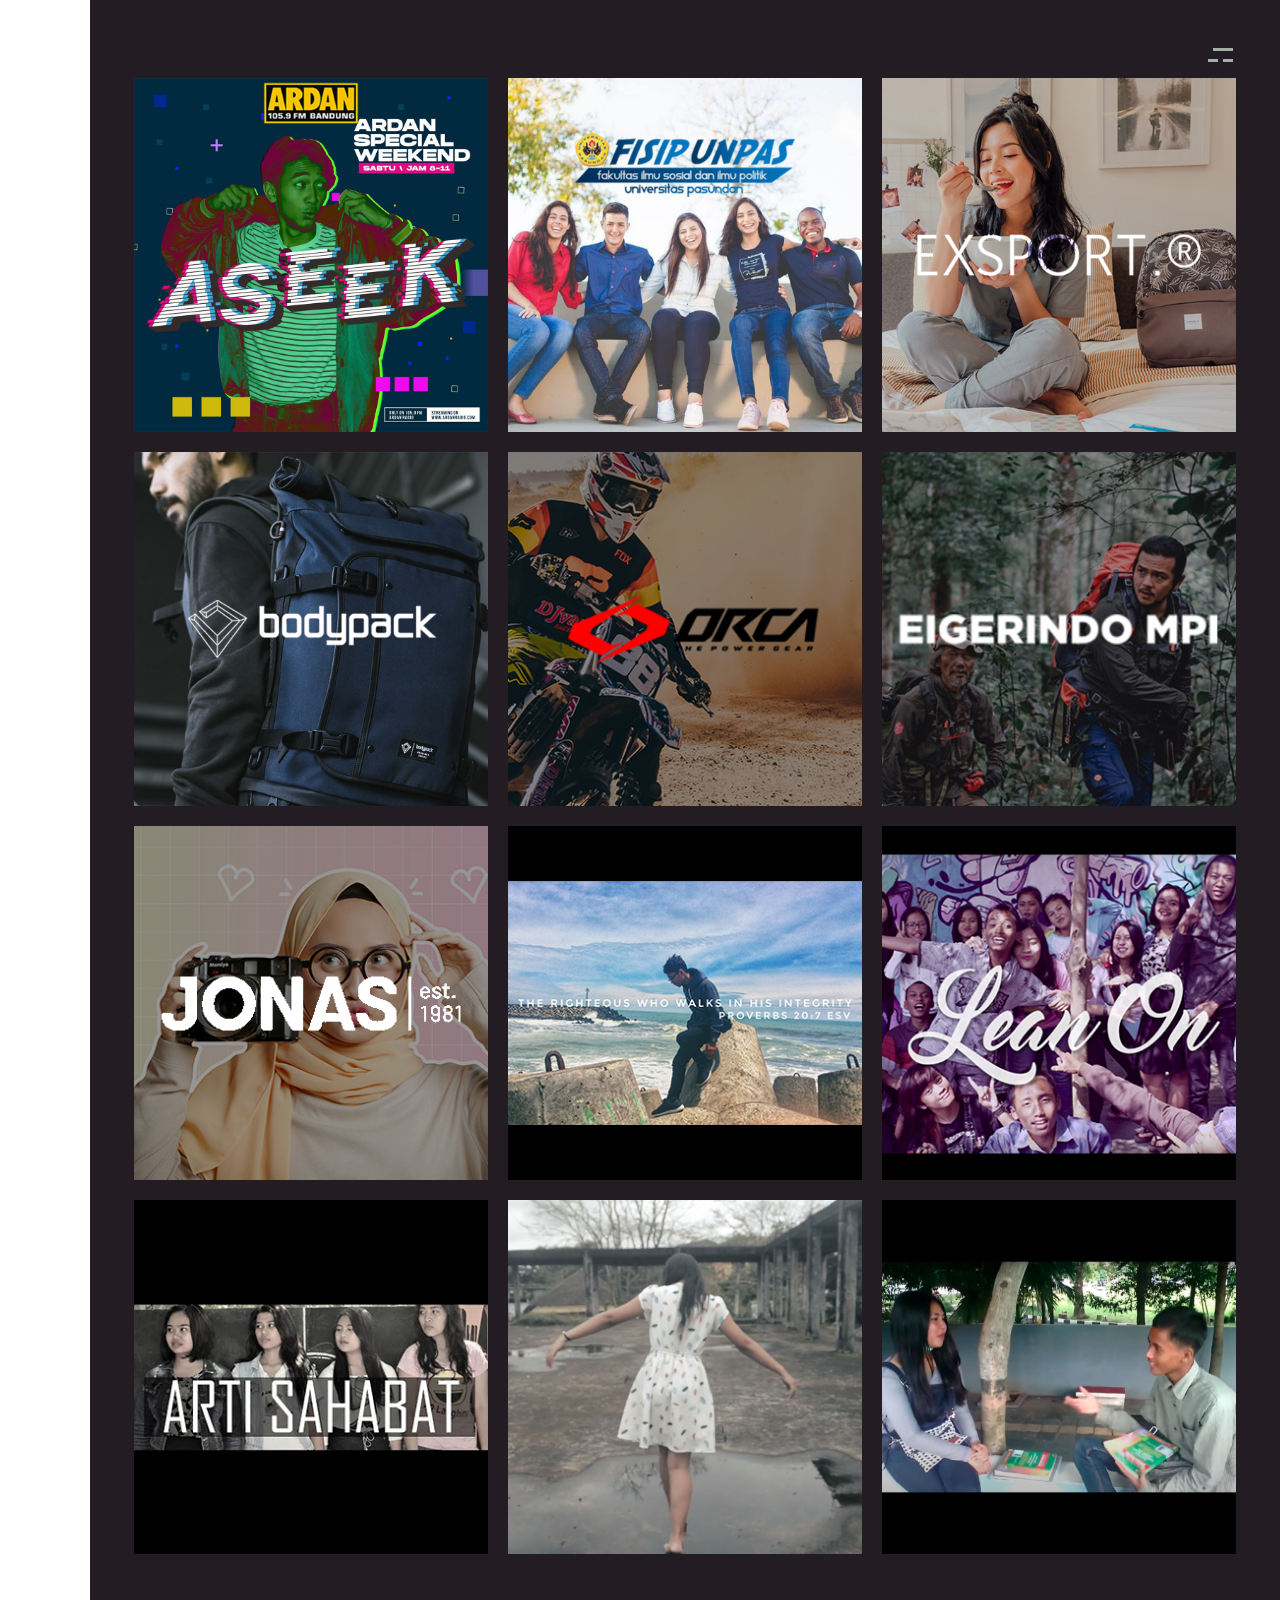
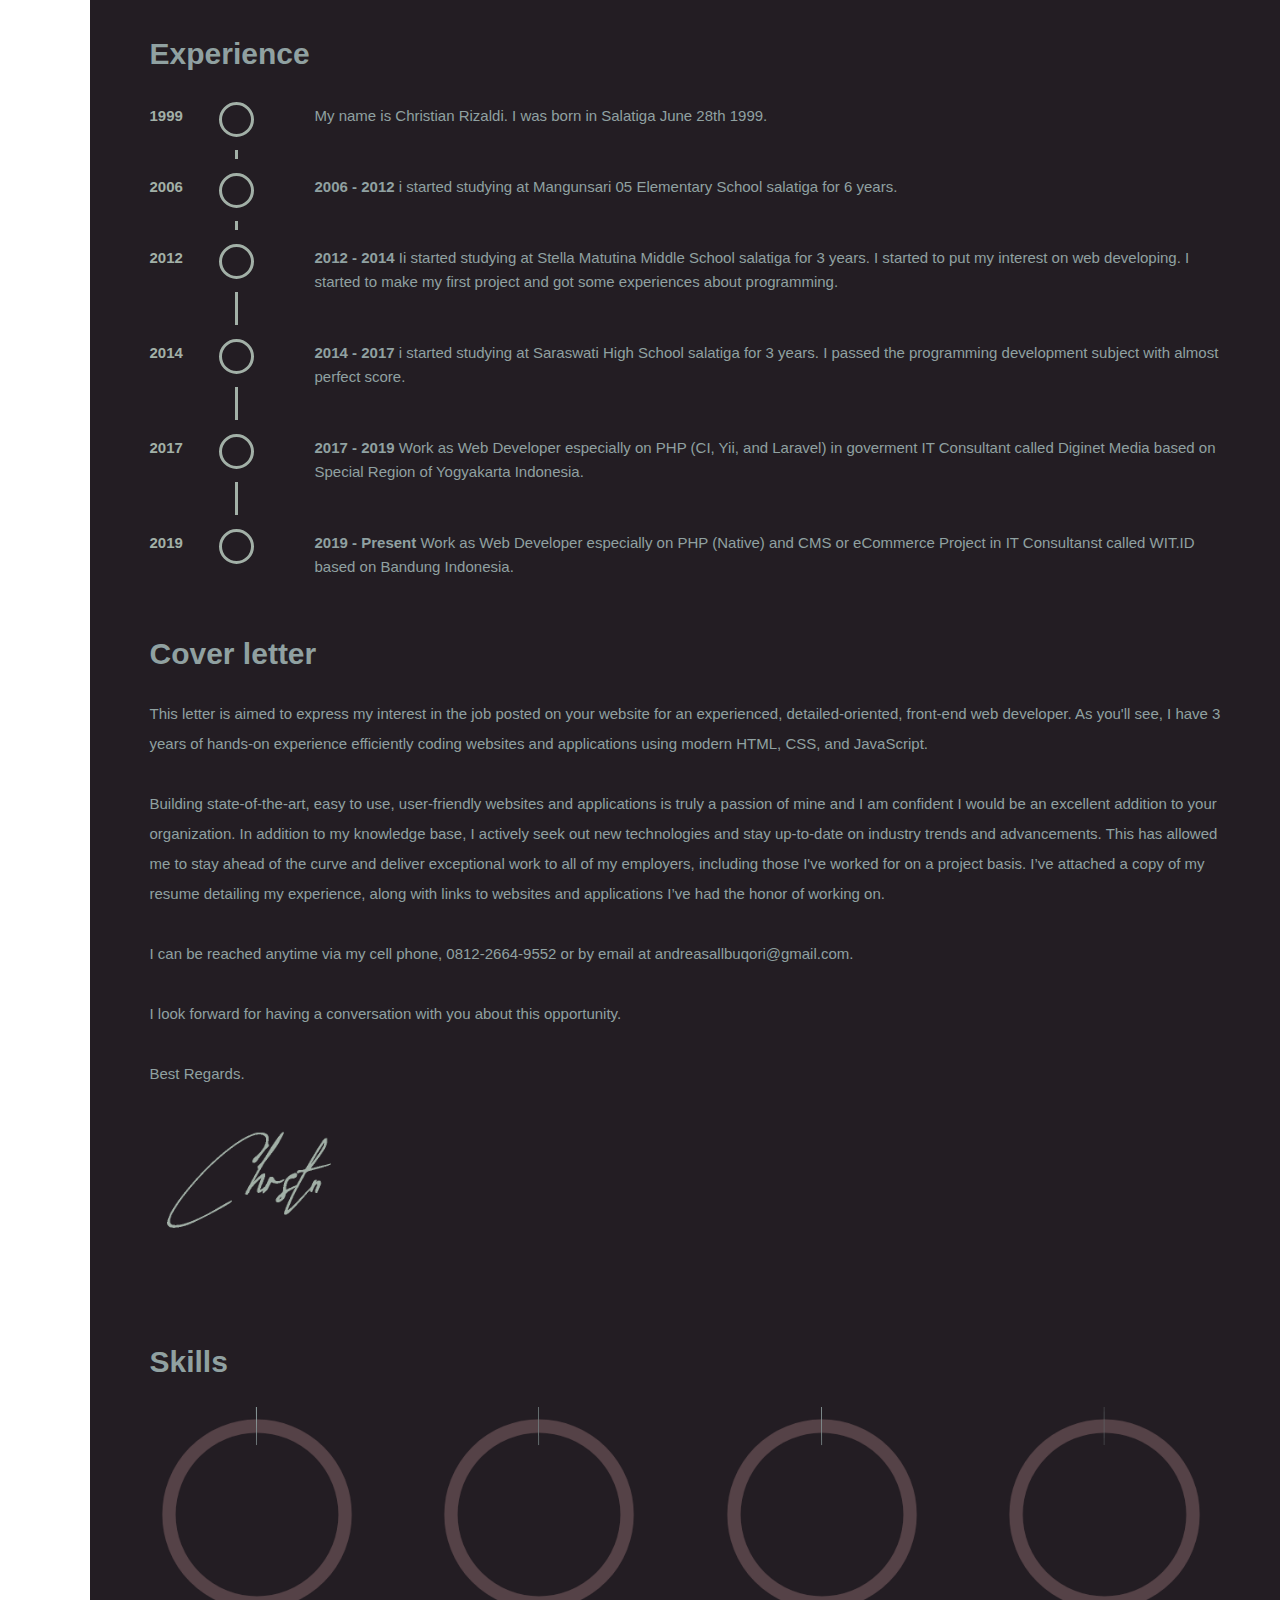
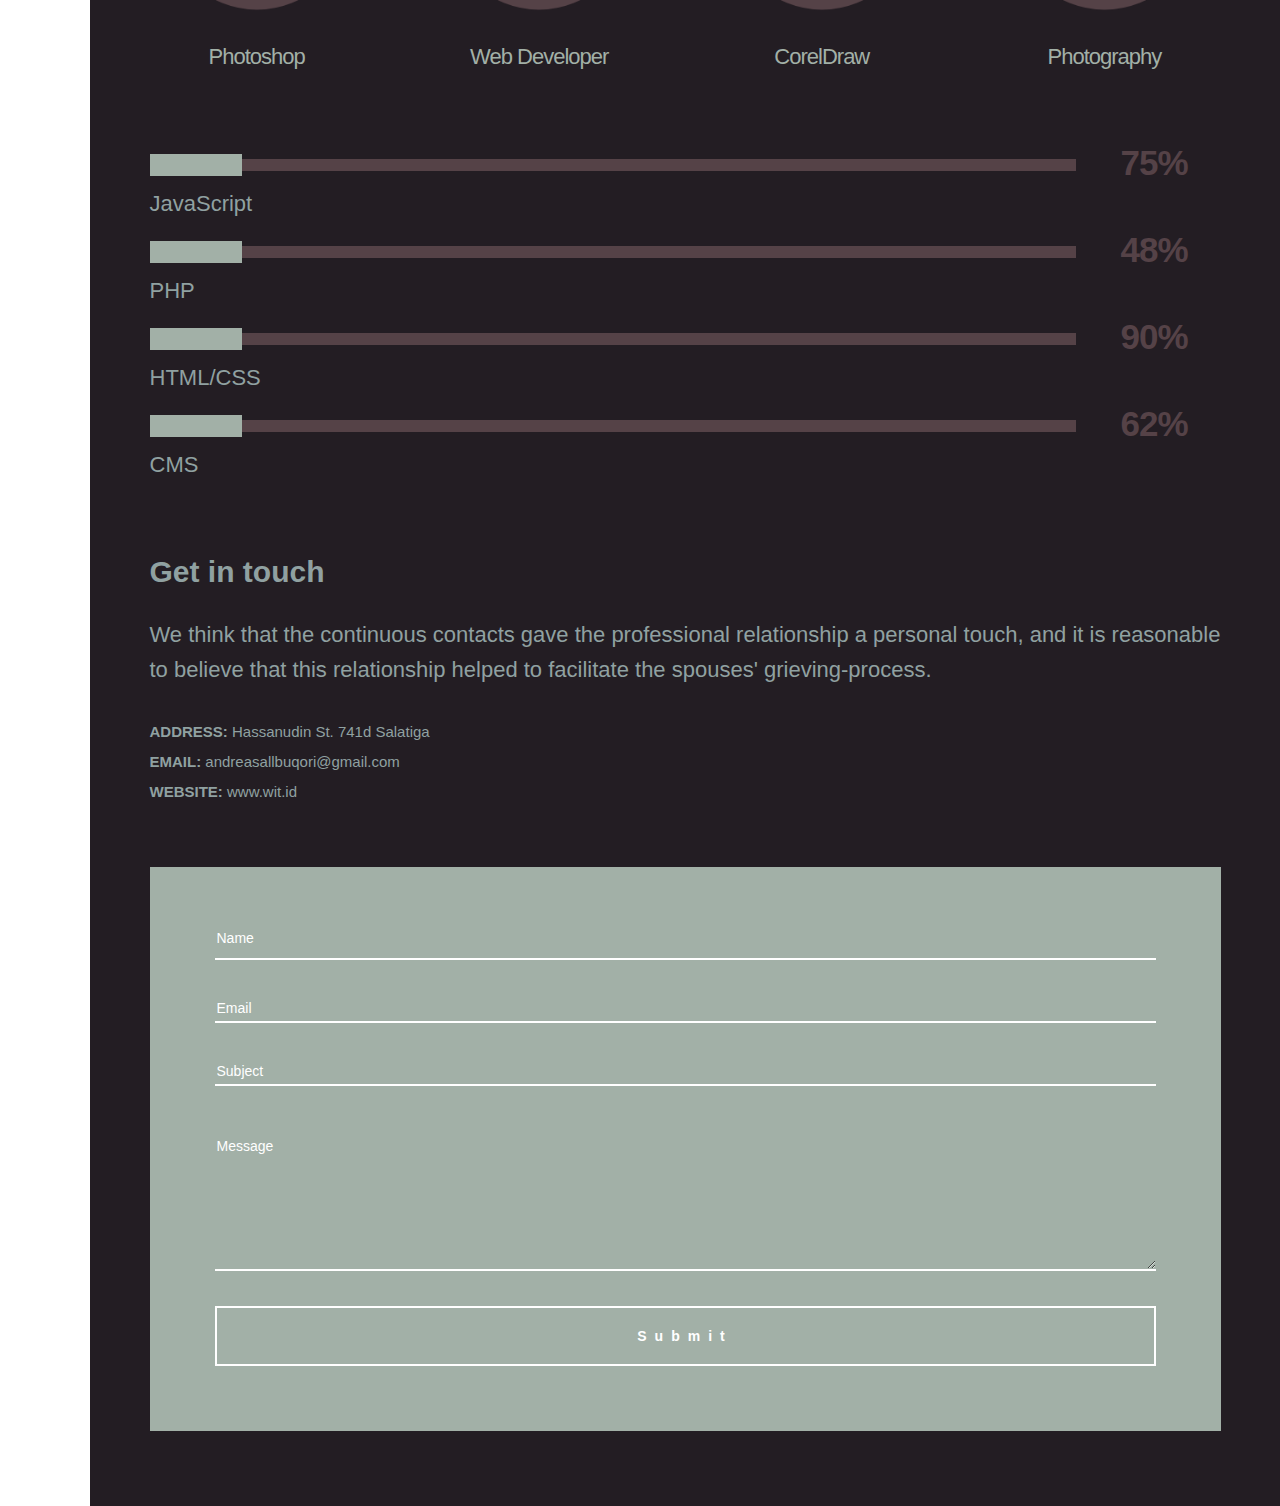
==== commit 6616b221: "Update index.html" ====
--- a/index.html
+++ b/index.html
@@ -109,7 +109,7 @@
                                 <p class="site-des">Hello. My name is</p>
                                 <h1 class="entry-title">Christian Rizaldi</h1>                                
                                 <p class="site-info">
-                                    I am an allround web developer. I am a programmer with good knowledge of front-end techniques. I love structure and order and I also stand for quality. I love spending time on fixing little details and optimizing web apps. Also I like working in a team, you'll learn faster and much more. As the saying goes: 'two heads are better than one'.
+                                    I'm a programmer and also an allround web developer with good knowledge of front-end techniques. I love structure and order and I also stand for quality. I love spending time on fixing little details and optimizing web apps. Also I like working in a team, you'll learn faster and much more. As the saying goes: 'two heads are better than one'.
                                 </p>
 
                                 <div class="social-links">
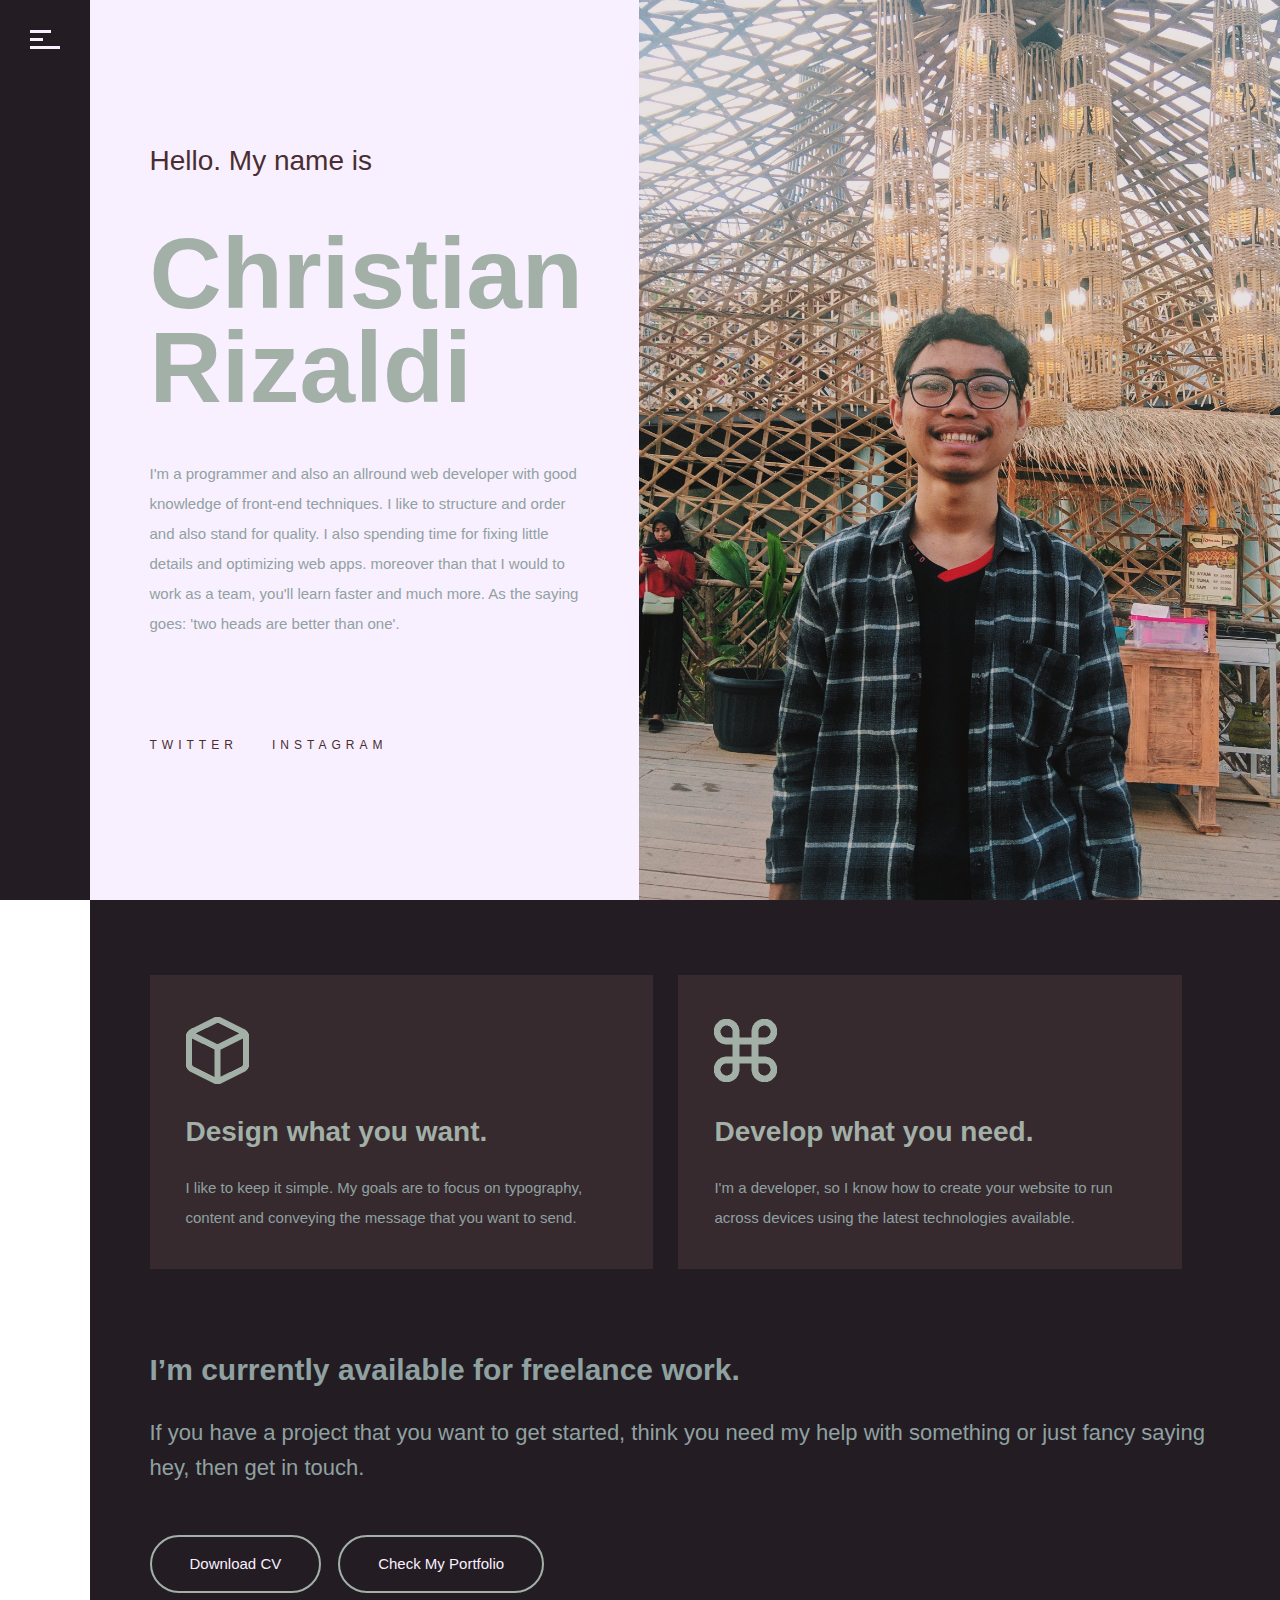
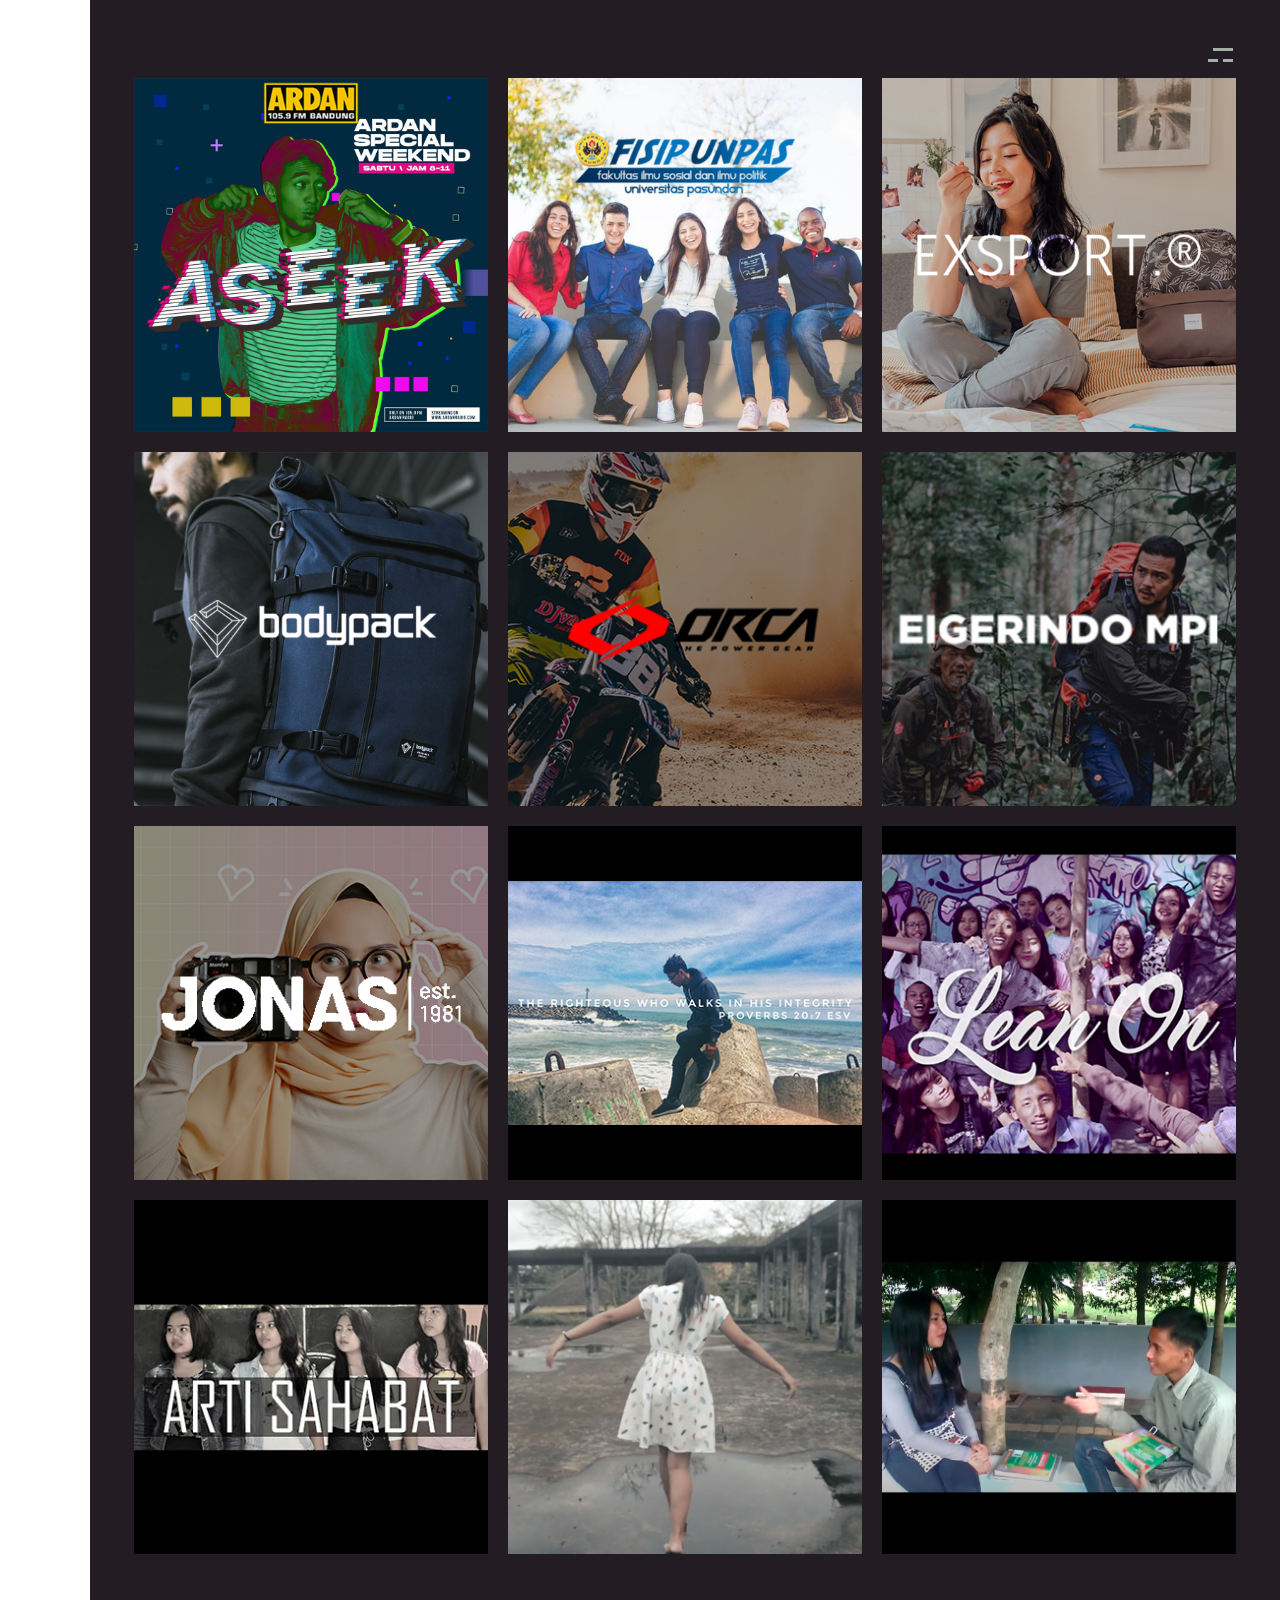
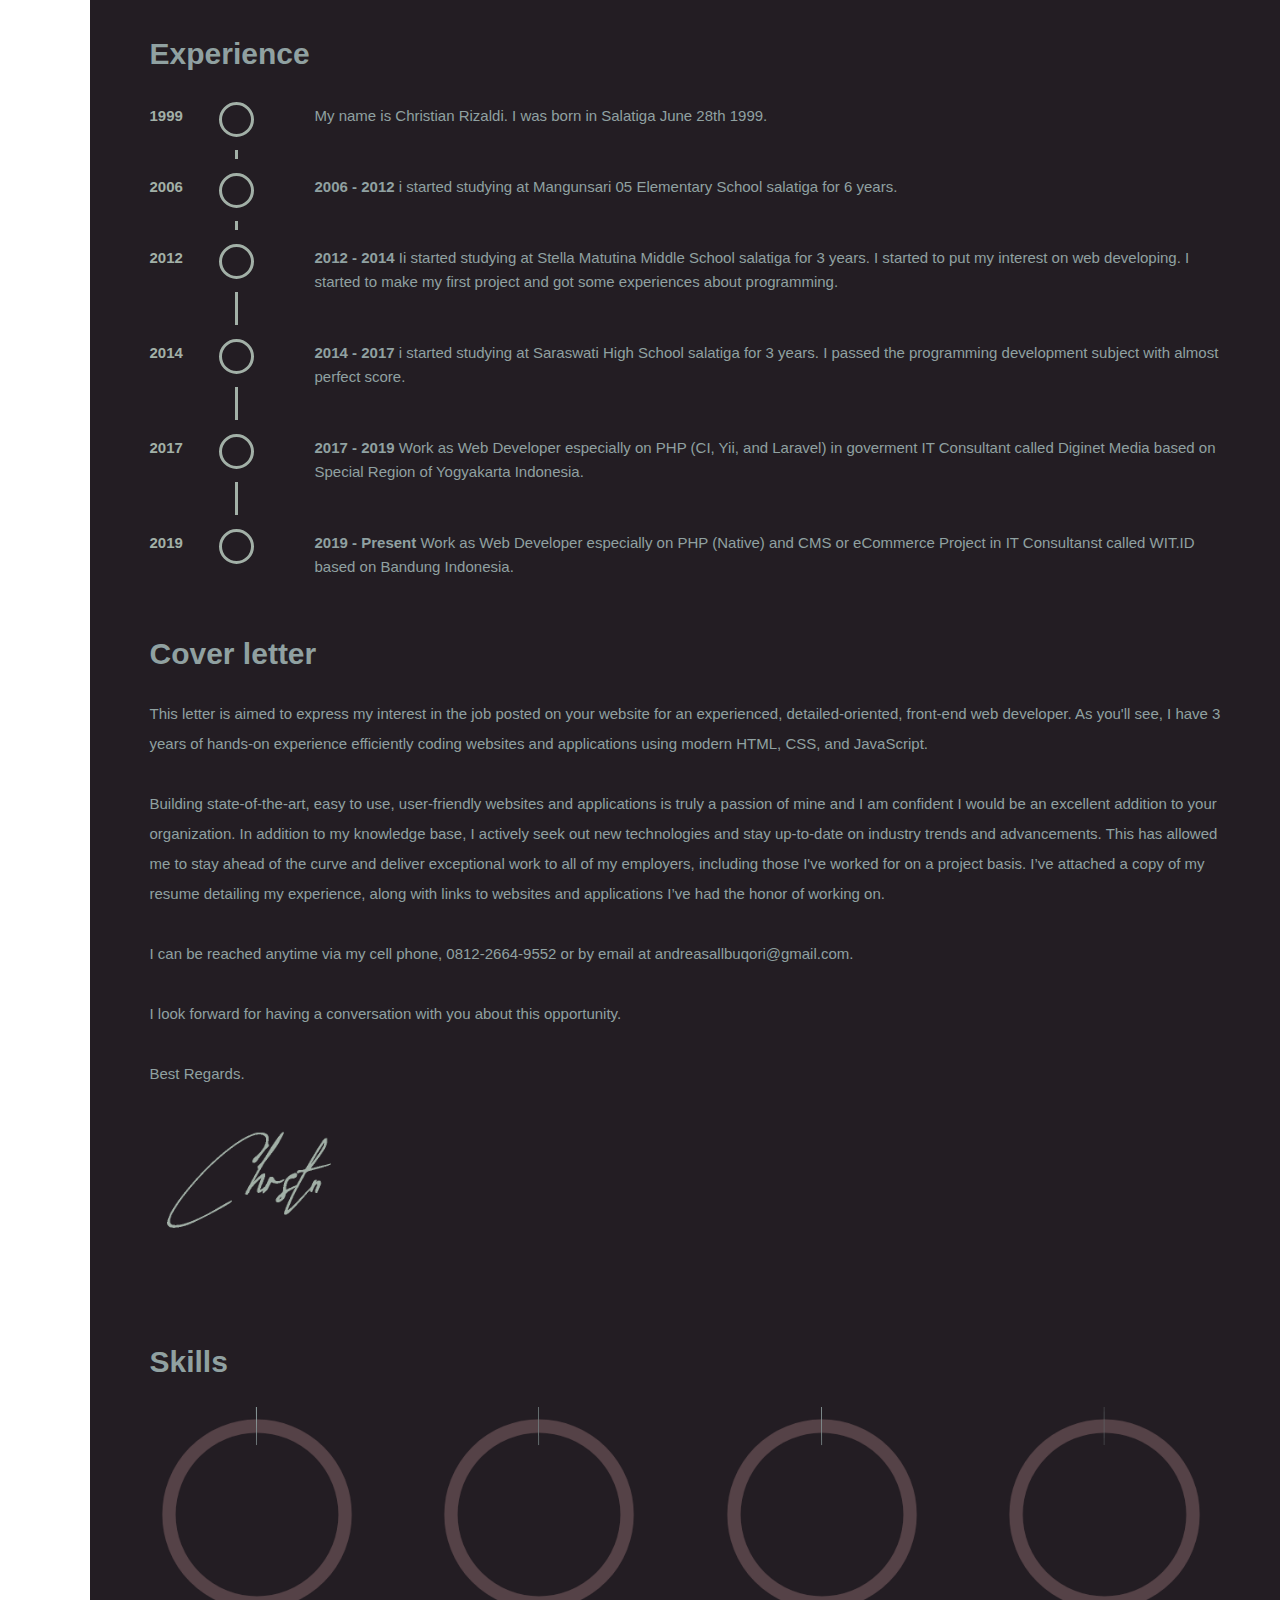
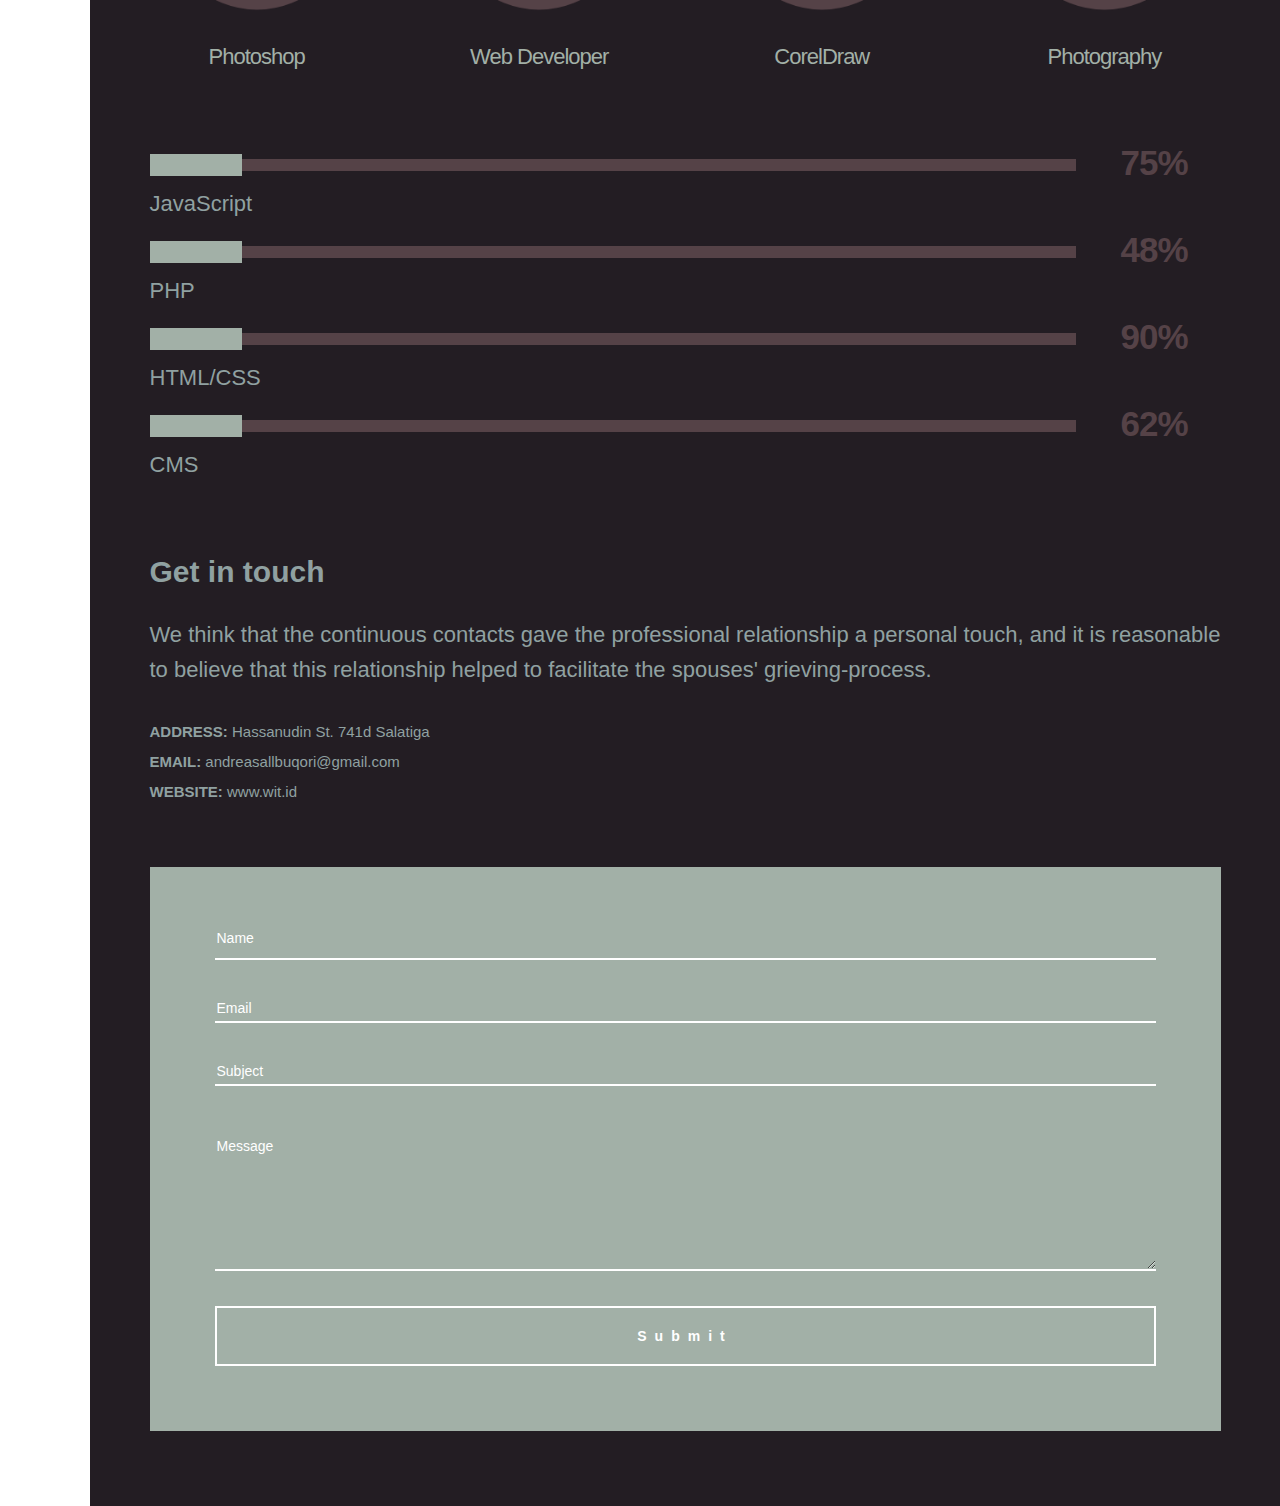
==== commit a829c5a9: "Update index.html" ====
--- a/index.html
+++ b/index.html
@@ -109,7 +109,7 @@
                                 <p class="site-des">Hello. My name is</p>
                                 <h1 class="entry-title">Christian Rizaldi</h1>                                
                                 <p class="site-info">
-                                    I'm a programmer and also an allround web developer with good knowledge of front-end techniques. I love structure and order and I also stand for quality. I love spending time on fixing little details and optimizing web apps. Also I like working in a team, you'll learn faster and much more. As the saying goes: 'two heads are better than one'.
+                                    I'm a programmer and also an allround web developer with good knowledge of front-end techniques. I like to structure and order and also stand for quality. I also spending time for fixing little details and optimizing web apps. moreover than that I would to work as a team, you'll learn faster and much more. As the saying goes: 'two heads are better than one'.
                                 </p>
 
                                 <div class="social-links">
